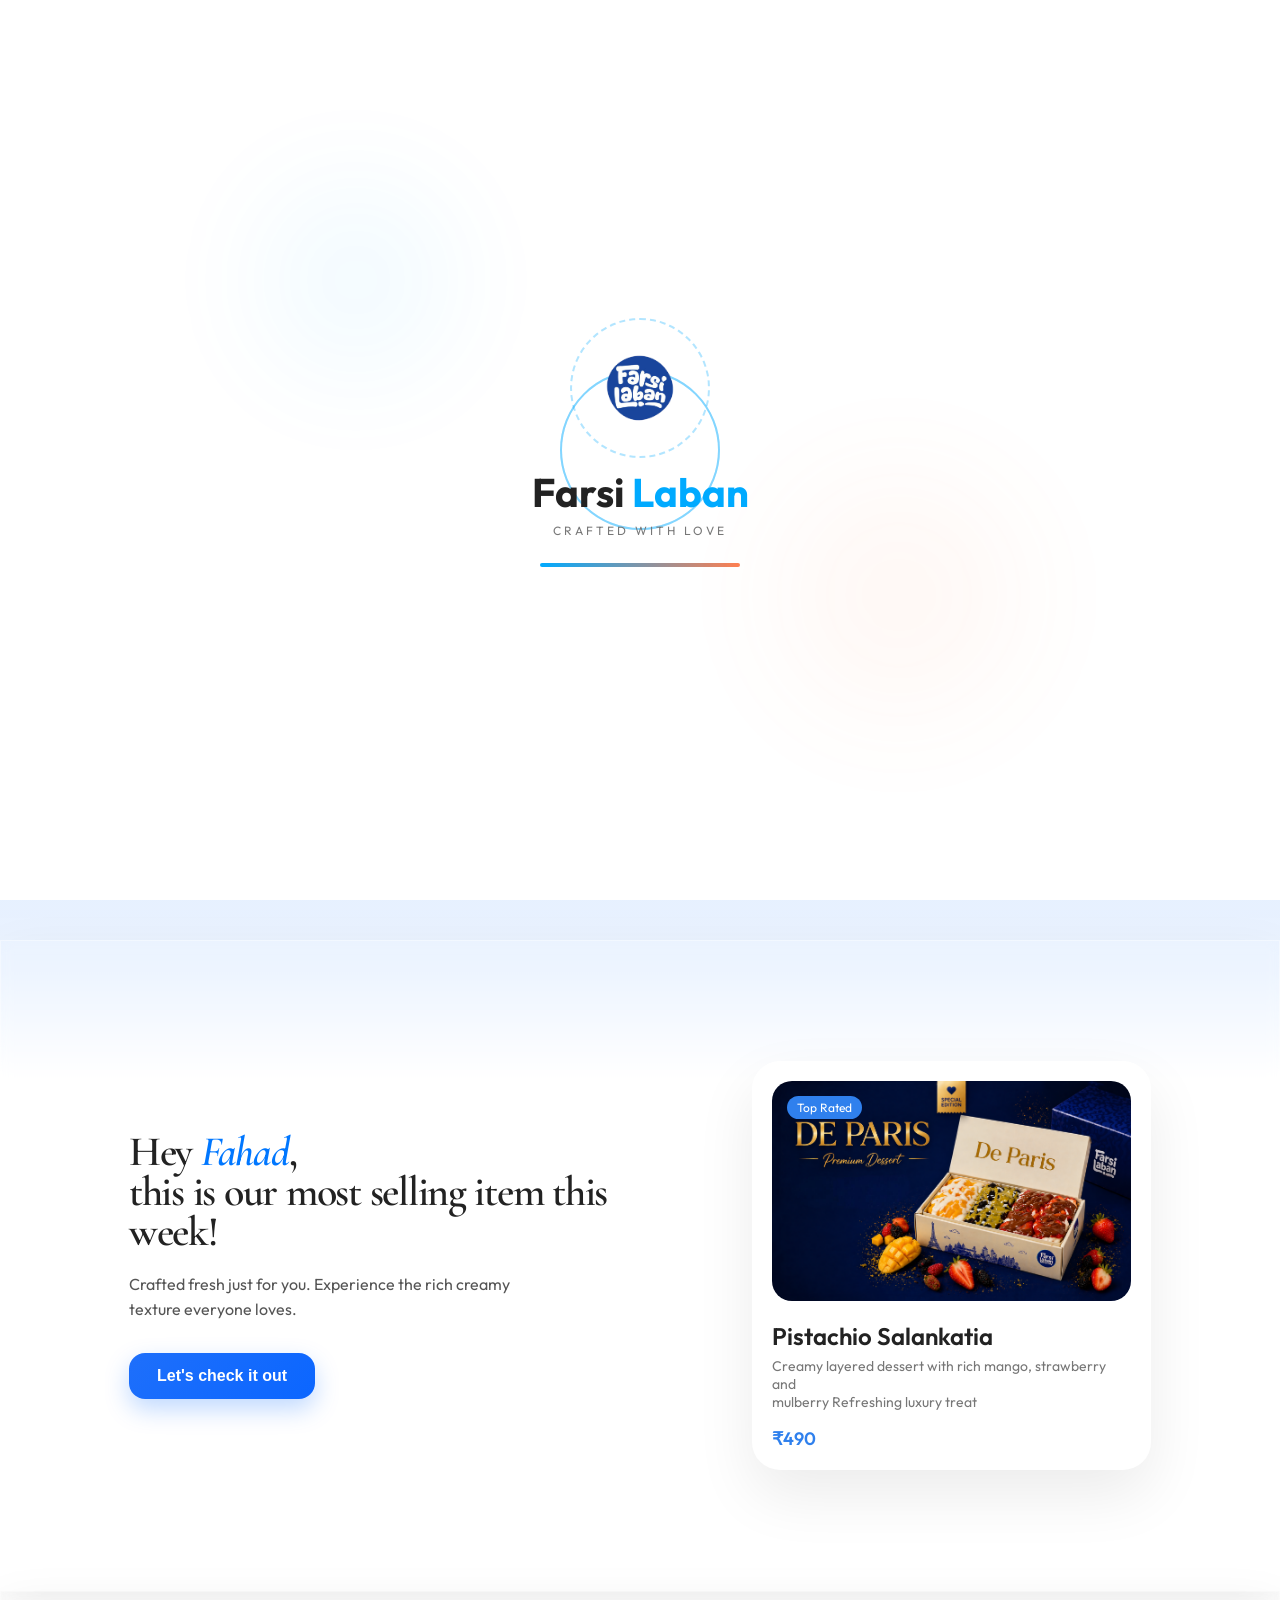
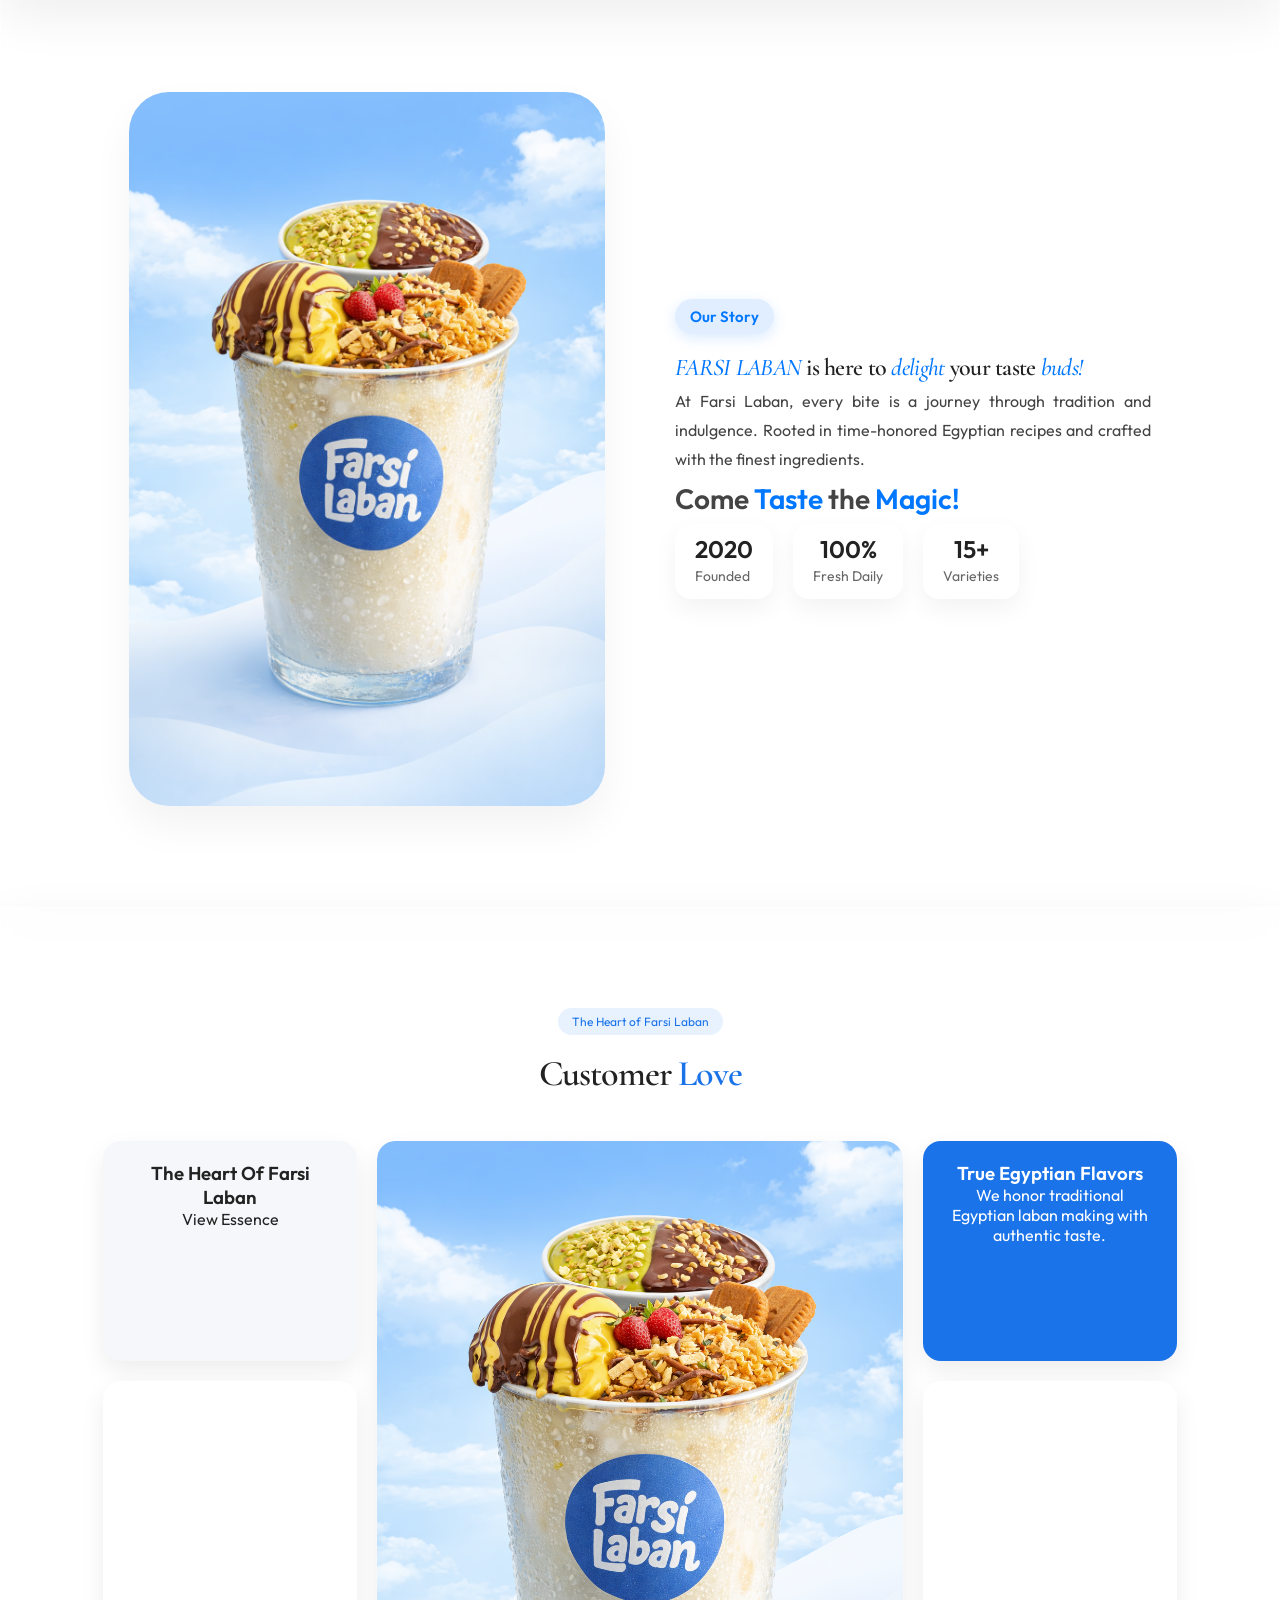
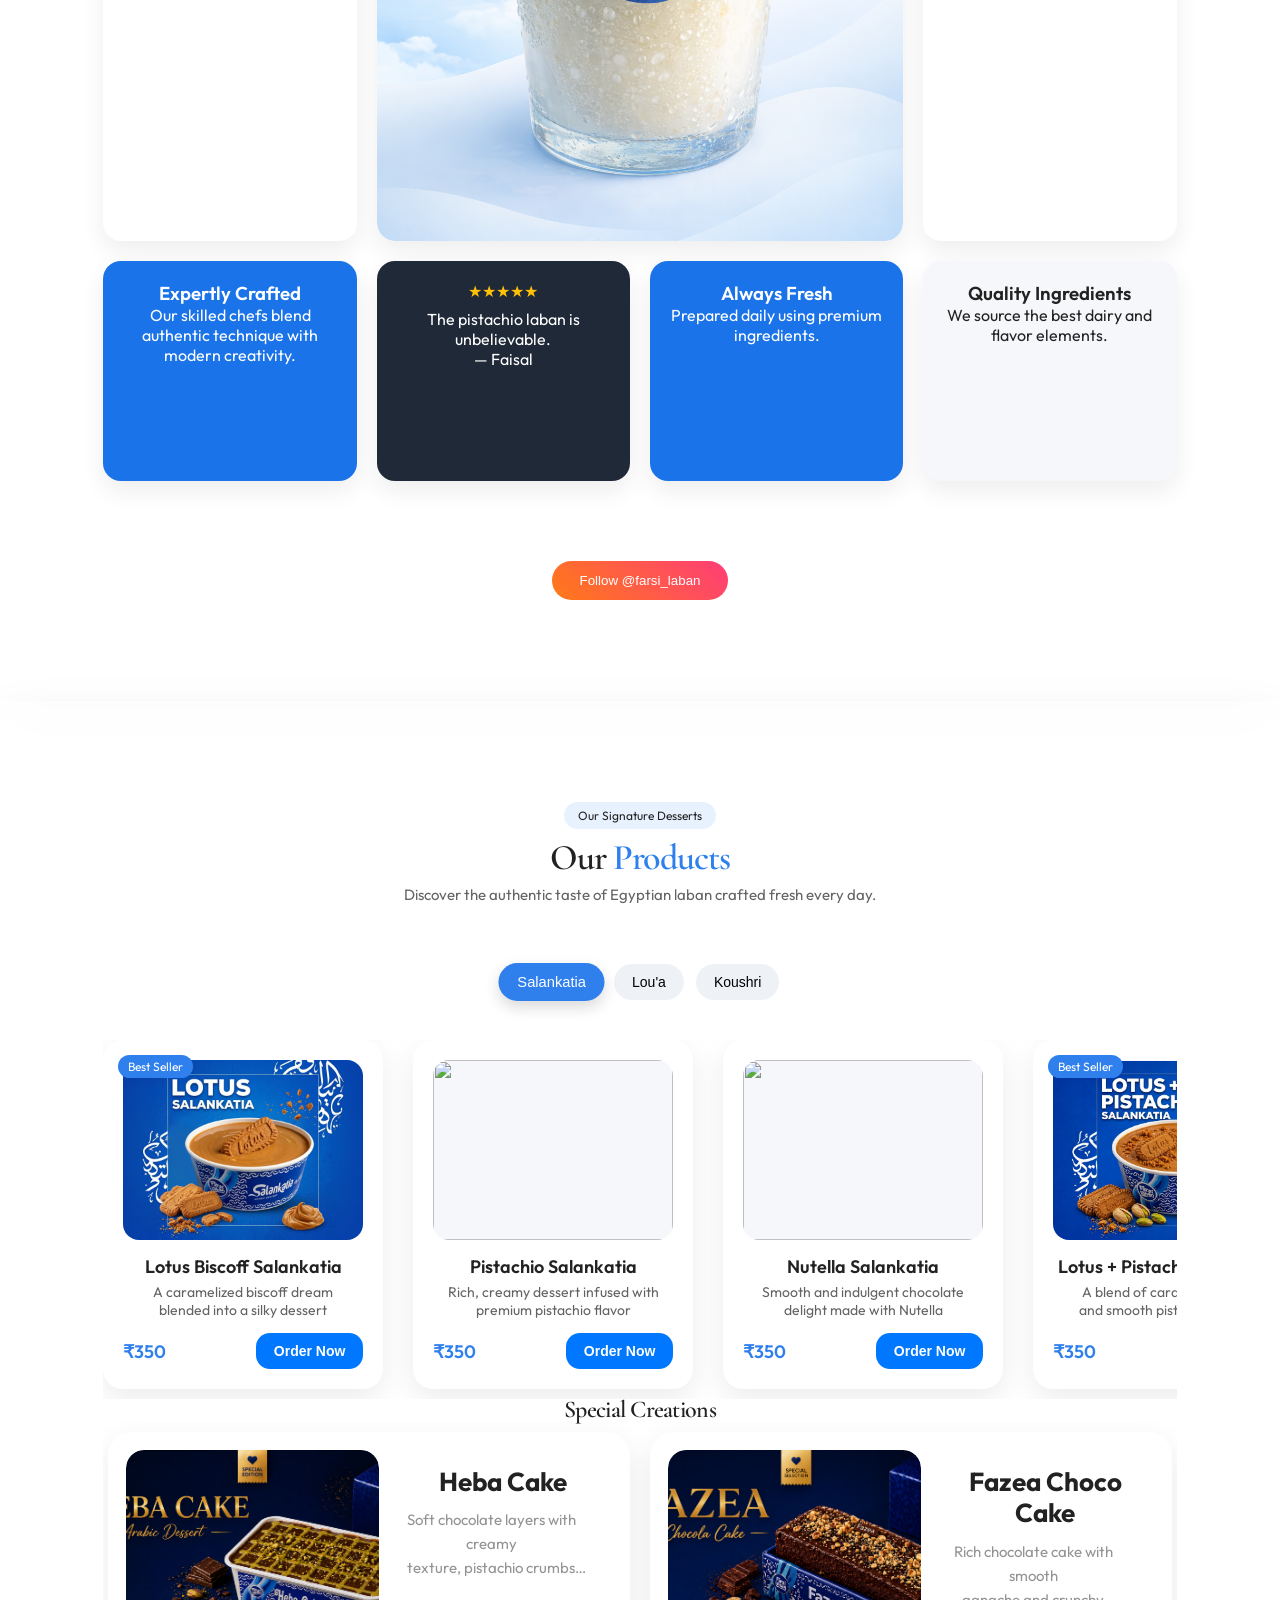
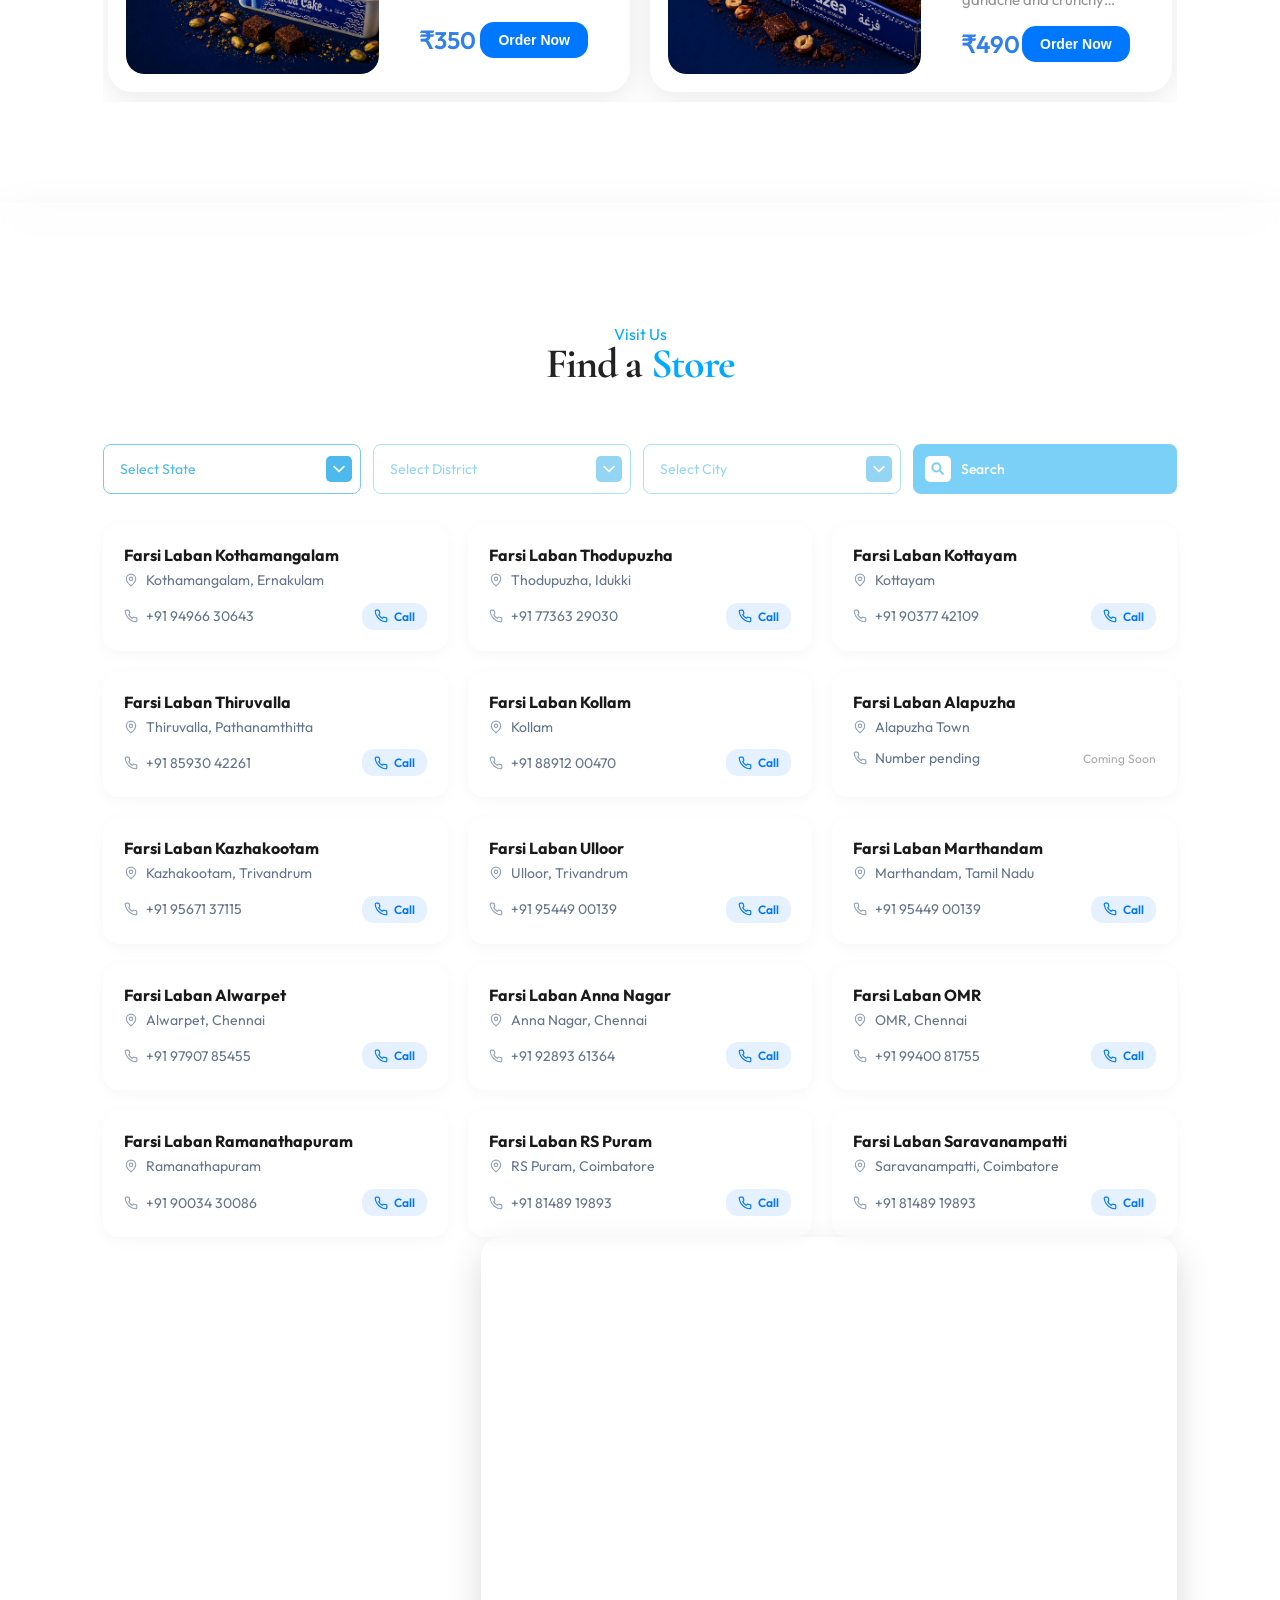
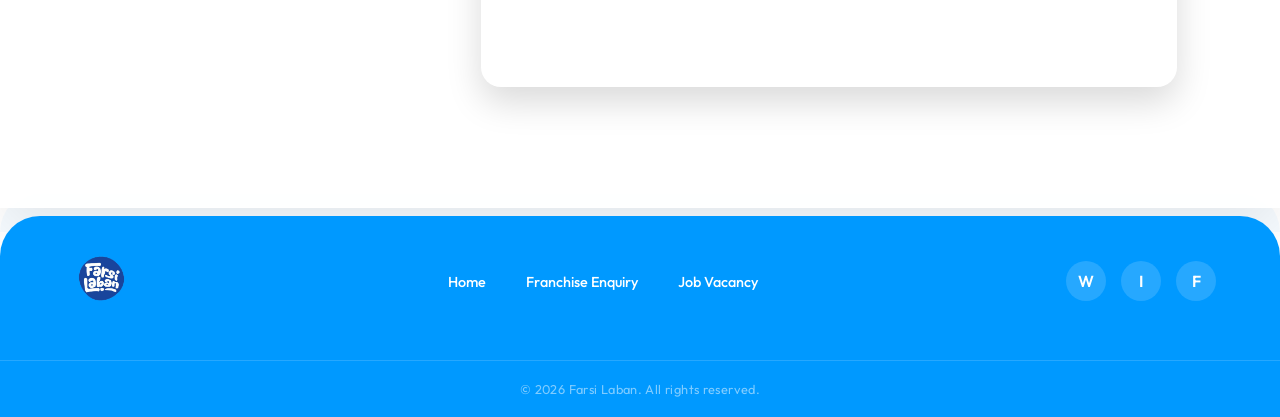
==== index.html @ 9fbf4c86 "bg adjustment 2" ====
<!DOCTYPE html>
<html lang="en">

<head>
    <meta charset="UTF-8">
    <meta name="viewport" content="width=device-width, initial-scale=1.0">
    <title>Farsi Laban | Pure & Fresh Egyptian Laban</title>

    <link rel="preconnect" href="https://fonts.googleapis.com">
    <link rel="preconnect" href="https://fonts.gstatic.com" crossorigin>
    <link href="https://fonts.googleapis.com/css2?family=Cormorant+Garamond:wght@400;500;600;700&family=Outfit:wght@300;400;500;600;700&display=swap" rel="stylesheet">
    <link rel="stylesheet" href="css/main.css">
    <link rel="stylesheet" href="css/components.css">
    <link rel="stylesheet" href="css/animations.css">
</head>

<body>
<svg style="width:0;height:0;position:absolute;">
  <defs>
    <clipPath id="archClip" clipPathUnits="objectBoundingBox">
      <path d="
        M0.5,0.05

        C0.60,0.05 0.68,0.10 0.70,0.18
        C0.75,0.18 0.80,0.18 0.88,0.38
        C0.99,0.45 0.99,0.50 0.99,0.55

        L0.99,1
        L0.05,1

        L0.05,0.55
        C0.05,0.50 0.05,0.42 0.10,0.38
        C0.12,0.28 0.20,0.20 0.30,0.18
        C0.32,0.10 0.40,0.05 0.5,0.05

        Z
      " />
    </clipPath>
  </defs>
</svg>
    <div id="farsi-splash">
        <div class="pulse-ring ring1"></div>
        <div class="pulse-ring ring2"></div>
        <div class="pulse-ring ring3"></div>

        <div class="blob blob1"></div>
        <div class="blob blob2"></div>

        <div class="splash-logo">
            <div class="logo-ring"></div>
            <img src="assets/farsi logo.png" alt="Farsi Laban">
        </div>

        <div class="brand-text">
            <h1>Farsi <span>Laban</span></h1>
            <p>Crafted with love</p>
        </div>

        <div class="loading-bar">
            <div class="loading-progress"></div>
        </div>
    </div>

    <div class="floating-decorations">
      <img src="assets/deco-strawberry.png" class="deco-item pos-top-mid" alt="Strawberry">
      <img src="assets/deco-chocolate.png" class="deco-item pos-upper-left" alt="Chocolate">
      <img src="assets/deco-cream-splash.png" class="deco-item pos-lower-right" alt="Cream Splash">
      <img src="assets/deco-pistachio.png" class="deco-item pos-center-left" alt="Pistachio">
      <img src="assets/deco-strawberry.png" class="deco-item pos-near-bottom-left" alt="Strawberry">
      <img src="assets/deco-chocolate.png" class="deco-item pos-upper-right" alt="Chocolate">
      <img src="assets/deco-cream-splash.png" class="deco-item pos-mid-center" alt="Cream Splash">
      <img src="assets/deco-pistachio.png" class="deco-item pos-deep-bottom-right" alt="Pistachio">

      <svg class="deco-wave wave-1" viewBox="0 0 1440 120" preserveAspectRatio="none">
        <path d="M0,60 C360,120 720,0 1080,60 C1260,90 1380,30 1440,60 L1440,120 L0,120 Z" fill="#0077ff"></path>
      </svg>
    </div>

    <header class="header">
        <div class="header-container">
            <div class="logo">
                <img src="assets/farsi logo.png" alt="Farsi Laban Logo">
            </div>

            <nav class="navbar">
                <ul class="nav-links">
                    <li><a href="#" class="active">Home</a></li>
                    <li class="nav-dot"></li>
                    <li><a href="#story" class="active">Our Story</a></li>
                    <li class="nav-dot"></li>
                    <li><a href="#products" class="active">Products</a></li>
                    <li class="nav-dot"></li>
                    <li><a href="#store" class="active">Our Stores</a></li>
                    <li class="nav-dot"></li>
                    <li><a href="#contact" class="active">Contact</a></li>
                </ul>
            </nav>
        </div>
    </header>

    <main>
        <section class="hero" id="home">
            <div class="hero-container">
                <div class="hero-text">
                    <p class="hero-tag">Pure & Fresh Every Day!</p>
                    <h1>Welcome to<br><span>FARSI LABAN</span></h1>
                    <p class="hero-description">
                        Authentic Egyptian laban crafted fresh every day.
                        Experience the creamy goodness with premium toppings.
                    </p>

                    <div class="hero-buttons">
                        <button class="hero-btn" onclick="scrollToProducts()">Order Now <span class="arrow">➜</span></button>
                        <button class="contact-btn" onclick="openWhatsApp('General Inquiry')">Contact Us</button>
                    </div>

                    <div class="hero-stats">
                        <div class="hero-stat"><h3>50K+</h3><p>Happy Customers</p></div>
                        <div class="hero-stat"><h3>4.9</h3><p>Rating</p></div>
                        <div class="hero-stat"><h3>15</h3><p>Locations</p></div>
                    </div>
                </div>
                <div class="arc-carousel">

  <div class="arc-wrapper">

    <!-- ✅ Arch Frame -->
    <img src="assets/arch.png" class="arch-frame" alt="Arch">

    <!-- ✅ Masked Area -->
    <div class="arch-mask">

      <div class="arc-track">
        <img src="assets/heroproduct-1.png" class="arc-item pos1">
        <img src="assets/heroproduct-2.png" class="arc-item pos2">
        <img src="assets/heroproduct-3.png" class="arc-item pos3">
        <img src="assets/heroproduct-2.png" class="arc-item pos4">
        <img src="assets/heroproduct-5.png" class="arc-item pos5">
      </div>

    </div>

  </div>

</div>
        </section>
        <div class="long-bg">
            <section class="bestseller glass-section">
                <div class="bestseller-container">
                    <div class="bestseller-text">
                        <h2>Hey <span id="user-name">Fahad</span>,<br>this is our most selling item this week!</h2>
                        <p class="bestseller-desc">Crafted fresh just for you. Experience the rich creamy texture everyone loves.</p>
                        <button class="hero-btn" onclick="openWhatsApp('DE PARIS')">Let's check it out</button>
                    </div>
                    <div class="bestseller-card">
                        <div class="bestseller-image">
                            <span class="badge">Top Rated</span>
                            <img src="assets/products/deparis.png" alt="Pistachio Salankatia">
                        </div>
                        <div class="bestseller-details">
                            <h3>Pistachio Salankatia</h3>
                            <p class="bestseller-subtext">Creamy layered dessert with rich mango, strawberry and<br>mulberry Refreshing luxury treat</p>
                            <div class="bestseller-bottom">
                                <p class="price">₹490</p>
                            </div>
                        </div>
                    </div>
                </div>
            </section>

            <section class="story glass-section" id="story">
                <div class="story-container">
                    <div class="story-content">
                        <div class="story-image">
                            <img src="assets/farsi-hero.png" alt="Our Story Image">
                        </div>
                        <div class="story-text">
                            <div class="story-header"><h2>Our Story</h2></div>
                            <h3 class="story-title"><span>FARSI LABAN</span> is here to <span>delight</span> your taste <span> buds!</span></h3>
                            <p>At Farsi Laban, every bite is a journey through tradition and indulgence. Rooted in time-honored Egyptian recipes and crafted with the finest ingredients.</p>
                            <div class="story-footer"><p>Come <span>Taste</span> the <span>Magic!</span></p></div>
                            <div class="story-stats">
                                <div class="stat-card"><h3>2020</h3><p>Founded</p></div>
                                <div class="stat-card"><h3>100%</h3><p>Fresh Daily</p></div>
                                <div class="stat-card"><h3>15+</h3><p>Varieties</p></div>
                            </div>
                        </div>
                    </div>
                </div>
            </section>
        

            <section class="customer-love glass-section">
                <div class="customer-love-header">
                    <span class="tag">The Heart of Farsi Laban</span>
                    <h2>Customer <span>Love</span></h2>
                </div>
                <div class="customer-love-grid">
                <div class="card small light"><h3>The Heart Of Farsi Laban</h3><p>View Essence</p></div>
                <div class="card image large"><img src="assets/farsi-hero.png" alt="Farsi Laban Hero Image"></div>
                <div class="card blue"><h3>True Egyptian Flavors</h3><p>We honor traditional Egyptian laban making with authentic taste.</p></div>
                <div class="card reel-card"><video autoplay muted loop playsinline><source src="assets/reel-1.mp4" type="video/mp4"></video></div>
                <div class="card reel-card"><video autoplay muted loop playsinline><source src="assets/reel-2.mp4" type="video/mp4"></video></div>
                <div class="card blue"><h3>Expertly Crafted</h3><p>Our skilled chefs blend authentic technique with modern creativity.</p></div>
                <div class="card dark review">
                    <div class="stars">★★★★★</div>
                    <p>The pistachio laban is unbelievable.</p>
                    <span>— Faisal</span>
                </div>
                <div class="card blue"><h3>Always Fresh</h3><p>Prepared daily using premium ingredients.</p></div>
                <div class="card light"><h3>Quality Ingredients</h3><p>We source the best dairy and flavor elements.</p></div>
                </div>
                <button class="instagram-btn" onclick="window.open('https://www.instagram.com/farsi_laban/', '_blank')">Follow @farsi_laban</button>
            </section>

            <section class="products glass-section" id="products">
            <div class="products-header">
                <span class="tag">Our Signature Desserts</span>
                <h2>Our <span>Products</span></h2>
                <p>Discover the authentic taste of Egyptian laban crafted fresh every day.</p>
            </div>
            <div class="product-filters" id="product-filters"></div>
            <div class="product-grid" id="product-grid"></div>
            <div class="special-products">
                <h2 class="special-title">Special <span>Creations</span></h2>
                <div class="product-grid" id="special-grid"></div> 
            </div>
            </section>

            <section class="stores glass-section" id="store">
            <div class="stores-header">
                <span class="tag">Visit Us</span>
                <h2>Find a <span>Store</span></h2>
            </div>
            <div class="stores-container" id="stores-container">
                <div class="stores-grid" id="stores-grid"></div>
                <div class="stores-map-view hidden" id="stores-map-view">
                    <div class="stores-list" id="stores-list"></div>
                    <div class="stores-map"><iframe id="store-map" loading="lazy"></iframe></div>
                </div>
            </div>
            </section>
        </div>
    </main>

    <footer id="contact" class="modern-footer">
        <div class="footer-layers">
            <div class="white-curve"></div>
            <div class="blue-layer-content">
                <div class="footer-grid-container">
                    <div class="footer-col brand-info">
                        <div class="footer-logo-row">
                            <img src="assets/farsi logo.png" alt="Farsi Laban" class="footer-logo">
                        </div>
                    </div>
                    <div class="footer-col">
                        <ul class="footer-list">
                            <li><a href="#home">Home</a></li>
                            <li><a href="franchise.html">Franchise Enquiry</a></li>
                            <li><a href="careers.html">Job Vacancy</a></li>
                        </ul>
                    </div>
                    <div class="footer-social-row">
                        <a href="https://wa.me/914841234567" target="_blank" class="social-btn" aria-label="WhatsApp">W</a>
                        <a href="#" class="social-btn" aria-label="Instagram">I</a>
                        <a href="#" class="social-btn" aria-label="Facebook">F</a>
                    </div>
                </div>
                <div class="footer-copyright-bar">
                    <div class="copyright-inner">
                        <span>© 2026 Farsi Laban. All rights reserved.</span>
                    </div>
                </div>
            </div>
        </div>
    </footer>

    <script type="module" src="js/main.js"></script>
</body>
</html>
---- css/main.css ----
/* =========================================
   GLOBAL STYLES
========================================= */

* {
    margin: 0;
    padding: 0;
    box-sizing: border-box;
}

body {
    font-family: 'Outfit', sans-serif;
    color: #222;
    overflow-x: hidden;
}
.long-bg {
    position: relative;
    background: url("../assets/bg.png") no-repeat top center;
    background-size: 100% auto;
    margin-top: 0px;
    padding-top: 40px;
}
.long-bg::before {
    content: "";
    position: absolute;
    top: 0;
    left: 0;
    width: 100%;
    height: 180px;

    background: linear-gradient(
        to bottom,
        rgba(230,240,255,1) 0%,
        rgba(230,240,255,0.7) 40%,
        rgba(230,240,255,0) 100%
    );

    pointer-events: none;
    z-index: 1;
}

body.loading {
    overflow: hidden;
}

section {
    padding: 80px 10%;
    position: relative;
    z-index: 2;
}

h1, h2, h3 {
    font-weight: 600;
}

.container {
    max-width: 1200px;
    margin: auto;
}

.hidden {
    display: none;
}
.glass-section {
    background: rgba(255,255,255,0.85);
    backdrop-filter: blur(6px);

    border: 1px solid rgba(255,255,255,0.4);
    box-shadow: 0 20px 50px rgba(0,0,0,0.08);
}

/* =========================================
   FONTS
========================================= */
.hero-text h1,
.story-title,
.bestseller-text h2,
.products-header h2,
.customer-love-header h2,
.stores-header h2,
.special-title {
    font-family:'Cormorant Garamond',serif;
    font-weight: 600;
    letter-spacing: -0.03em;
    line-height: 0.95;
}
.hero-text h1 span,
.story-title span,
.bestseller-text h2 span {
    font-style: italic;
    font-weight: 500;
    color: #c89b3c;
}
.hero-text h1 {
    font-size: 5.5rem;
    line-height: 0.95;
    font-weight: 600;
    color: #111;
}
.hero-text h1 span {
    display: block;
    margin-top: 8px;
    color: #0066ff;
}
/* =========================================
   HERO SECTION
========================================= */

.hero {
    min-height: 100vh;
    background-image: url("../assets/hero-bg.png");
    background-size: cover;
    background-position: center;
    background-repeat: no-repeat;
    padding-top: 120px;
    display: flex;
    align-items: center;
    position: relative;
    z-index: 2;
    margin-right: 5px;
}
.hero::after {
    content: "";
    position: absolute;
    left: 0;
    bottom: 0;
    width: 100%;
    height: 180px;

    background: linear-gradient(
        to bottom,
        rgba(255,255,255,0) 0%,
        rgba(230,240,255,0.6) 50%,
        rgba(230,240,255,1) 100%
    );

    pointer-events: none;
    z-index: 2;
}

.hero-container {
    max-width: 100%;
    position: relative;
    z-index: 3;
    margin: auto;
    display: flex;
    align-items: center;
    justify-content: space-between;
    gap: 60px;
}

.hero-text {
    max-width: 520px;
    margin-top: -100px;
    transform: translateX(-350px);
}

.hero-text h1 {
    font-size: 58px;
    line-height: 1.2;
}

.hero-text span {
    color: #0077ff;
}

.hero-description {
    margin-top: 15px;
    color: #555;
    font-size: 16px;
}

.hero-buttons {
    display: flex;
    gap: 18px;
    margin-top: 25px;
}

.hero-tag {
    display: inline-flex;
    align-items: center;
    gap: 10px;
    padding: 8px 18px;
    font-size: 14px;
    font-weight: 500;
    color: #0b66ff;
    background: rgba(11, 102, 255, 0.08);
    border-radius: 999px;
    margin-bottom: 18px;
    box-shadow: 0 4px 14px rgba(11, 102, 255, 0.15);
    transition: all .3s ease;
}

.hero-tag::before {
    content: "";
    width: 8px;
    height: 8px;
    background: #0b66ff;
    border-radius: 50%;
    display: inline-block;
    z-index: 2;
}

.hero-tag:hover {
    transform: translateY(-2px);
    box-shadow: 0 6px 18px rgba(11, 102, 255, 0.25);
}

.hero-tag:hover::before {
    background: #22c55e;
}

.hero-stats {
    display: flex;
    align-items: center;
    gap: 50px;
    margin-top: 10px;
    margin-left: 5px;
}

.hero-stat h3 {
    font-size: 20px;
    font-weight: 700;
    color: #1a1a1a;
}

.hero-stat p {
    font-size: 14px;
    color: #777;
    margin-top: 2px;
}


/* =========================================
   BEST SELLER SECTION
========================================= */

.bestseller {
    background: transparent !important;
    padding: 120px 10%;
    z-index: 2;
}

.bestseller-container {
    max-width: 1200px;
    margin: auto;
    display: flex;
    align-items: center;
    justify-content: space-between;
    position: relative;
    gap: 80px;
    z-index: 3;
}

#user-name {
    color: #0077ff;
    font-weight: 600;
}

.bestseller-text h2 {
    font-size: 42px;
    margin-bottom: 20px;
}

.bestseller-desc {
    color: #555;
    max-width: 400px;
    margin-bottom: 30px;
    line-height: 1.6;
}

.bestseller-card {
    width: 420px;
    background: white;
    border-radius: 28px;
    padding: 20px;
    box-shadow: 0 25px 60px rgba(0,0,0,0.08);
    transition: 0.3s;
    z-index: 2;
}

.bestseller-card:hover {
    transform: translateY(-6px);
}

.bestseller-image {
    background: #f5f7fb;
    border-radius: 20px;
    position: relative;
    margin-bottom: 20px;
    z-index: 2;
    height: 220px;
    overflow: hidden;
}

.bestseller-image img {
    width: 100%;
    height: 100%;
    object-fit: cover;
    display: block;
}

.bestseller-details h3 {
    font-size: 24px;
    margin-bottom: 6px;
}

.bestseller-subtext {
    color: #777;
    font-size: 14px;
    margin-bottom: 16px;
}

.bestseller-bottom {
    display: flex;
    align-items: center;
    justify-content: space-between;
}

/* =========================================
   OUR STORY SECTION
========================================= */

.story {
    background: transparent !important;
    padding: 100px 10%;
    z-index: 2;
}

.story-container {
    max-width: 1200px;
    margin: auto;
    z-index: 3;
}

.story-header {
    display: inline-flex;
    align-items: center;
    padding: 8px 15px;
    font-size: 10px;
    font-weight: 500;
    color: #0077ff;
    background: rgba(0, 119, 255, 0.12);
    border-radius: 999px;
    margin-bottom: 20px;
    box-shadow: 0 4px 14px rgba(0, 119, 255, 0.15);
    transition: all .3s ease;
    width: fit-content;
}

.story-content {
    display: flex;
    align-items: center;
    justify-content: space-between;
    gap: 70px;
}

.story-image {
    flex: 1;
    display: flex;
    justify-content: flex-start;
    z-index: 3;
}

.story-image img {
    width: 100%;
    max-width: 520px;
    border-radius: 40px;
    box-shadow: 0 20px 40px rgba(0,0,0,0.05);
}

.story-text {
    flex: 1;
    max-width: 520px;
    display: flex;
    flex-direction: column;
}

.story-title {
    font-size: 24px;
    margin-bottom: 5px;
    line-height: 1.2;
}

.story-title span {
    color: #0077ff;
}

.story-text p {
    font-size: 16px;
    line-height: 1.8;
    color: #444;
    text-align: justify;
}

.story-stats {
    display: flex;
    gap: 20px;
}

.stat-card {
    background: white;
    padding: 10px 20px;
    border-radius: 16px;
    box-shadow: 0 10px 25px rgba(0,0,0,0.05);
    text-align: center;
}

.stat-card h3 {
    font-size: 24px;
}

.stat-card p {
    font-size: 14px;
    color: #666;
}

.story-footer {
    text-align: right;
}

.story-footer p {
    font-size: 28px;
    font-weight: 600;
}

.story-footer span {
    color: #0077ff;
}

/* =========================================
   FOOTER
========================================= */

.modern-footer {
    position: relative;
    margin-top: 40px;
}

.white-curve {
    position: absolute;
    top: -24px;
    left: 0;
    right: 0;
    height: 40px;
    background-color: #f6fbff;
    border-radius: 2.5rem 2.5rem 0 0;
    z-index: 1;
}

.blue-layer-content {
    position: relative;
    margin-top: -32px;
    background-color: #0099ff;
    padding-top: 25px;
    border-radius: 2.5rem 2.5rem 0 0;
    z-index: 2;
    color: #ffffff;
}

.footer-grid-container {
    max-width: 1200px;
    margin: 0 auto;
    padding: 0 24px 40px;
    display: flex;
    flex-direction: row;
    align-items: center;
    justify-content: space-between;
    gap: 20px;
}

.footer-logo {
    width: 75px;
    height: auto;
}

.footer-list {
    list-style: none;
    display: flex;
    flex-direction: row;
    gap: 40px;
}

.footer-list a {
    color: #ffffff;
    text-decoration: none;
    font-size: 0.9rem;
    font-weight: 500;
    white-space: nowrap;
    transition: opacity 0.3s;
}

.footer-list a:hover {
    opacity: 0.7;
}

.footer-social-row {
    display: flex;
    flex-direction: row;
    gap: 15px;
}

.social-btn {
    width: 40px;
    height: 40px;
    border-radius: 50%;
    background: rgba(255, 255, 255, 0.15);
    display: flex;
    align-items: center;
    justify-content: center;
    color: #fff;
    text-decoration: none;
    font-weight: 600;
    transition: all 0.3s ease;
}

.social-btn:hover {
    background: #ffffff;
    color: #0099ff;
    transform: translateY(-3px);
}

.footer-copyright-bar {
    border-top: 1px solid rgba(255, 255, 255, 0.15);
    padding: 20px 0;
    width: 100%;
    display: flex;
    justify-content: center;
}

.copyright-inner {
    text-align: center;
    font-size: 0.8rem;
    color: rgba(255, 255, 255, 0.5);
    letter-spacing: 0.03em;
}

@media (max-width: 850px) {
    .footer-grid-container {
        flex-direction: column;
        text-align: center;
        gap: 30px;
    }
}
---- css/components.css ----
/* =========================================
   HEADER
========================================= */

.header {
    position: absolute;
    top: 20px;
    width: 100%;
    z-index: 1000;
}

.header-container {
    position: relative;
    display: flex;
    align-items: center;
    justify-content: flex-start;
    padding: 0 8%;
}

.logo img {
    height: 95px;
    cursor: pointer;
    transition: 0.3s;
}

.logo img:hover {
    transform: scale(1.05);
}

.navbar {
    position: fixed;
    top: 4%;
    left: 50%;
    transform: translateX(-50%);
    z-index: 1000;
    padding: 15px 42px;
    border-radius: 60px;
    background:rgba(255,255,255,0.32);
    backdrop-filter: blur(18px);
    -webkit-backdrop-filter: blur(18px);
    border:1px solid rgba(212,175,55,0.18);
    box-shadow:0 10px 40px rgba(0,0,0,0.08),inset 0 1px 1px rgba(255,255,255,0.55);
    transition:all 0.4s ease;
    overflow: hidden;
}
.navbar::before {
    content: "";
    position: absolute;
    inset: 0;
    border-radius: inherit;
    background:linear-gradient(120deg,rgba(255,255,255,0.15),rgba(255,255,255,0.03));
    pointer-events: none;
}
.nav-links {
    display: flex;
    align-items: center;
    gap: 15px;
    list-style: none;
}

.nav-links a {
    position: relative;
    text-decoration: none;
    color: #1f1f1f;
    font-size: 17px;
    font-weight: 500;
    transition: all 0.3s ease;
}

.nav-links a:hover {
    color: #0066ff;
    transform: translateY(-2px);
}

.nav-links a::after {
    content: "";
    position: absolute;
    left: 50%;
    bottom: -8px;
    width: 0%;
    height: 3px;
    border-radius: 20px;
    background:linear-gradient(to right,#c89b3c,#f4d77a,#c89b3c);
    transform: translateX(-50%);
    transition: width 0.35s ease;
}

.nav-links a:hover::after,
.nav-links a.active::after {
    width: 75%;
}
.nav-links a.active {
    color: #c89b3c;
    text-shadow:0 0 12px rgba(212,175,55,0.18);
}
.nav-links a.active::after {
    width: 75%;
    background:linear-gradient(to right,#c89b3c,#f4d77a,#c89b3c);
}
.nav-dot {
    width: 5px;
    height: 5px;
    border-radius: 50%;
    background:linear-gradient(135deg,#d4af37,#f6d978);
    opacity: 0.75;
    box-shadow:0 0 10px rgba(212,175,55,0.35);
}
.navbar.scrolled {
    background:rgba(255,255,255,0.55);
    backdrop-filter: blur(24px);
    box-shadow:0 12px 40px rgba(0,0,0,0.12);
    padding: 15px 38px;
}
/* =========================================
   SHARED BADGE & PRICE
========================================= */

.badge {
    position: absolute;
    top: 15px;
    left: 15px;
    background: #2f80ed;
    color: white;
    font-size: 12px;
    padding: 4px 10px;
    border-radius: 20px;
    z-index: 3;
}

.price {
    font-weight: 600;
    color: #2f80ed;
    font-size: 18px;
}

/* =========================================
   BUTTONS
========================================= */

.hero-btn {
    display: inline-flex;
    align-items: center;
    gap: 10px;
    padding: 14px 28px;
    font-size: 16px;
    font-weight: 600;
    color: #ffffff;
    background: linear-gradient(135deg, #1e6ffb, #0b66ff);
    border: none;
    border-radius: 16px;
    cursor: pointer;
    box-shadow: 0 10px 25px rgba(0, 102, 255, 0.25);
    transition: all .3s ease;
}

.hero-btn:hover {
    transform: translateY(-3px);
}

.arrow {
    font-size: 18px;
    color: #fff !important;
    transition: transform .3s ease;
}

.hero-btn:hover .arrow {
    transform: translateX(6px);
}

.contact-btn {
    display: inline-flex;
    align-items: center;
    gap: 8px;
    padding: 10px 20px;
    border-radius: 25px;
    font-size: 14px;
    font-weight: 500;
    background: transparent;
    color: #b8962e;
    border: 2px solid #d4af37;
    cursor: pointer;
    transition: all 0.3s ease;
    box-shadow: 0 4px 10px rgba(212, 175, 55, 0.2);
}

.contact-btn:hover {
    background: linear-gradient(135deg, #d4af37, #f5e6a8);
    color: #000;
    transform: translateY(-2px);
    box-shadow: 0 8px 20px rgba(212, 175, 55, 0.4);
}

.instagram-btn {
    margin-top: 80px;
    padding: 12px 28px;
    border: none;
    border-radius: 30px;
    background: linear-gradient(45deg, #ff7a18, #ff3d77);
    color: white;
    cursor: pointer;
}

/* =========================================
   CUSTOMER LOVE — BENTO GRID
========================================= */

.customer-love {
    padding: 100px 8%;
    text-align: center;
}

.customer-love-header .tag {
    background: #e8f2ff;
    padding: 6px 14px;
    border-radius: 20px;
    font-size: 12px;
    display: inline-block;
    margin-bottom: 12px;
}

.customer-love-header h2 {
    font-size: 36px;
    margin-top: 10px;
}

.customer-love-header span {
    color: #1a73e8;
}

.customer-love-grid {
    margin-top: 50px;
    display: grid;
    grid-template-columns: repeat(4, 1fr);
    grid-auto-rows: 220px;
    gap: 20px;
}

.card {
    border-radius: 18px;
    padding: 20px;
    text-align: center;
    background: white;
    box-shadow: 0 10px 25px rgba(0, 0, 0, 0.07);
    overflow: hidden;
    position: relative;
}

.card img,
.reel-card video {
    width: 100%;
    height: 100%;
    object-fit: cover;
    border-radius: 18px;
}

.card.blue {
    background: #1a73e8;
    color: white;
}

.card.light {
    background: #f5f7fa;
}

.card.dark {
    background: #1f2937;
    color: white;
}

.card.large {
    grid-row: span 3;
    grid-column: span 2;
}

.card.image {
    padding: 0;
}

.reel-card {
    padding: 0;
    overflow: hidden;
    position: relative;
    grid-row: span 2;
}

.review .stars {
    color: #ffc107;
    margin-bottom: 8px;
}

/* =========================================
   PRODUCTS SECTION
========================================= */

.products {
    padding: 100px 8%;
    text-align: center;
}

.products-header {
    margin-bottom: 60px;
}

.products-header .tag {
    background: #e8f2ff;
    padding: 6px 14px;
    border-radius: 20px;
    font-size: 12px;
    display: inline-block;
    margin-bottom: 12px;
}

.products-header h2 {
    font-size: 36px;
    font-weight: 600;
}

.products-header h2 span {
    color: #2f80ed;
}

.products-header p {
    opacity: 0.7;
    margin-top: 10px;
    font-size: 15px;
}

/* Filter Buttons */

.product-filters {
    display: flex;
    justify-content: center;
    gap: 12px;
    flex-wrap: wrap;
    margin-bottom: 40px;
}

.filter-btn {
    padding: 10px 18px;
    border: none;
    border-radius: 30px;
    background: #eef2f7;
    font-size: 14px;
    cursor: pointer;
    transition: .3s;
}

.filter-btn.active {
    background: #2f80ed;
    color: white;
    box-shadow: 0 6px 14px rgba(0, 0, 0, 0.15);
    transform: scale(1.05);
}

/* Product Grid */

.product-grid {
    display: flex;
    gap: 30px;
    overflow-x: auto;
    overflow-y: hidden;
    padding-bottom: 10px;
    scroll-behavior: smooth;
    scrollbar-width: none;
}

.product-grid::-webkit-scrollbar {
    display: none;
}

/* Product Card */

.product-card {
    background: white;
    border-radius: 20px;
    overflow: hidden;
    box-shadow: 0 10px 30px rgba(0, 0, 0, 0.08);
    transition: 0.3s;
    position: relative;
    padding: 20px;
    min-width: 280px;
    flex-shrink: 0;
}

.product-card:hover {
    transform: translateY(-8px);
    box-shadow: 0 15px 40px rgba(0, 0, 0, 0.12);
}

.product-image {
    height: 180px;
    display: flex;
    align-items: center;
    justify-content: center;
    background: #f5f7fb;
    border-radius: 16px;
    margin-bottom: 15px;
    overflow: hidden;
}

.product-image img {
    height: 180px;
    width: 240px;
    object-fit: contain;
    transition: 0.4s;
}

.product-card:hover img {
    transform: scale(1.05);
}

.product-title {
    font-size: 18px;
    font-weight: 600;
    margin-bottom: 5px;
}

.product-desc {
    font-size: 14px;
    opacity: 0.7;
    margin-bottom: 14px;
}

.product-footer {
    display: flex;
    justify-content: space-between;
    align-items: center;
}

/* Special Creations — Horizontal 50/50 Layout */

#special-grid {
    display: flex;
    gap: 20px;
    overflow-x: auto;
    padding: 10px 5px;
}

#special-grid .product-card {
    flex: 0 0 calc(50% - 10px);
    min-width: calc(50% - 10px);
    height: 260px;
    display: flex;
    flex-direction: row;
    align-items: stretch;
    border-radius: 24px;
    padding: 18px;
    gap: 16px;
}

#special-grid .product-image {
    flex: 0 0 52%;
    height: 100%;
    border-radius: 18px;
    overflow: hidden;
    background: #f5f7fb;
    display: flex;
    align-items: center;
    justify-content: center;
}

#special-grid .product-image img {
    width: 100%;
    height: 100%;
    object-fit: cover;
    border-radius: 18px;
}

#special-grid .product-info-column {
    flex: 1;
    display: flex;
    flex-direction: column;
    justify-content: space-between;
    padding: 6px 4px;
}

.special-text-top {
    display: flex;
    flex-direction: column;
    gap: 6px;
    padding-top: 10px;
}

#special-grid .product-title {
    font-size: 26px;
    font-weight: 700;
    line-height: 1.2;
}

#special-grid .product-desc {
    font-size: 15px;
    color: #666;
    line-height: 1.6;
    padding-right: 24px;
    display: -webkit-box;
    -webkit-line-clamp: 3;
    -webkit-box-orient: vertical;
    overflow: hidden;
}

.special-action-row {
    display: flex;
    align-items: center;
    justify-content: space-between;
    margin-top: auto;
    padding: 0 20px 10px;
}

#special-grid .price {
    font-size: 24px;
}

/* =========================================
   STORE LOCATOR
========================================= */

.stores {
    padding: 120px 8%;
}

.stores-header {
    text-align: center;
    margin-bottom: 60px;
}

.stores-header h2 {
    font-size: 42px;
    font-weight: 700;
}

.stores-header span {
    color: #00aaff;
}

.stores-grid {
    display: grid;
    grid-template-columns: repeat(auto-fit, minmax(260px, 1fr));
    gap: 20px;
}

.stores-map-view {
    display: grid;
    grid-template-columns: 1fr 2fr;
    gap: 30px;
}

.stores-list {
    display: flex;
    flex-direction: column;
    gap: 12px;
    height: 450px;
    overflow-y: auto;
    padding-right: 10px;
}

.stores-list::-webkit-scrollbar {
    width: 6px;
}

.stores-list::-webkit-scrollbar-track {
    background: #f5f7fb;
    border-radius: 10px;
}

.stores-list::-webkit-scrollbar-thumb {
    background: #d1d5db;
    border-radius: 10px;
}

.stores-list::-webkit-scrollbar-thumb:hover {
    background: #00aaff;
}

.stores-map {
    height: 450px;
    border-radius: 20px;
    overflow: hidden;
    box-shadow: 0 15px 35px rgba(0, 0, 0, 0.15);
}

.stores-map iframe {
    width: 100%;
    height: 100%;
    border: 0;
}
---- css/animations.css ----
/* =========================================
   SPLASH SCREEN
========================================= */

#farsi-splash {
    position: fixed;
    top: 0;
    left: 0;
    width: 100%;
    height: 100%;
    background: #ffffff;
    display: flex;
    flex-direction: column;
    justify-content: center;
    align-items: center;
    z-index: 9999;
    overflow: hidden;
    transition: opacity .6s ease, transform .6s ease;
}

/* Pulse Rings */

.pulse-ring {
    position: absolute;
    width: 160px;
    height: 160px;
    border-radius: 50%;
    border: 2px solid rgba(0, 170, 255, .2);
    animation: pulseRing 2s infinite;
}

.ring2 { animation-delay: .4s; }
.ring3 { animation-delay: .8s; }

@keyframes pulseRing {
    0%   { transform: scale(.5);   opacity: .4; }
    100% { transform: scale(2.5);  opacity: 0;  }
}

/* Floating Blobs */

.blob {
    position: absolute;
    border-radius: 50%;
    filter: blur(60px);
    opacity: .4;
}

.blob1 {
    width: 200px;
    height: 200px;
    background: #00aaff22;
    top: 20%;
    left: 20%;
    animation: float1 6s infinite;
}

.blob2 {
    width: 250px;
    height: 250px;
    background: #ff7f5022;
    bottom: 20%;
    right: 20%;
    animation: float2 7s infinite;
}

@keyframes float1 {
    0%, 100% { transform: translate(0, 0); }
    50%       { transform: translate(40px, -30px); }
}

@keyframes float2 {
    0%, 100% { transform: translate(0, 0); }
    50%       { transform: translate(-40px, 30px); }
}

/* Logo */

.splash-logo {
    position: relative;
    margin-bottom: 20px;
}

.splash-logo img {
    width: 110px;
    height: 110px;
    object-fit: contain;
    z-index: 2;
    position: relative;
}

.logo-ring {
    position: absolute;
    top: -15px;
    left: -15px;
    width: 140px;
    height: 140px;
    border-radius: 50%;
    border: 2px dashed rgba(0, 170, 255, .3);
    animation: spin 10s linear infinite;
}

@keyframes spin {
    from { transform: rotate(0deg); }
    to   { transform: rotate(360deg); }
}

/* Brand Text */

.brand-text {
    text-align: center;
    opacity: 0;
    transform: translateY(20px);
    transition: .6s;
}

.brand-text.show {
    opacity: 1;
    transform: translateY(0);
}

.brand-text h1 {
    font-size: 40px;
    font-weight: 700;
}

.brand-text span {
    color: #00aaff;
}

.brand-text p {
    font-size: 12px;
    letter-spacing: 3px;
    margin-top: 6px;
    color: #777;
    text-transform: uppercase;
}

/* Loading Bar */

.loading-bar {
    width: 200px;
    height: 4px;
    background: #eee;
    border-radius: 4px;
    overflow: hidden;
    margin-top: 25px;
}

.loading-progress {
    height: 100%;
    width: 0%;
    background: linear-gradient(90deg, #00aaff, #ff7f50);
    animation: loading 2.5s forwards;
}

@keyframes loading {
    to { width: 100%; }
}

/* =========================================
   ARC HERO CAROUSEL
========================================= */

.arc-carousel {
    position: absolute;
    right: 0;
    top: 0;
    width: 520px;
    height: 520px;
    margin-top: -150px;
    transform: translateX(100px);
    z-index: 5;
}

.arc-wrapper {
    position: relative;
    width: 520px;
    height: 520px;
    margin-top: 40px;
    right: -120px;
}

.arch-frame {
    position: absolute;
    inset: 0;
    width: 220%;
    height: 220%;
    transform: translateX(-190px);
    object-fit: contain;
    margin-top: -330px;
    filter: drop-shadow(0 20px 30px rgba(0, 0, 0, 0.25));
    opacity: 0.8;
    z-index: 2;
    pointer-events: none;
}

.arch-mask {
    position: absolute;
    inset: 0;
    overflow: hidden;
    clip-path: url(#archClip);
    transform: translateX(130px);
    z-index: 2;
    display: flex;
    justify-content: center;
    align-items: center;
}

.arc-track {
    position: absolute;
    inset: 0;
    width: 75%;
    height: 70%;
    margin: auto;
}

.arc-item {
    position: absolute;
    transition: all .7s cubic-bezier(.25, .8, .25, 1);
    animation: floatItem 6s ease-in-out infinite;
    width: 100%;
    height: auto;
}

/* Arc Item Positions */

.pos3 {
    width: 370px;
    left: 0%;
    top: 20%;
    transform: translate(-50%, -50%);
    filter: drop-shadow(0 35px 45px rgba(0,0,0,0.2));
    z-index: 5;
}

.pos2 {
    width: 160px;
    left: 55%;
    top: 18%;
    transform: translate(-50%, -50%);
    opacity: .25;
    z-index: 2;
}

.pos4 {
    width: 160px;
    left: 68%;
    top: 55%;
    transform: translate(-50%, -50%);
    opacity: .25;
    z-index: 2;
}

.pos1 {
    width: 110px;
    left: 80%;
    top: 5%;
    transform: translate(-50%, -50%);
    opacity: 0;
    z-index: 1;
}

.pos5 {
    width: 110px;
    left: 110%;
    top: 55%;
    transform: translate(-50%, -50%);
    opacity: 0;
    z-index: 1;
}

@keyframes floatItem {
    0%   { transform: translateY(0); }
    50%  { transform: translateY(-12px); }
    100% { transform: translateY(0); }
}

/* =========================================
   FLOATING BACKGROUND DECORATIONS
========================================= */

.floating-decorations {
    position: fixed;
    top: 0;
    left: 0;
    width: 100vw;
    height: 100vh;
    pointer-events: none;
    z-index: 0;
    overflow: hidden;
    opacity: 0.2;
}

.deco-item {
    position: absolute;
    user-select: none;
    will-change: transform;
    z-index: 0;
    animation: premiumFloat var(--duration, 6s) ease-in-out infinite var(--delay, 0s);
}

@keyframes premiumFloat {
    0%, 100% { transform: translateY(0) rotate(var(--rot, 0deg)); }
    50%       { transform: translateY(-35px) rotate(calc(var(--rot, 0deg) - 10deg)); }
}

.pos-upper-left        { top: 12%;   left: 4%;    width: 100px;  opacity: 0.45; --rot: -12deg; --duration: 8s;    --delay: -1s;   }
.pos-top-mid           { top: 3%;    left: 55%;   width: 75px;   opacity: 0.35; --rot: 20deg;  --duration: 6s;    --delay: -3s;   }
.pos-upper-right       { top: 18%;   right: 6%;   width: 110px;  opacity: 0.50; --rot: 40deg;  --duration: 9.5s;  --delay: -5s;   }
.pos-center-left       { top: 45%;   left: 2%;    width: 90px;   opacity: 0.30; --rot: 15deg;  --duration: 7s;    --delay: 0s;    }
.pos-mid-center        { top: 52%;   right: 40%;  width: 65px;   opacity: 0.25; --rot: -25deg; --duration: 11s;   --delay: -7s;   }
.pos-lower-right       { bottom: 25%; right: 4%;  width: 130px;  opacity: 0.40; --rot: 8deg;   --duration: 10s;   --delay: -2.5s; }
.pos-near-bottom-left  { bottom: 15%; left: 8%;   width: 85px;   opacity: 0.45; --rot: -30deg; --duration: 6.5s;  --delay: -4s;   }
.pos-deep-bottom-right { bottom: 5%;  right: 18%; width: 95px;   opacity: 0.35; --rot: 12deg;  --duration: 8.5s;  --delay: -1.5s; }

.deco-wave {
    position: absolute;
    width: 100%;
    left: 0;
    bottom: 0;
    height: 110px;
    opacity: 0.04;
}
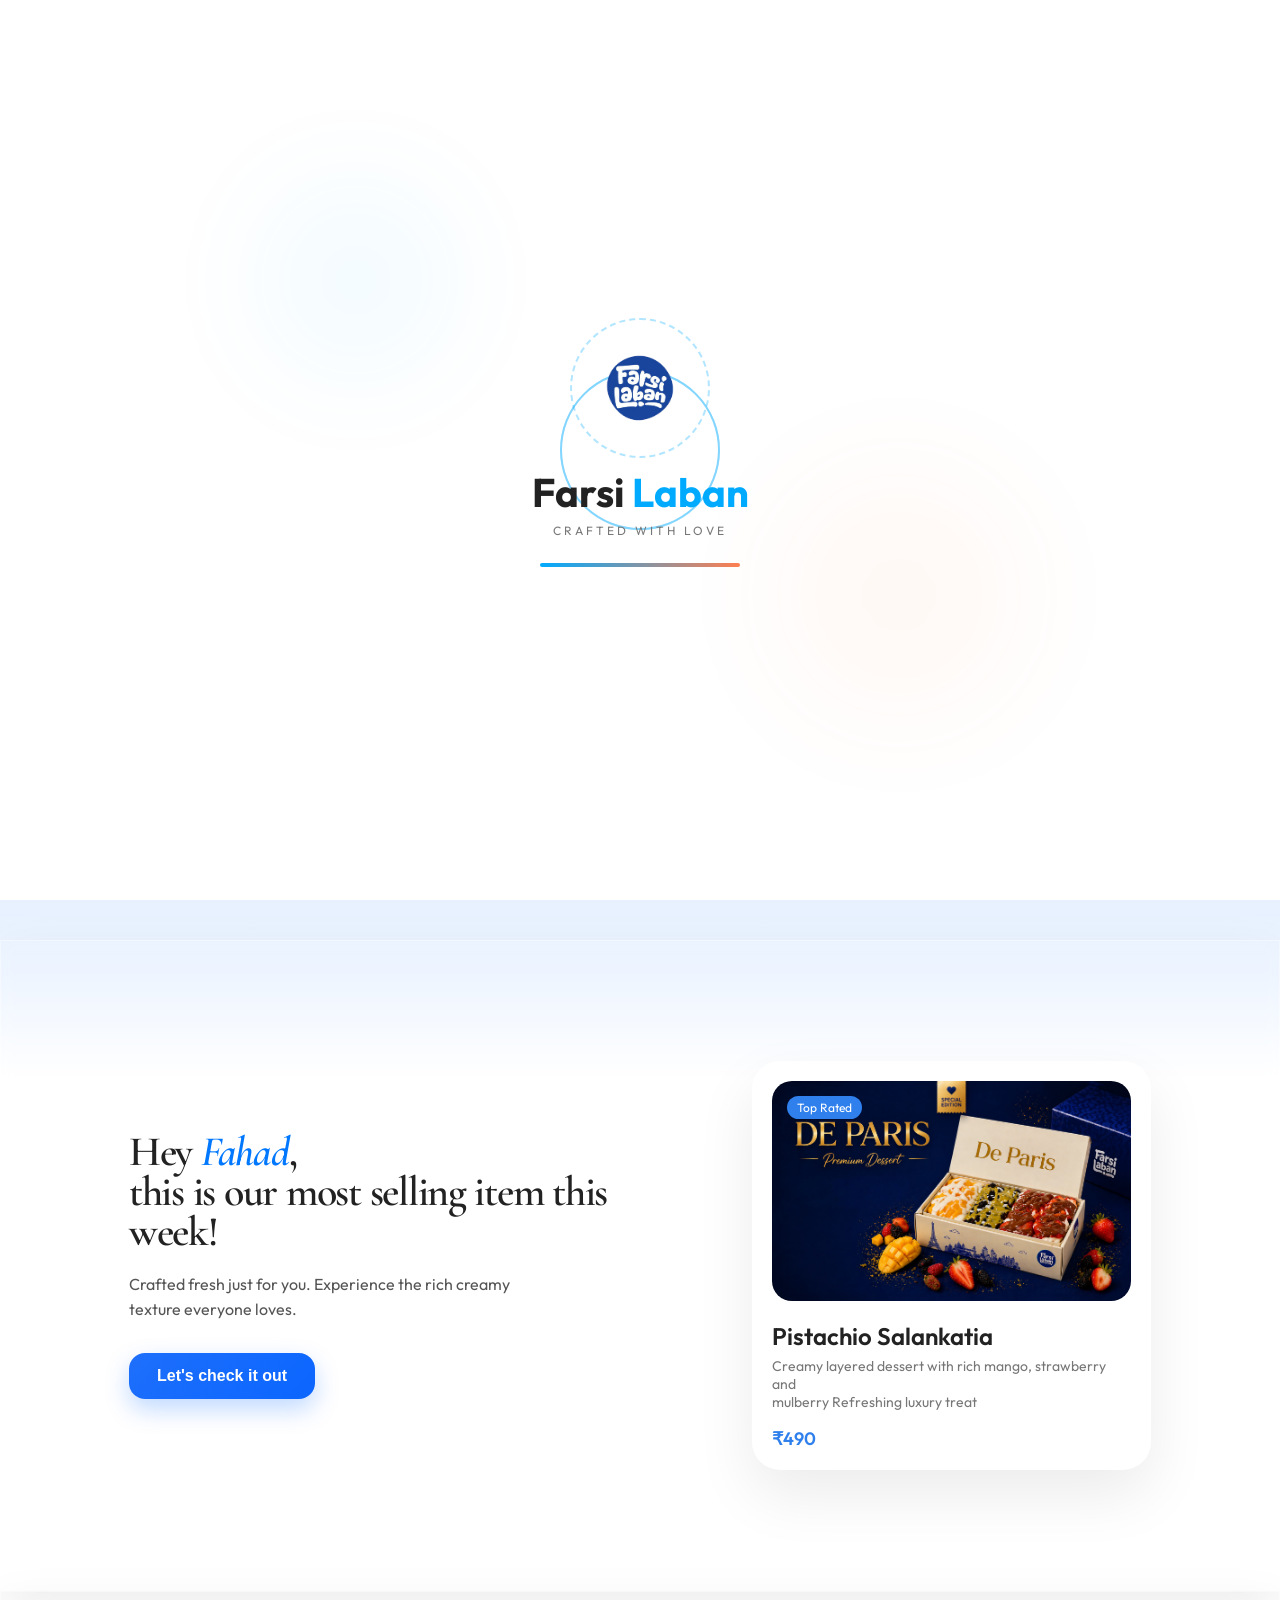
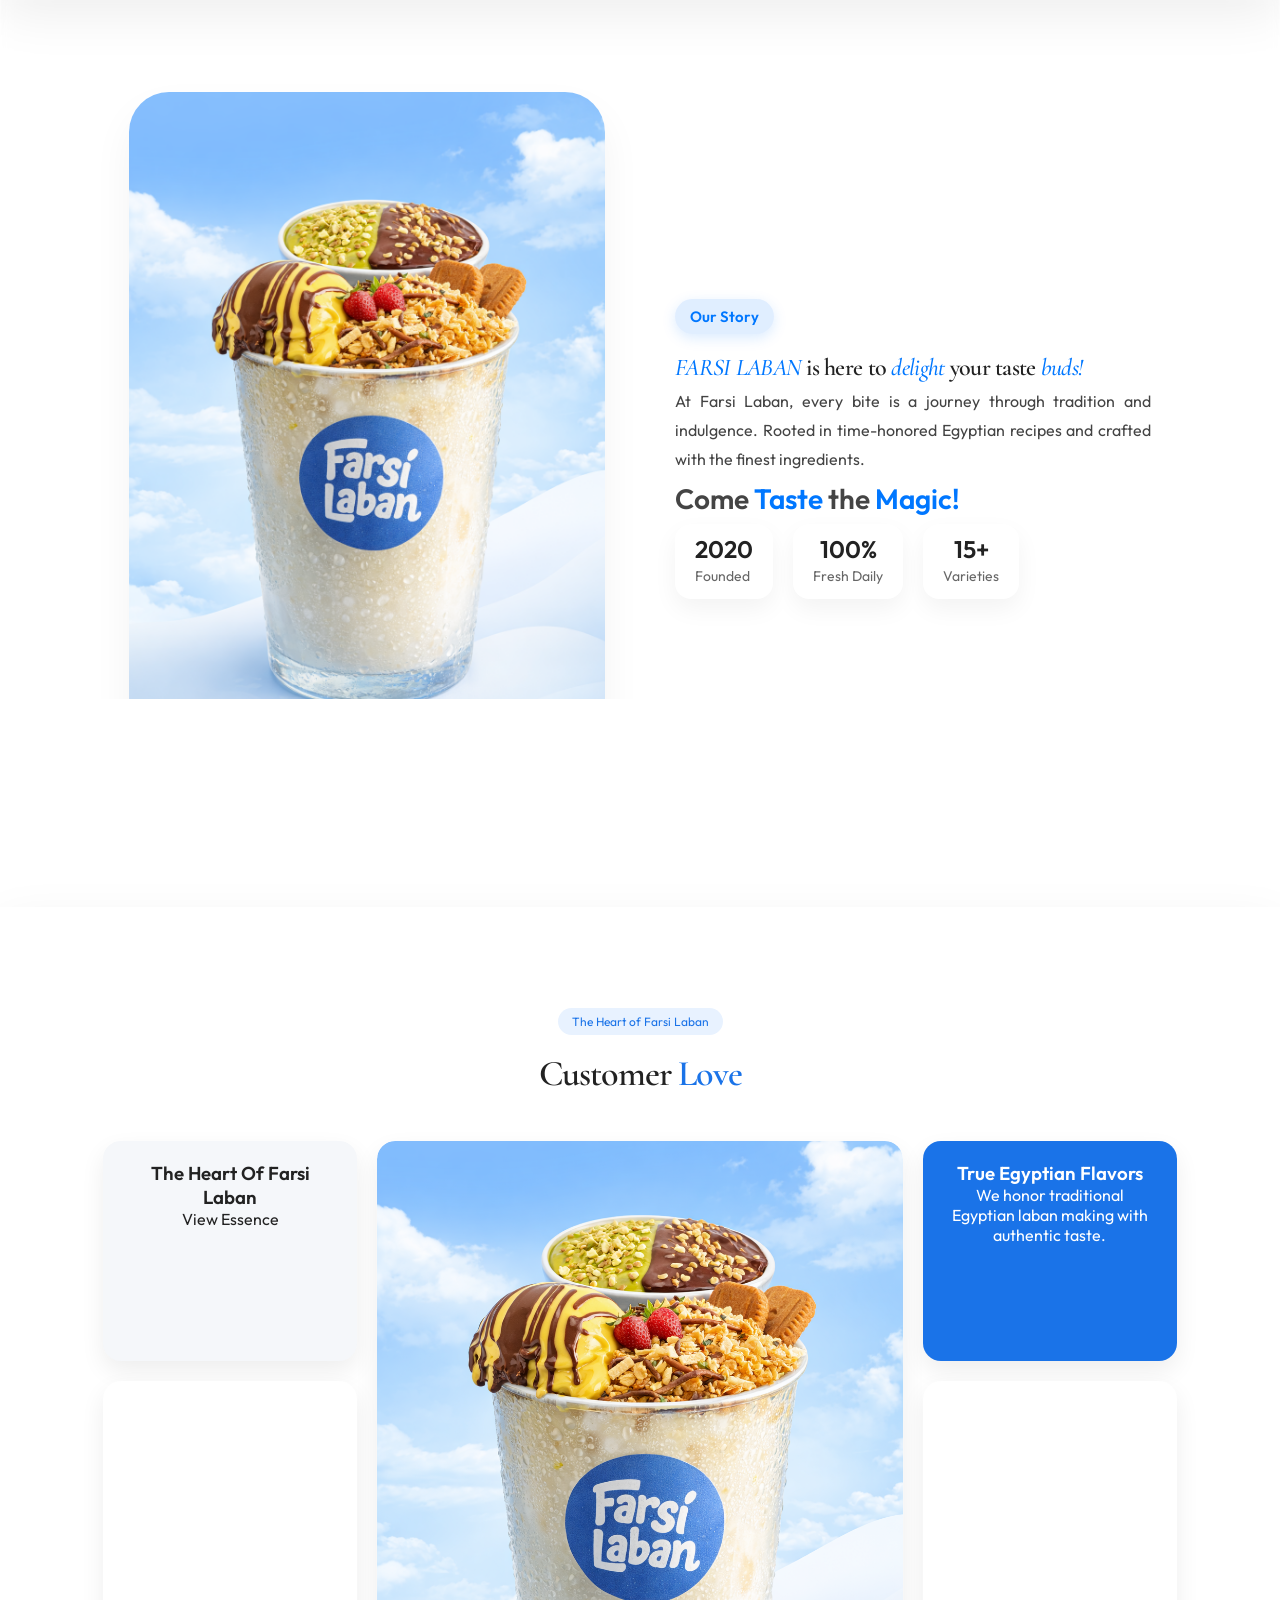
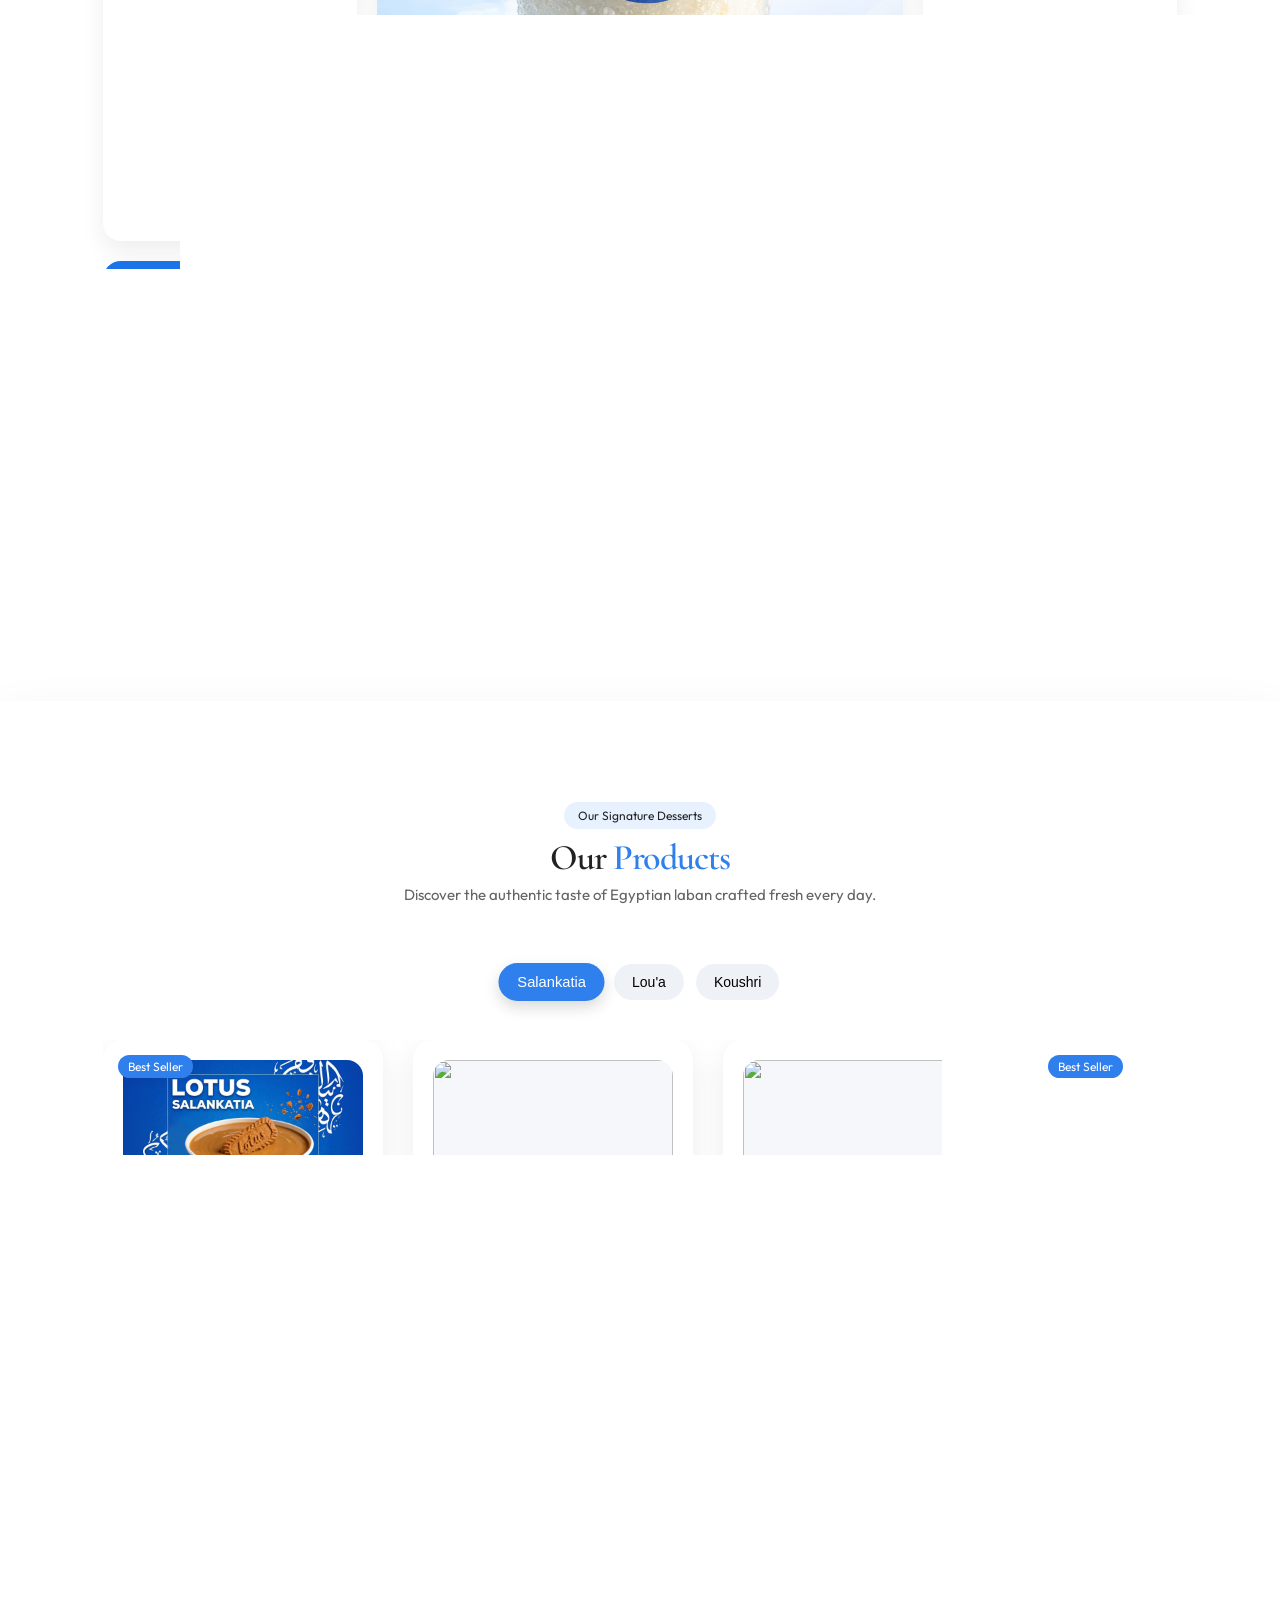
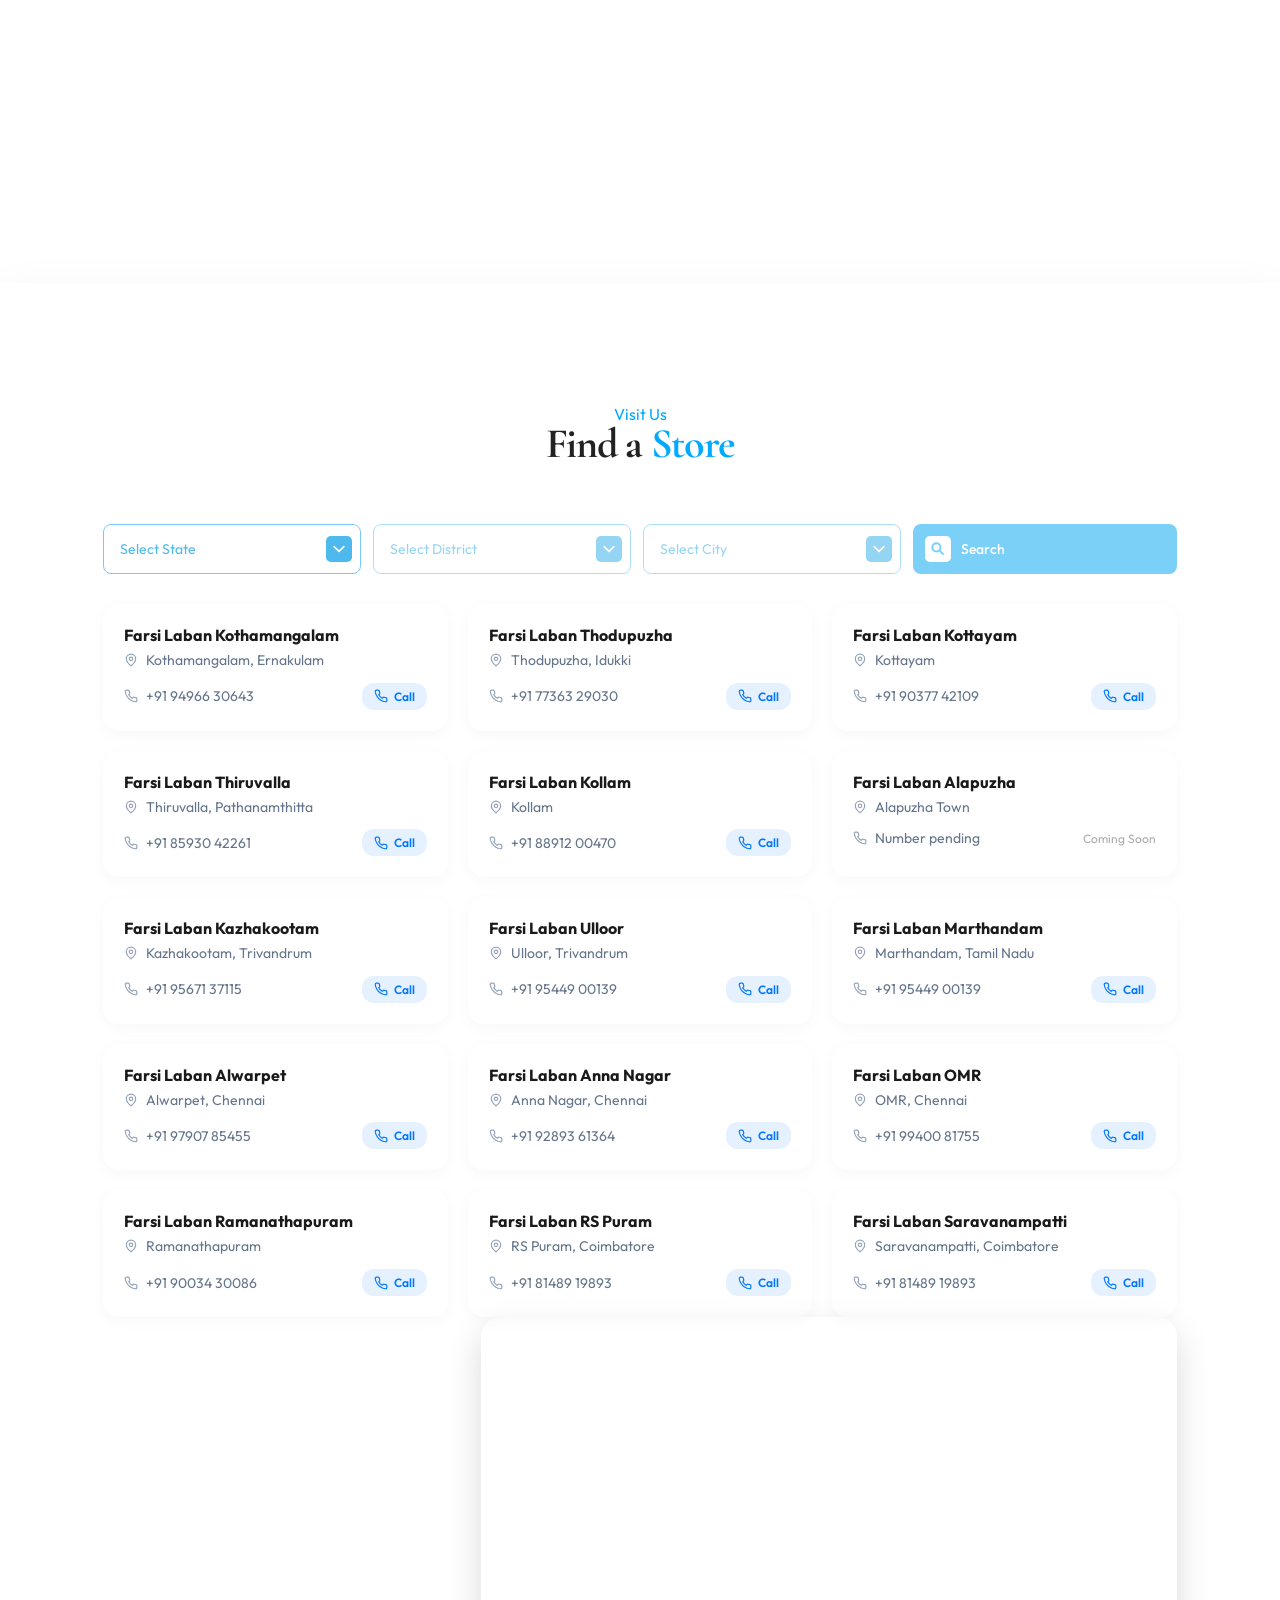
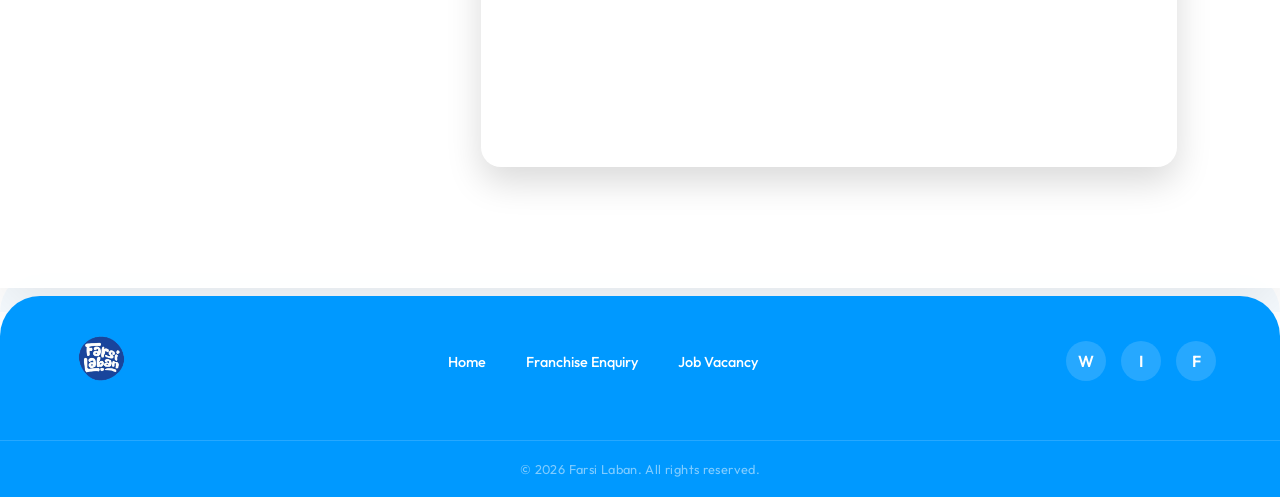
==== commit 2c469fb2: "ui adjustment 2" ====
--- a/index.html
+++ b/index.html
@@ -86,13 +86,13 @@
                 <ul class="nav-links">
                     <li><a href="#" class="active">Home</a></li>
                     <li class="nav-dot"></li>
-                    <li><a href="#story" class="active">Our Story</a></li>
-                    <li class="nav-dot"></li>
-                    <li><a href="#products" class="active">Products</a></li>
-                    <li class="nav-dot"></li>
-                    <li><a href="#store" class="active">Our Stores</a></li>
-                    <li class="nav-dot"></li>
-                    <li><a href="#contact" class="active">Contact</a></li>
+                    <li><a href="#story">Our Story</a></li>
+                    <li class="nav-dot"></li>
+                    <li><a href="#products">Products</a></li>
+                    <li class="nav-dot"></li>
+                    <li><a href="#store">Our Stores</a></li>
+                    <li class="nav-dot"></li>
+                    <li><a href="#contact">Contact</a></li>
                 </ul>
             </nav>
         </div>
--- a/css/components.css
+++ b/css/components.css
@@ -433,7 +433,7 @@
     display: flex;
     gap: 20px;
     overflow-x: auto;
-    padding: 10px 5px;
+    padding: 50px 5px;
 }
 
 #special-grid .product-card {
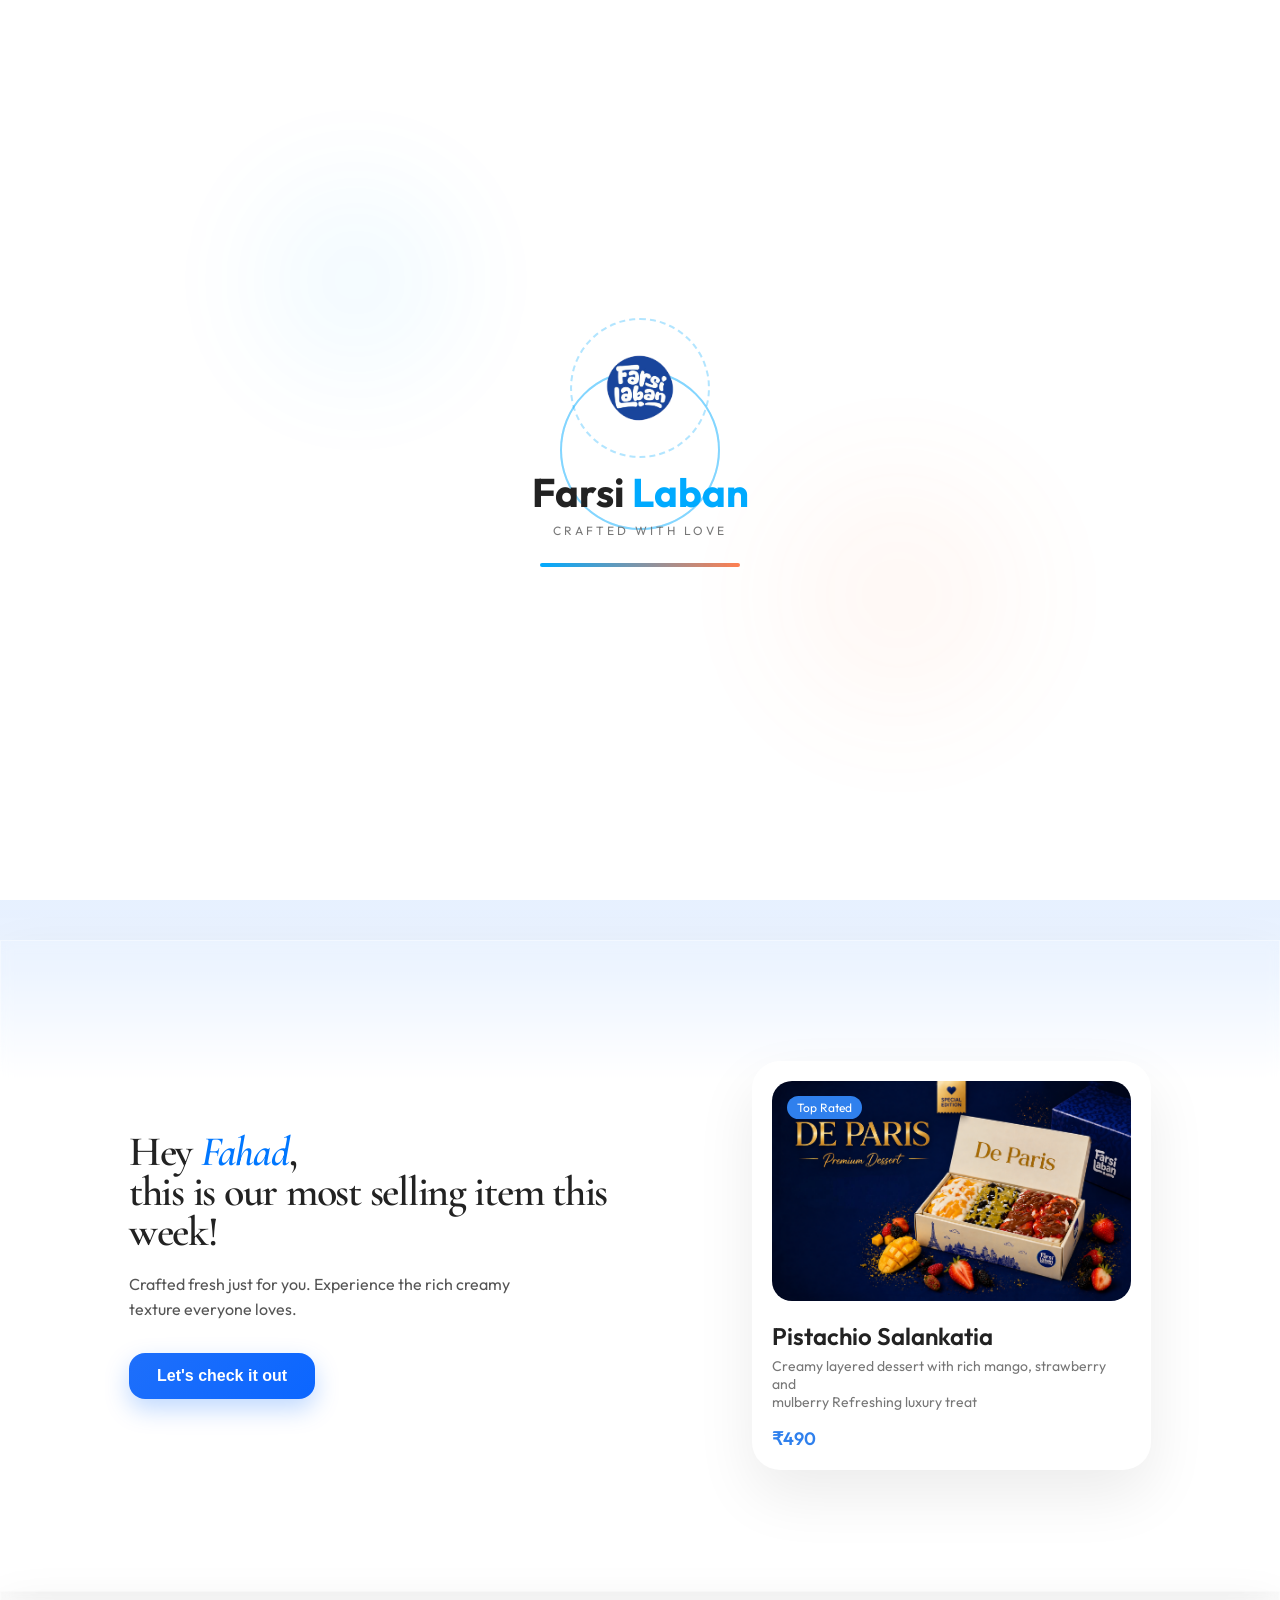
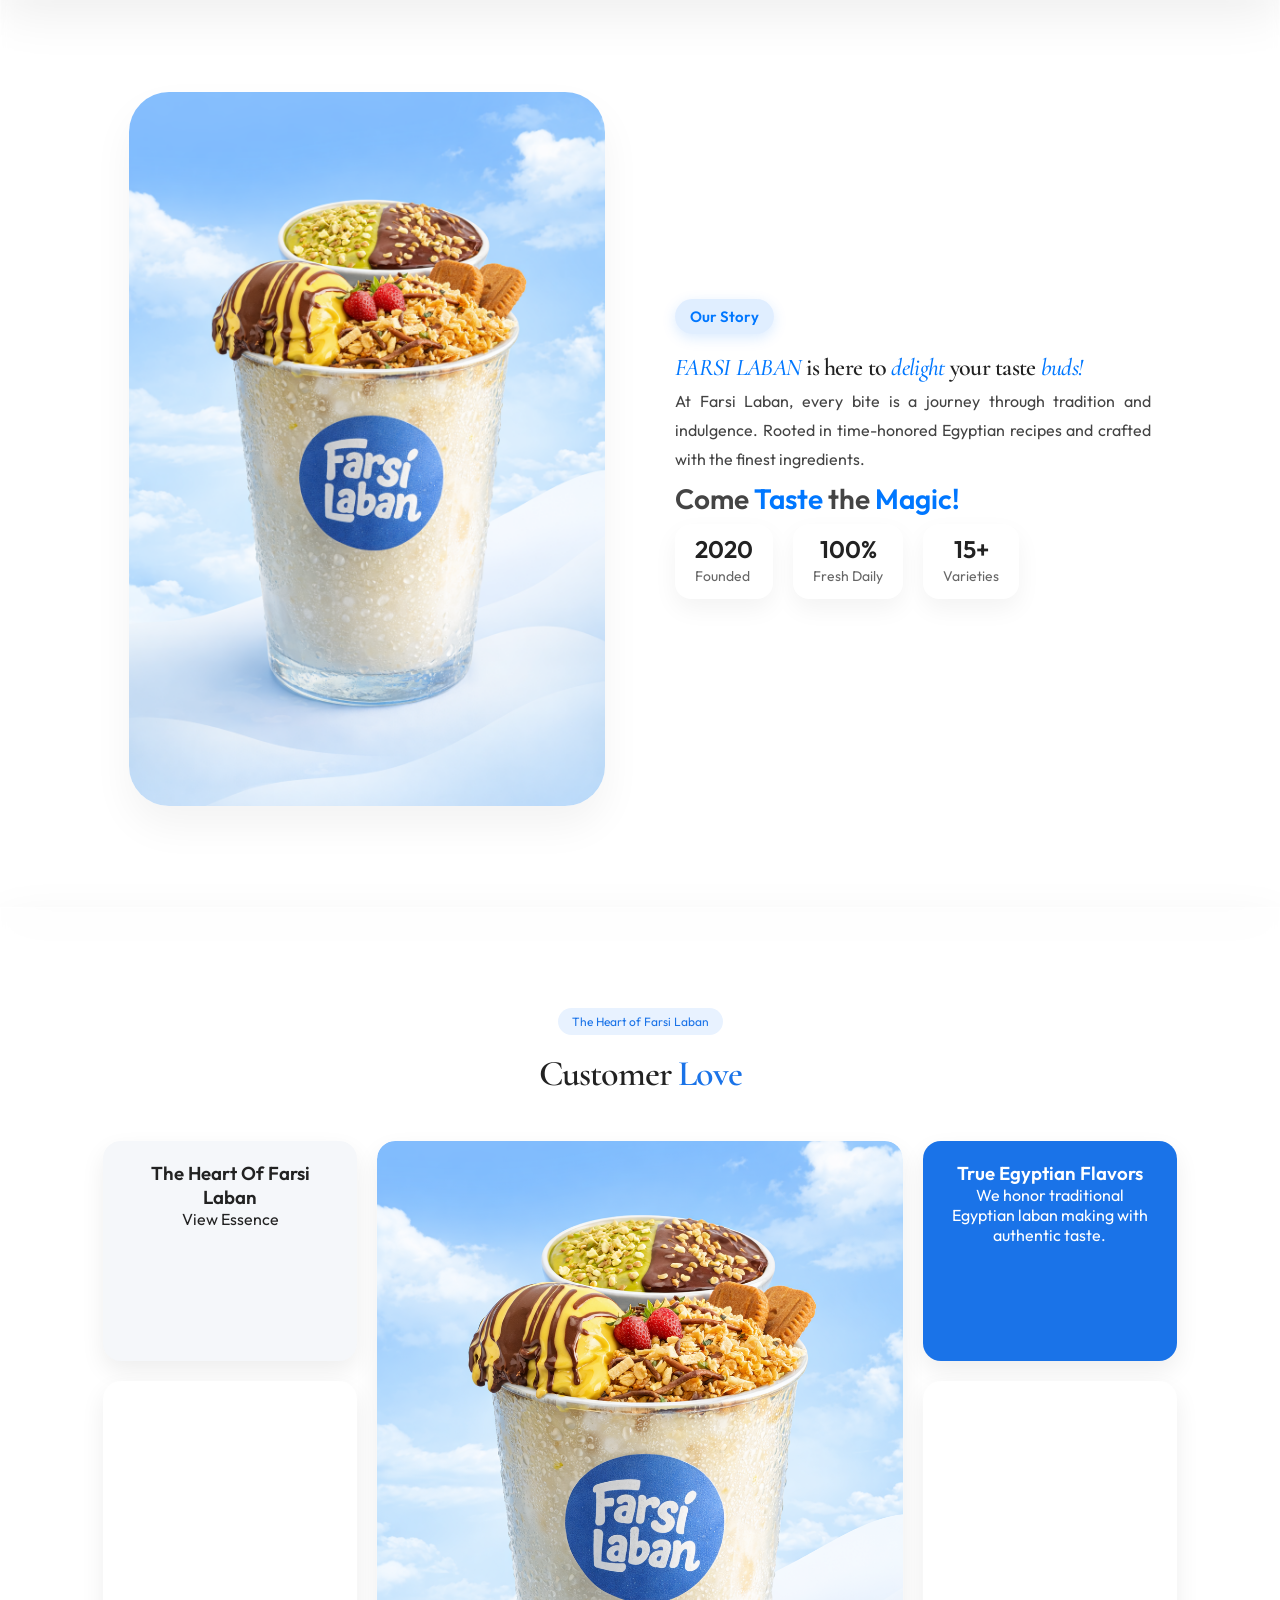
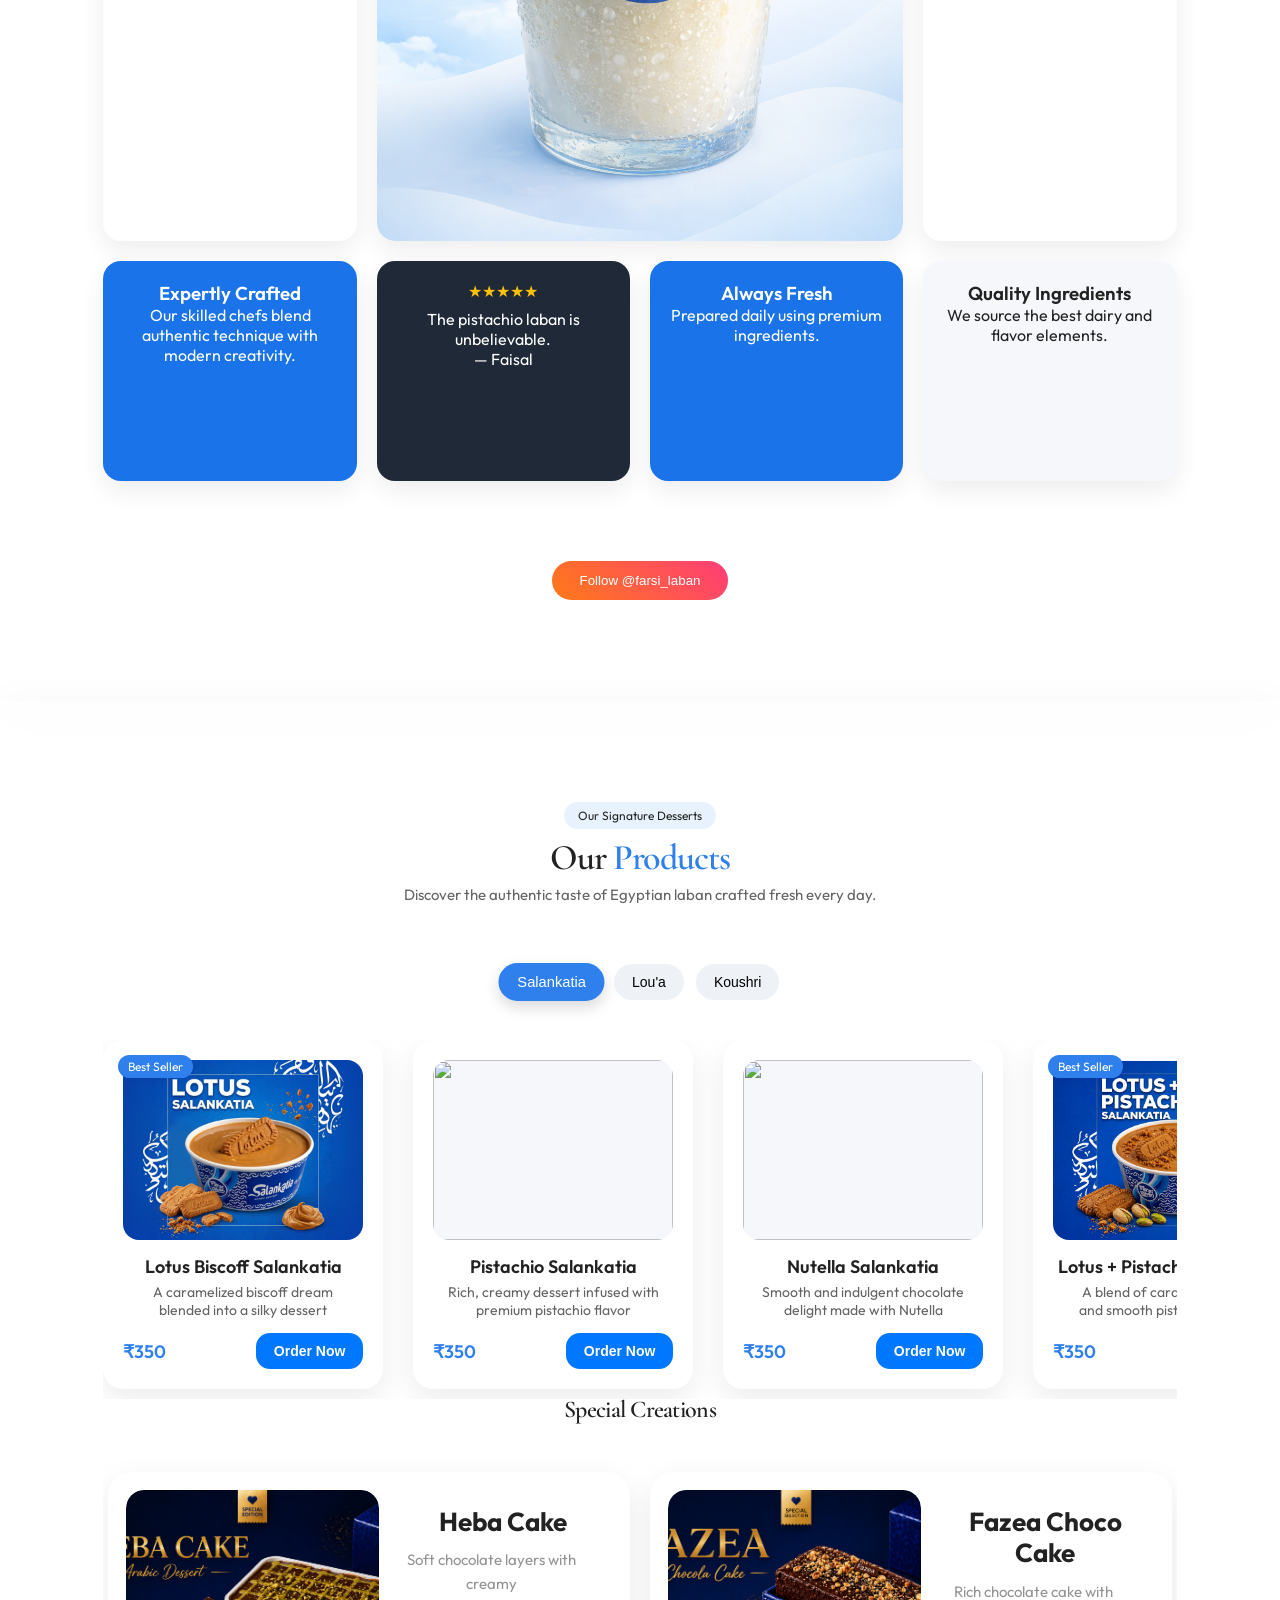
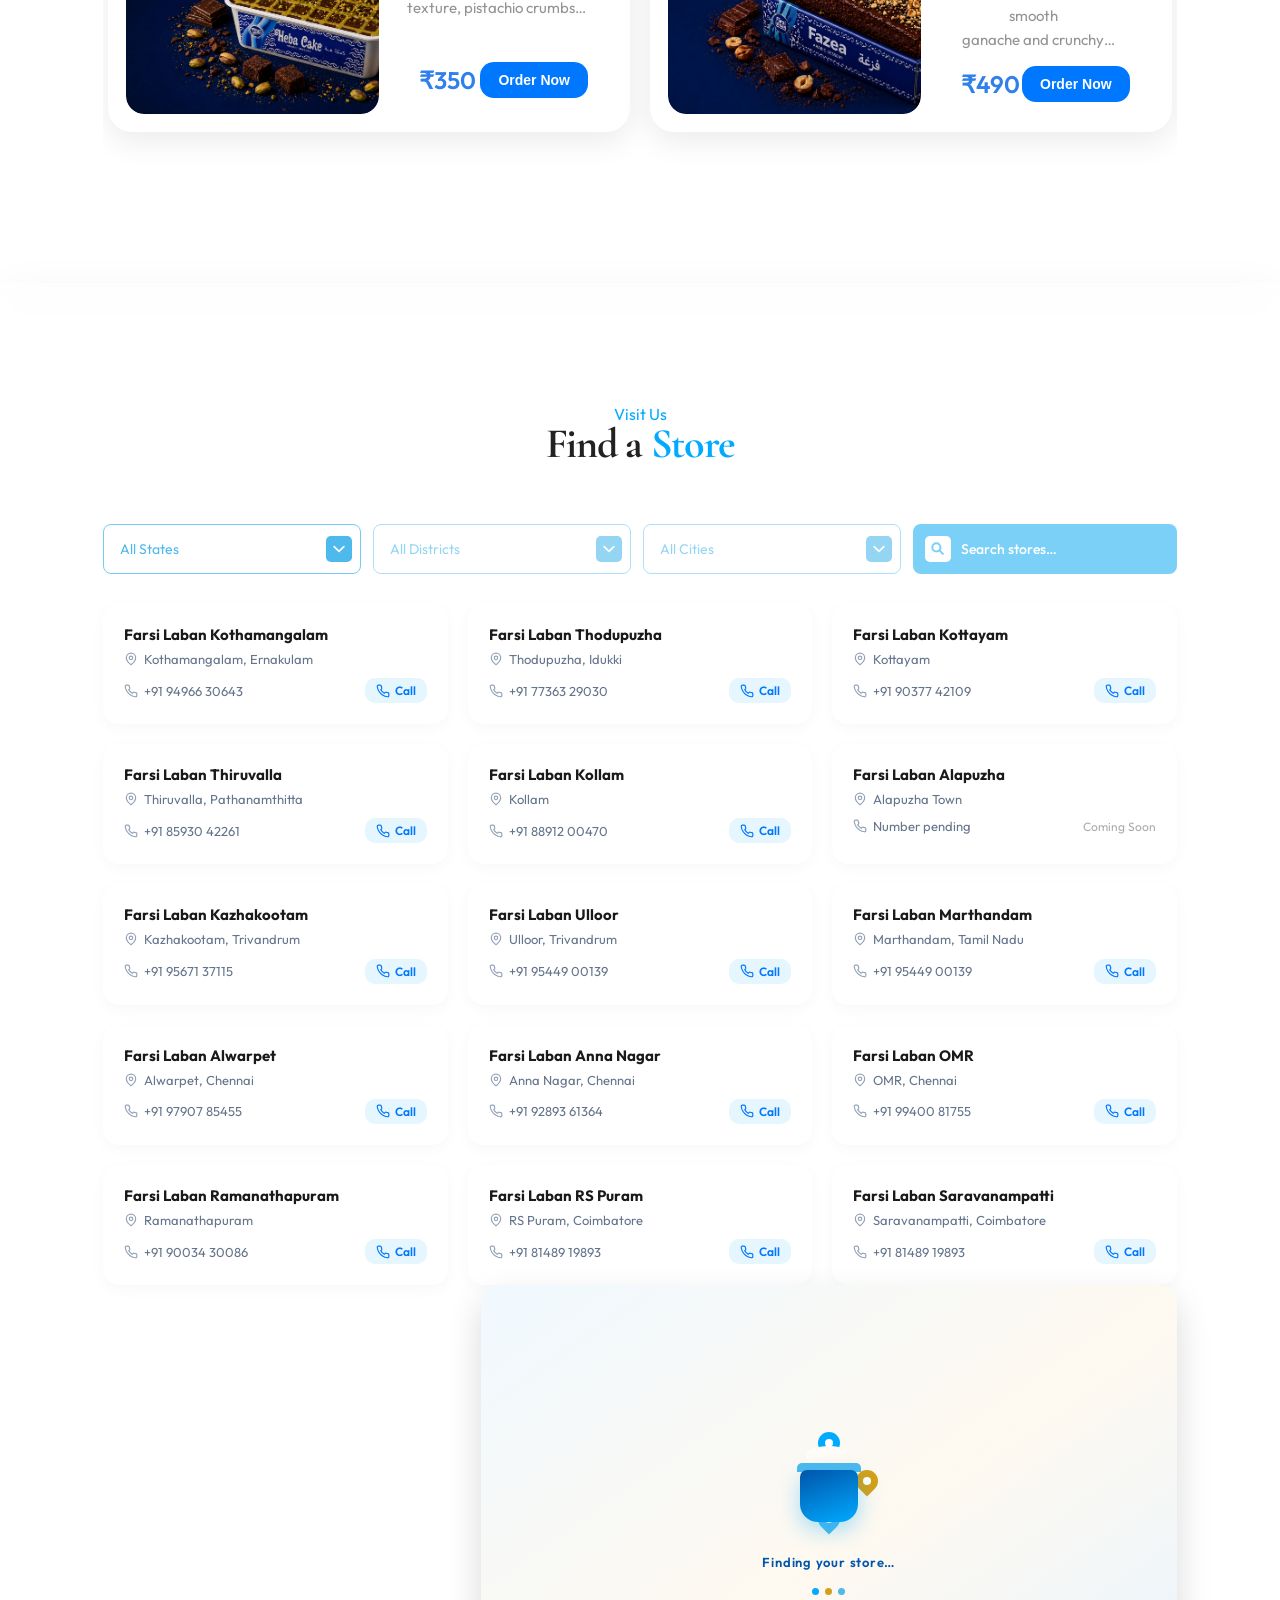
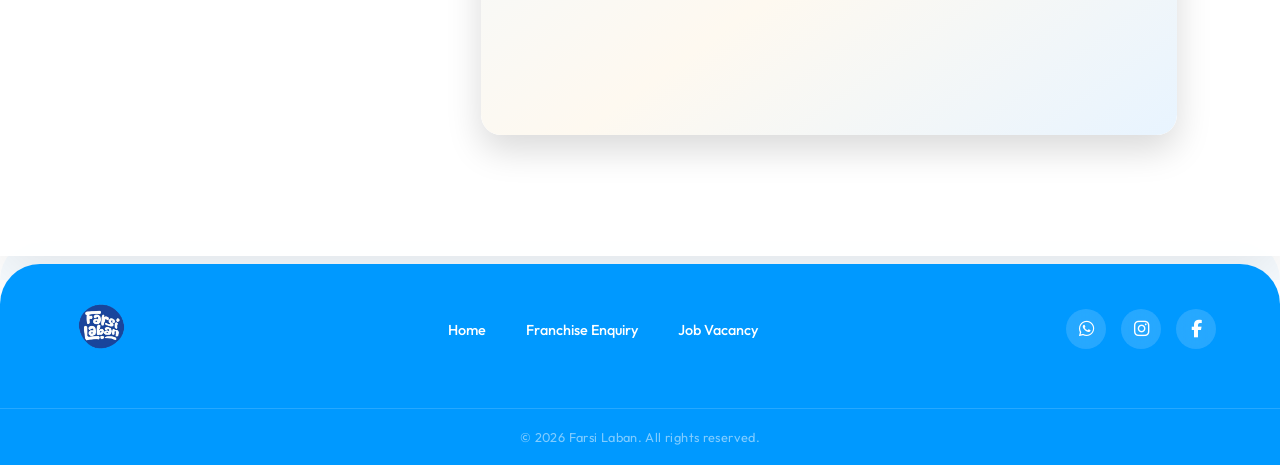
==== commit 71e7558c: "footer mobile responsiveness" ====
--- a/index.html
+++ b/index.html
@@ -9,6 +9,7 @@
     <link rel="preconnect" href="https://fonts.googleapis.com">
     <link rel="preconnect" href="https://fonts.gstatic.com" crossorigin>
     <link href="https://fonts.googleapis.com/css2?family=Cormorant+Garamond:wght@400;500;600;700&family=Outfit:wght@300;400;500;600;700&display=swap" rel="stylesheet">
+    <link rel="stylesheet" href="https://cdnjs.cloudflare.com/ajax/libs/font-awesome/6.7.2/css/all.min.css">
     <link rel="stylesheet" href="css/main.css">
     <link rel="stylesheet" href="css/components.css">
     <link rel="stylesheet" href="css/animations.css">
@@ -261,9 +262,24 @@
                         </ul>
                     </div>
                     <div class="footer-social-row">
-                        <a href="https://wa.me/914841234567" target="_blank" class="social-btn" aria-label="WhatsApp">W</a>
-                        <a href="#" class="social-btn" aria-label="Instagram">I</a>
-                        <a href="#" class="social-btn" aria-label="Facebook">F</a>
+                        <a href="https://wa.me/914841234567"
+                            target="_blank"
+                            class="social-btn"
+                            aria-label="WhatsApp">
+                            <i class="fa-brands fa-whatsapp"></i>
+                        </a>
+                        <a href="https://www.instagram.com/farsi_laban?utm_source=ig_web_button_share_sheet&igsh=ZDNlZDc0MzIxNw=="
+                            target="_blank"
+                            class="social-btn"
+                            aria-label="Instagram">
+                            <i class="fa-brands fa-instagram"></i>
+                        </a>
+                        <a href="#"
+                            target="_blank"
+                            class="social-btn"
+                            aria-label="Facebook">
+                            <i class="fa-brands fa-facebook-f"></i>
+                        </a>
                     </div>
                 </div>
                 <div class="footer-copyright-bar">
--- a/css/main.css
+++ b/css/main.css
@@ -534,11 +534,55 @@
     color: rgba(255, 255, 255, 0.5);
     letter-spacing: 0.03em;
 }
-
-@media (max-width: 850px) {
+.social-btn i {
+    font-size: 1.1rem;
+}
+.social-btn {
+    backdrop-filter: blur(10px);
+}
+
+@media (max-width: 768px) {
+
     .footer-grid-container {
         flex-direction: column;
+        align-items: center;
         text-align: center;
-        gap: 30px;
+        gap: 25px;
+        padding: 0 20px 30px;
     }
-}
+
+    .footer-list {
+        flex-direction: column;
+        gap: 15px;
+        align-items: center;
+    }
+
+    .footer-social-row {
+        justify-content: center;
+    }
+
+    .footer-logo {
+        width: 65px;
+    }
+
+    .copyright-inner {
+        font-size: 0.75rem;
+        padding: 0 20px;
+    }
+}
+
+/* ==========================================
+   RESPONSIVE SYSTEM
+========================================== */
+
+@media (max-width: 1024px) {
+
+}
+
+@media (max-width: 768px) {
+
+}
+
+@media (max-width: 480px) {
+
+}
--- a/css/components.css
+++ b/css/components.css
@@ -583,3 +583,474 @@
     height: 100%;
     border: 0;
 }
+/* ── Keep all your existing store CSS unchanged ─────────────── */
+/* (already in components.css — don't duplicate those rules)    */
+ 
+/* ── Filter Bar ─────────────────────────────────────────────── */
+.store-filters {
+    display: flex;
+    gap: 12px;
+    margin-bottom: 30px;
+    flex-wrap: wrap;
+    align-items: center;
+}
+ 
+.filter-select,
+.filter-search {
+    flex: 1;
+    min-width: 180px;
+    padding: 14px 16px;
+    border-radius: 8px;
+    font-family: inherit;
+    font-size: 14px;
+    outline: none;
+    height: 50px;
+    transition: 0.3s;
+}
+ 
+.filter-select {
+    background: #ffffff;
+    border: 1px solid #75cbf5;
+    color: #4db9ec;
+    appearance: none;
+    cursor: pointer;
+    background-image: url('data:image/svg+xml;utf8,<svg xmlns="http://www.w3.org/2000/svg" width="26" height="26" viewBox="0 0 32 32"><rect width="32" height="32" rx="6" fill="%234db9ec"/><path d="M10 13l6 6 6-6" fill="none" stroke="white" stroke-width="2" stroke-linecap="round" stroke-linejoin="round"/></svg>');
+    background-repeat: no-repeat;
+    background-position: right 8px center;
+    padding-right: 40px;
+}
+ 
+.filter-select:disabled { opacity: 0.6; cursor: not-allowed; }
+.filter-select:focus    { border-color: #00aaff; box-shadow: 0 0 0 3px rgba(0,170,255,0.1); }
+ 
+.filter-search {
+    background: #7bd0f7 url('data:image/svg+xml;utf8,<svg xmlns="http://www.w3.org/2000/svg" width="26" height="26" viewBox="0 0 32 32"><rect width="32" height="32" rx="6" fill="white"/><circle cx="14" cy="14" r="5" fill="none" stroke="%237bd0f7" stroke-width="2.5"/><line x1="22" y1="22" x2="18" y2="18" stroke="%237bd0f7" stroke-width="2.5" stroke-linecap="round"/></svg>') no-repeat 12px center;
+    border: none;
+    color: #ffffff;
+    padding-left: 48px;
+}
+ 
+.filter-search::placeholder { color: #ffffff; font-weight: 500; }
+.filter-search:focus         { box-shadow: 0 0 0 3px rgba(123,208,247,0.3); }
+ 
+/* ── Store cards (grid view) ─────────────────────────────────── */
+.store-card {
+    padding: 20px;
+    border-radius: 16px;
+    transition: all 0.3s cubic-bezier(0.25, 0.8, 0.25, 1);
+    cursor: pointer;
+    background: #ffffff;
+    text-align: left;
+    border: 1px solid transparent;
+    box-shadow: 0 4px 15px rgba(0,0,0,0.03);
+}
+ 
+.store-card:hover {
+    background: #f8fafc;
+    transform: translateY(-4px);
+    box-shadow: 0 12px 32px rgba(0,170,255,0.10);
+    border-color: rgba(0,170,255,0.18);
+}
+ 
+/* ── Store list items (map view) ─────────────────────────────── */
+.store-list-item {
+    padding: 16px 18px;
+    border-radius: 14px;
+    transition: all 0.25s cubic-bezier(0.25, 0.8, 0.25, 1);
+    cursor: pointer;
+    background: #ffffff;
+    text-align: left;
+    border: 1.5px solid transparent;
+    box-shadow: 0 2px 8px rgba(0,0,0,0.04);
+    flex-shrink: 0;
+}
+ 
+.store-list-item:hover {
+    background: #f0f9ff;
+    transform: translateX(4px);
+    border-color: rgba(0,170,255,0.2);
+}
+ 
+.store-list-item.active {
+    background: rgba(0,170,255,0.06);
+    border-color: #00aaff;
+    box-shadow: 0 6px 20px rgba(0,170,255,0.14);
+}
+ 
+/* ── Card inner content ──────────────────────────────────────── */
+.react-store-name {
+    font-weight: 700;
+    font-size: 15px;
+    color: #1a1a1a;
+    margin-bottom: 6px;
+}
+ 
+.react-store-address {
+    display: flex;
+    align-items: flex-start;
+    gap: 6px;
+    font-size: 13px;
+    color: #64748b;
+    margin-bottom: 10px;
+    line-height: 1.4;
+}
+ 
+.react-store-address svg { margin-top: 2px; flex-shrink: 0; color: #94a3b8; }
+ 
+.react-store-bottom {
+    display: flex;
+    align-items: center;
+    justify-content: space-between;
+    margin-top: 10px;
+}
+ 
+.react-store-phone {
+    display: flex;
+    align-items: center;
+    gap: 6px;
+    font-size: 13px;
+    color: #64748b;
+}
+ 
+.react-store-phone svg { color: #94a3b8; }
+ 
+.react-call-btn {
+    display: inline-flex;
+    align-items: center;
+    gap: 5px;
+    padding: 5px 11px;
+    border-radius: 10px;
+    background: rgba(0,170,255,0.10);
+    color: #0077ff;
+    font-size: 12px;
+    font-weight: 600;
+    text-decoration: none;
+    transition: 0.25s;
+}
+ 
+.react-call-btn:hover { background: #00aaff; color: #fff; }
+ 
+/* ── Slider nav (replaces long list in grid view) ────────────── */
+.store-slider-nav {
+    display: flex;
+    align-items: center;
+    gap: 10px;
+    margin-bottom: 20px;
+}
+ 
+.store-slider-btn {
+    width: 38px;
+    height: 38px;
+    border-radius: 10px;
+    border: 1.5px solid #d0dce8;
+    background: #fff;
+    color: #00aaff;
+    font-size: 16px;
+    cursor: pointer;
+    display: flex;
+    align-items: center;
+    justify-content: center;
+    transition: 0.2s;
+    flex-shrink: 0;
+}
+ 
+.store-slider-btn:hover {
+    background: #00aaff;
+    color: #fff;
+    border-color: #00aaff;
+}
+ 
+.store-slider-track-wrap {
+    flex: 1;
+    overflow: hidden;
+}
+ 
+.store-slider-track {
+    display: flex;
+    gap: 10px;
+    transition: transform 0.4s cubic-bezier(0.4, 0, 0.2, 1);
+}
+ 
+.store-thumb {
+    min-width: 140px;
+    padding: 10px 14px;
+    border-radius: 10px;
+    background: #fff;
+    border: 1.5px solid transparent;
+    cursor: pointer;
+    transition: all 0.22s;
+    box-shadow: 0 2px 8px rgba(0,0,0,0.06);
+    flex-shrink: 0;
+}
+ 
+.store-thumb:hover {
+    border-color: #75cbf5;
+    transform: translateY(-2px);
+}
+ 
+.store-thumb.active {
+    border-color: #00aaff;
+    background: linear-gradient(135deg, #e6f6ff, #f0fbff);
+}
+ 
+.store-thumb-name {
+    font-size: 12px;
+    font-weight: 700;
+    color: #1a1a1a;
+    white-space: nowrap;
+    overflow: hidden;
+    text-overflow: ellipsis;
+    margin-bottom: 2px;
+}
+ 
+.store-thumb-area {
+    font-size: 11px;
+    color: #64748b;
+    white-space: nowrap;
+    overflow: hidden;
+    text-overflow: ellipsis;
+}
+ 
+.store-slider-counter {
+    font-size: 12px;
+    color: #94a3b8;
+    white-space: nowrap;
+    flex-shrink: 0;
+}
+ 
+/* ── Map loader overlay ──────────────────────────────────────── */
+.map-loader-overlay {
+    position: absolute;
+    inset: 0;
+    border-radius: 20px;
+    background: linear-gradient(145deg, #f0f9ff 0%, #fef9f0 55%, #e8f4ff 100%);
+    display: flex;
+    flex-direction: column;
+    align-items: center;
+    justify-content: center;
+    gap: 18px;
+    z-index: 10;
+    transition: opacity 0.55s ease, transform 0.55s ease;
+    pointer-events: none;
+}
+ 
+.map-loader-overlay.hidden-anim {
+    opacity: 0;
+    transform: scale(1.03);
+    pointer-events: none;
+}
+ 
+/* Cup animation */
+.map-loader-scene {
+    position: relative;
+    width: 110px;
+    height: 110px;
+    display: flex;
+    align-items: center;
+    justify-content: center;
+}
+ 
+.ml-cup {
+    width: 58px;
+    height: 52px;
+    background: linear-gradient(160deg, #0055aa, #00aaff);
+    border-radius: 7px 7px 18px 18px;
+    position: absolute;
+    bottom: 14px;
+    left: 50%;
+    transform: translateX(-50%);
+    box-shadow: 0 8px 22px rgba(0,170,255,0.35);
+}
+ 
+.ml-rim {
+    width: 64px;
+    height: 9px;
+    background: #4db9ec;
+    border-radius: 5px 5px 0 0;
+    position: absolute;
+    bottom: 64px;
+    left: 50%;
+    transform: translateX(-50%);
+}
+ 
+.ml-cream {
+    width: 46px;
+    height: 19px;
+    background: linear-gradient(160deg, #fff, #fdf6ec);
+    border-radius: 50% 50% 0 0;
+    position: absolute;
+    bottom: 71px;
+    left: 50%;
+    transform: translateX(-50%);
+    animation: mlCreamPulse 1.4s ease-in-out infinite;
+}
+ 
+.ml-drop {
+    width: 9px;
+    height: 9px;
+    background: #fff;
+    border-radius: 0 0 50% 50%;
+    position: absolute;
+    bottom: 65px;
+    left: 50%;
+    transform: translateX(-50%);
+    animation: mlDropFall 1.4s ease-in-out infinite;
+    opacity: 0;
+}
+ 
+@keyframes mlCreamPulse {
+    0%, 100% { transform: translateX(-50%) scaleY(1); }
+    50%       { transform: translateX(-50%) scaleY(1.2); }
+}
+ 
+@keyframes mlDropFall {
+    0%   { opacity: 0; transform: translateX(-50%) scaleY(0) translateY(0); }
+    20%  { opacity: 1; transform: translateX(-50%) scaleY(1) translateY(0); }
+    80%  { opacity: .8; transform: translateX(-50%) scaleY(1.3) translateY(20px); }
+    100% { opacity: 0; transform: translateX(-50%) scaleY(.5) translateY(28px); }
+}
+ 
+/* Orbiting pins */
+.ml-pin {
+    position: absolute;
+    width: 22px;
+    height: 22px;
+    border-radius: 50% 50% 50% 0;
+    display: flex;
+    align-items: center;
+    justify-content: center;
+}
+ 
+.ml-pin::after {
+    content: '';
+    width: 8px;
+    height: 8px;
+    background: #fff;
+    border-radius: 50%;
+    transform: rotate(45deg);
+}
+ 
+.ml-pin-1 {
+    background: #00aaff;
+    top: 6px;
+    left: 50%;
+    transform: translateX(-50%) rotate(-45deg);
+    animation: mlPinPop 2.4s ease-in-out infinite 0s;
+}
+ 
+.ml-pin-2 {
+    background: #d4a017;
+    top: 50%;
+    right: 6px;
+    transform: translateY(-50%) rotate(-45deg);
+    animation: mlPinPop 2.4s ease-in-out infinite 0.8s;
+}
+ 
+.ml-pin-3 {
+    background: #4db9ec;
+    bottom: 6px;
+    left: 50%;
+    transform: translateX(-50%) rotate(-45deg);
+    animation: mlPinPop 2.4s ease-in-out infinite 1.6s;
+}
+ 
+@keyframes mlPinPop {
+    0%, 100% { opacity: 0.3; filter: blur(0.5px); }
+    50%       { opacity: 1; filter: blur(0); }
+}
+ 
+.map-loader-text {
+    font-size: 13px;
+    font-weight: 600;
+    color: #0055aa;
+    letter-spacing: 0.06em;
+    animation: mlTextPulse 1.8s ease-in-out infinite;
+}
+ 
+@keyframes mlTextPulse {
+    0%, 100% { opacity: 0.55; }
+    50%       { opacity: 1; }
+}
+ 
+.map-loader-dots {
+    display: flex;
+    gap: 6px;
+}
+ 
+.map-loader-dots span {
+    width: 7px;
+    height: 7px;
+    border-radius: 50%;
+    animation: mlDotBounce 0.9s ease-in-out infinite;
+}
+ 
+.map-loader-dots span:nth-child(1) { background: #00aaff; }
+.map-loader-dots span:nth-child(2) { background: #d4a017; animation-delay: 0.15s; }
+.map-loader-dots span:nth-child(3) { background: #4db9ec; animation-delay: 0.3s; }
+ 
+@keyframes mlDotBounce {
+    0%, 80%, 100% { transform: scale(0.75); opacity: 0.45; }
+    40%           { transform: scale(1.35); opacity: 1; }
+}
+ 
+/* Pin flash on map swap */
+.map-pin-flash {
+    position: absolute;
+    top: 50%;
+    left: 50%;
+    transform: translate(-50%, -50%);
+    z-index: 6;
+    pointer-events: none;
+    opacity: 0;
+}
+ 
+.map-pin-flash.animate {
+    animation: mapPinFlash 1.6s ease forwards;
+}
+ 
+@keyframes mapPinFlash {
+    0%   { opacity: 0; transform: translate(-50%, -70%) scale(0.3); }
+    55%  { opacity: 1; transform: translate(-50%, -50%) scale(1.1); }
+    75%  { transform: translate(-50%, -50%) scale(0.9); }
+    100% { opacity: 0; transform: translate(-50%, -50%) scale(1); }
+}
+ 
+/* iframe fade */
+#store-map {
+    transition: opacity 0.5s ease;
+    opacity: 0;
+}
+ 
+#store-map.map-loaded {
+    opacity: 1;
+}
+ 
+/* Make the map wrapper position:relative for the overlay */
+.stores-map {
+    position: relative;
+}
+ 
+/* Back button */
+.stores-back-btn {
+    display: inline-flex;
+    align-items: center;
+    gap: 8px;
+    margin-bottom: 24px;
+    padding: 10px 20px;
+    border-radius: 10px;
+    border: 1.5px solid #d0dce8;
+    background: #fff;
+    color: #00aaff;
+    font-size: 14px;
+    font-weight: 600;
+    cursor: pointer;
+    transition: 0.2s;
+    font-family: inherit;
+}
+ 
+.stores-back-btn:hover {
+    background: #00aaff;
+    color: #fff;
+    border-color: #00aaff;
+}
+ 
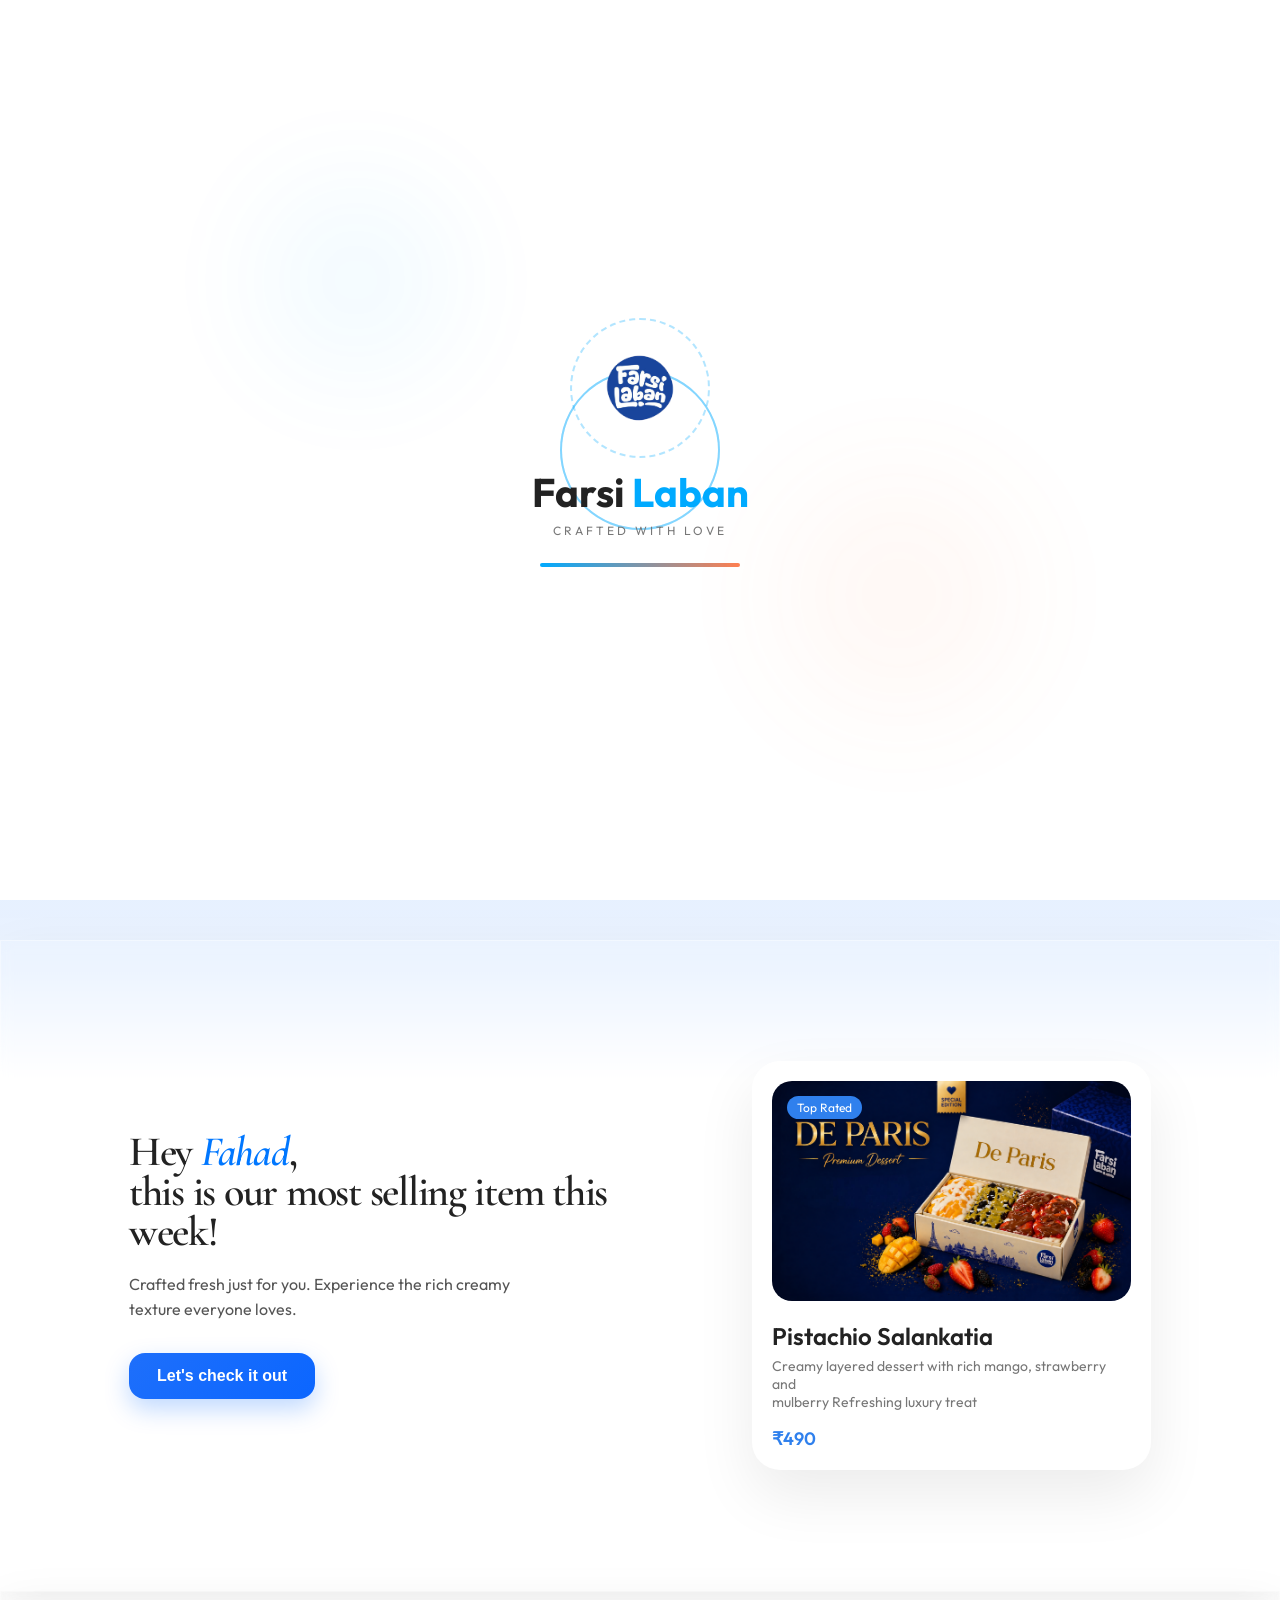
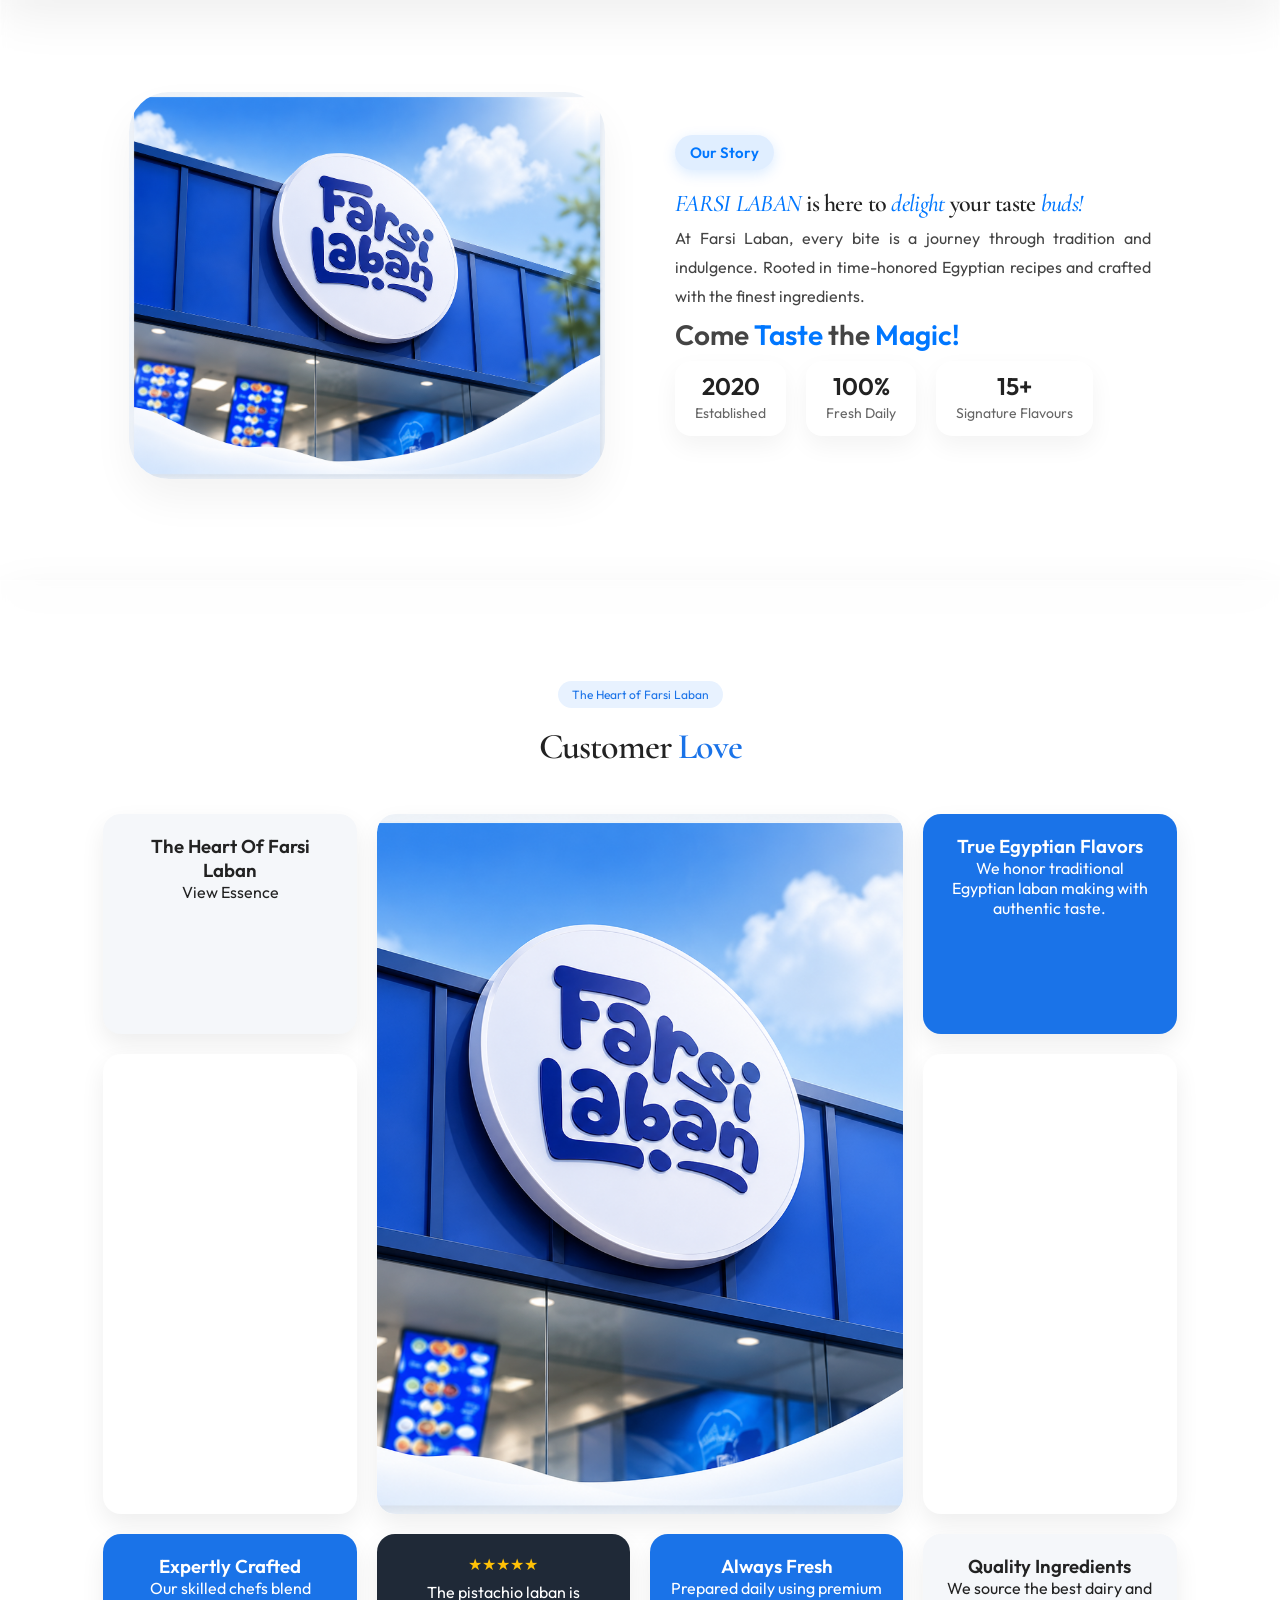
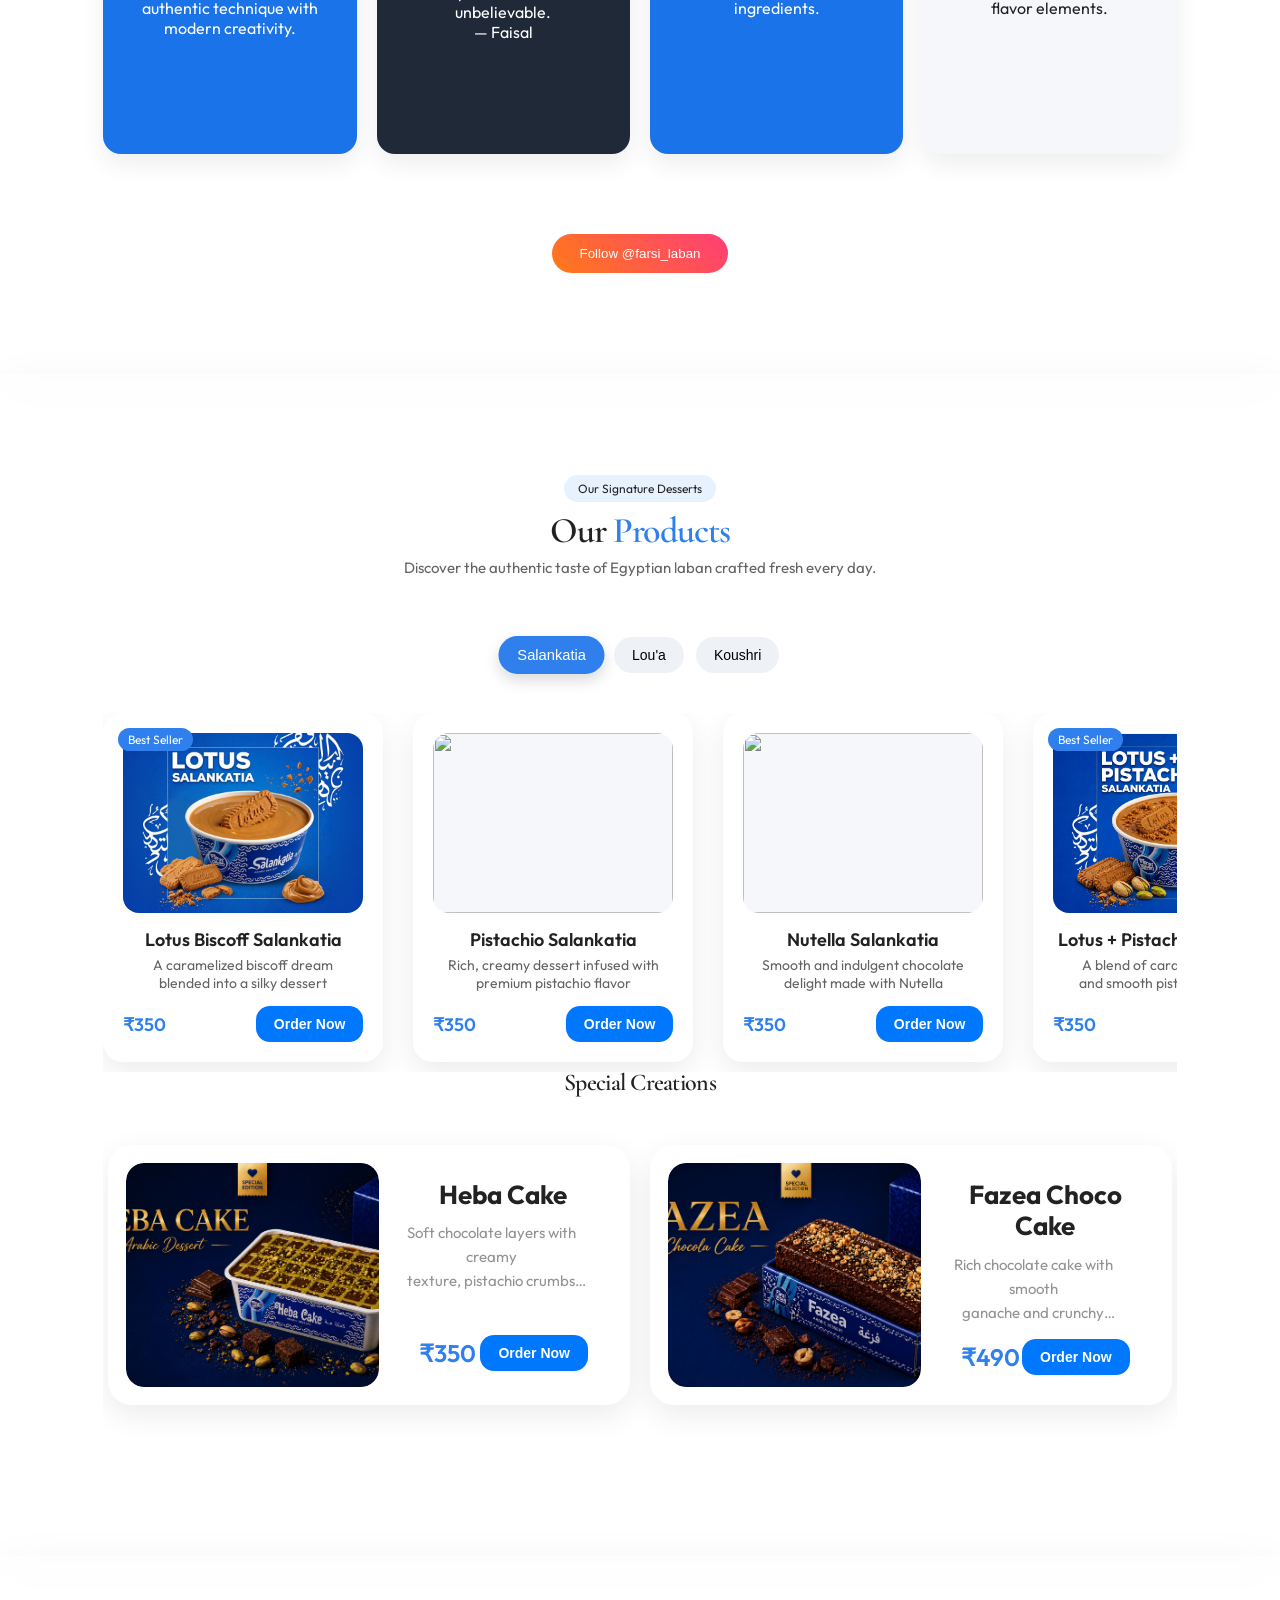
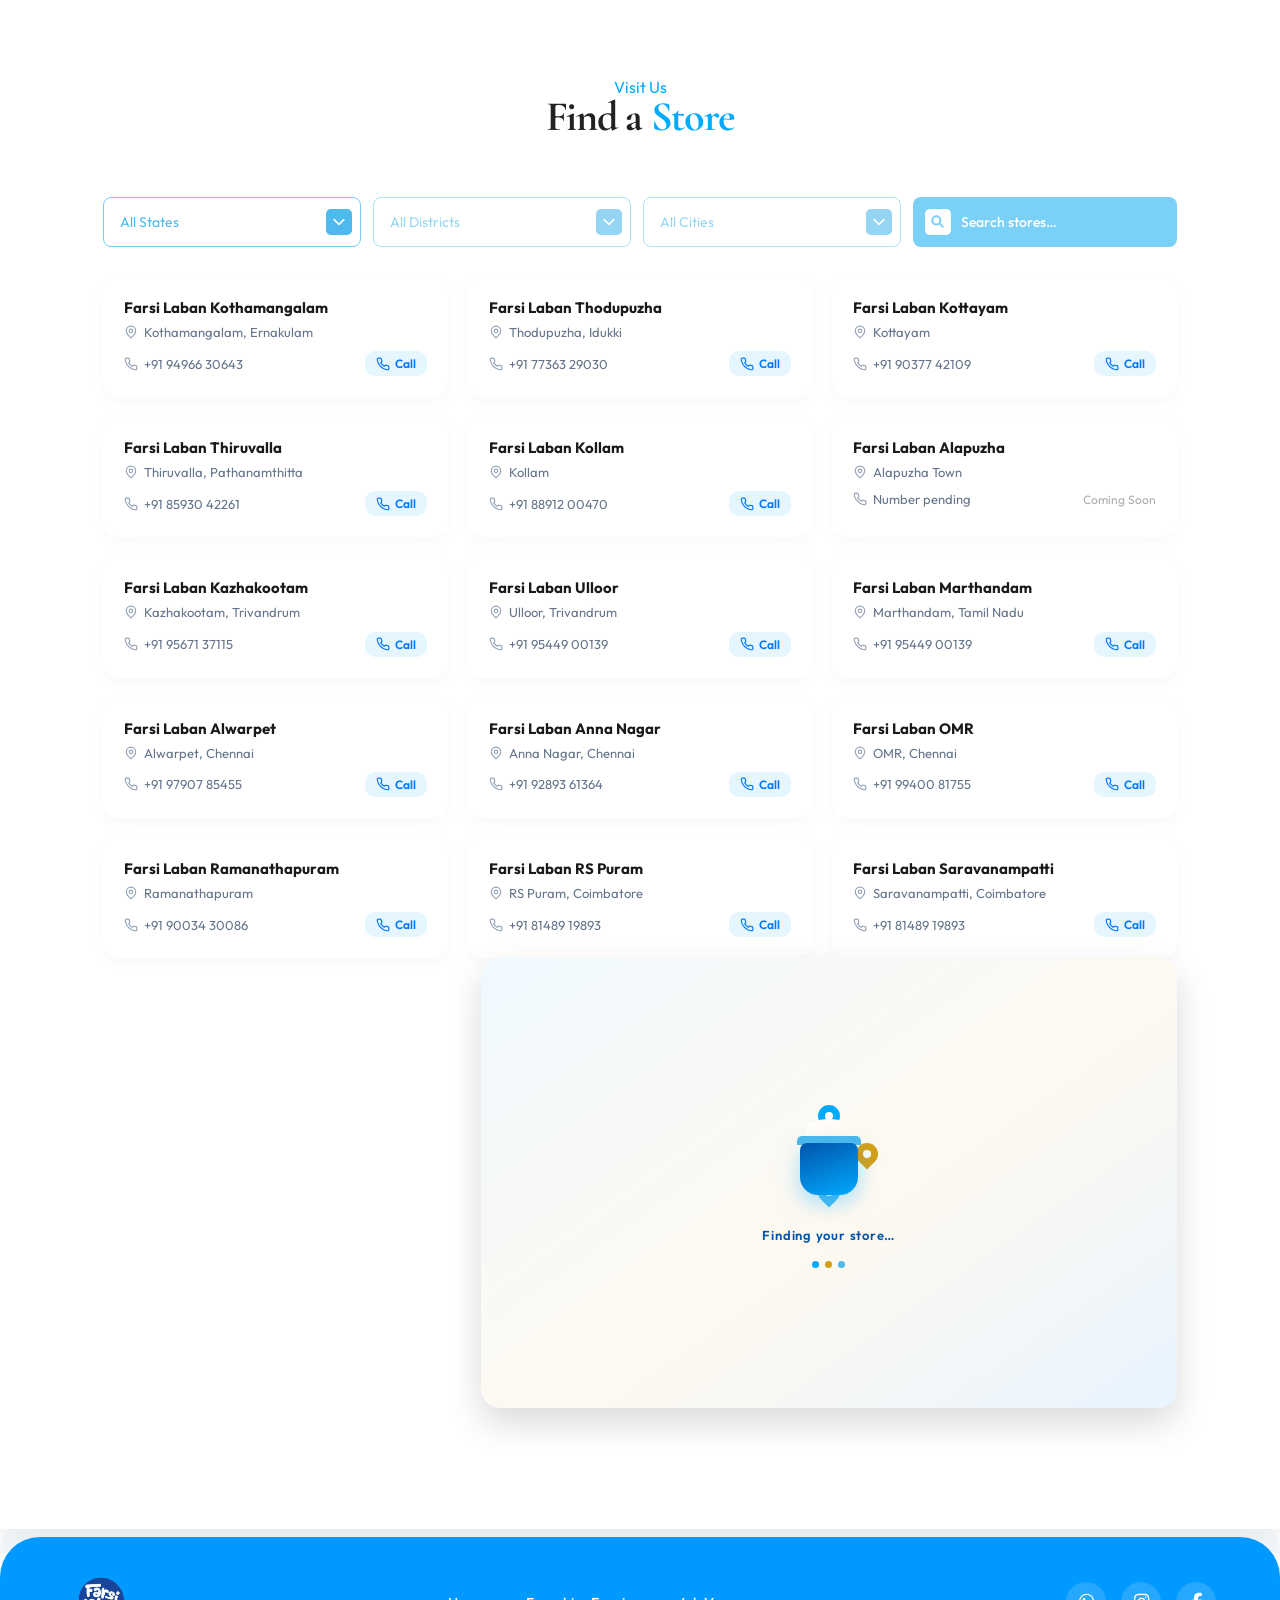
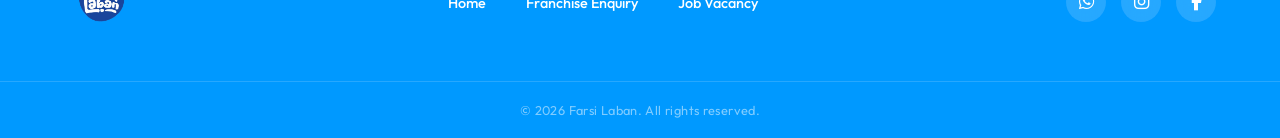
==== commit 28b121bf: "our story section mobile responsiveness done..." ====
--- a/index.html
+++ b/index.html
@@ -181,9 +181,9 @@
                             <p>At Farsi Laban, every bite is a journey through tradition and indulgence. Rooted in time-honored Egyptian recipes and crafted with the finest ingredients.</p>
                             <div class="story-footer"><p>Come <span>Taste</span> the <span>Magic!</span></p></div>
                             <div class="story-stats">
-                                <div class="stat-card"><h3>2020</h3><p>Founded</p></div>
+                                <div class="stat-card"><h3>2020</h3><p>Established</p></div>
                                 <div class="stat-card"><h3>100%</h3><p>Fresh Daily</p></div>
-                                <div class="stat-card"><h3>15+</h3><p>Varieties</p></div>
+                                <div class="stat-card"><h3>15+</h3><p>Signature Flavours</p></div>
                             </div>
                         </div>
                     </div>
--- a/css/main.css
+++ b/css/main.css
@@ -585,4 +585,65 @@
 
 @media (max-width: 480px) {
 
+}
+
+@media (max-width: 768px) {
+
+    .story {
+        padding: 60px 20px;
+    }
+
+    .story-content {
+        flex-direction: column;
+        gap: 40px;
+    }
+
+    .story-image {
+        justify-content: center;
+        width: 100%;
+    }
+
+    .story-image img {
+        max-width: 100%;
+        border-radius: 24px;
+    }
+
+    .story-text {
+        max-width: 100%;
+        text-align: center;
+        align-items: center;
+    }
+
+    .story-text p {
+        text-align: center;
+    }
+
+    .story-footer {
+        text-align: center;
+    }
+    .story-stats {
+        width: 100%;
+        justify-content: center;
+        flex-wrap: wrap;
+    }
+    .story-title {
+        font-size: 2rem;
+    }
+    .story-footer p {
+        font-size: 2rem;
+    }
+}
+@media (max-width: 480px) {
+
+    .story-title {
+        font-size: 1.7rem;
+    }
+
+    .story-footer p {
+        font-size: 1.6rem;
+    }
+
+    .stat-card {
+        min-width: 110px;
+    }
 }
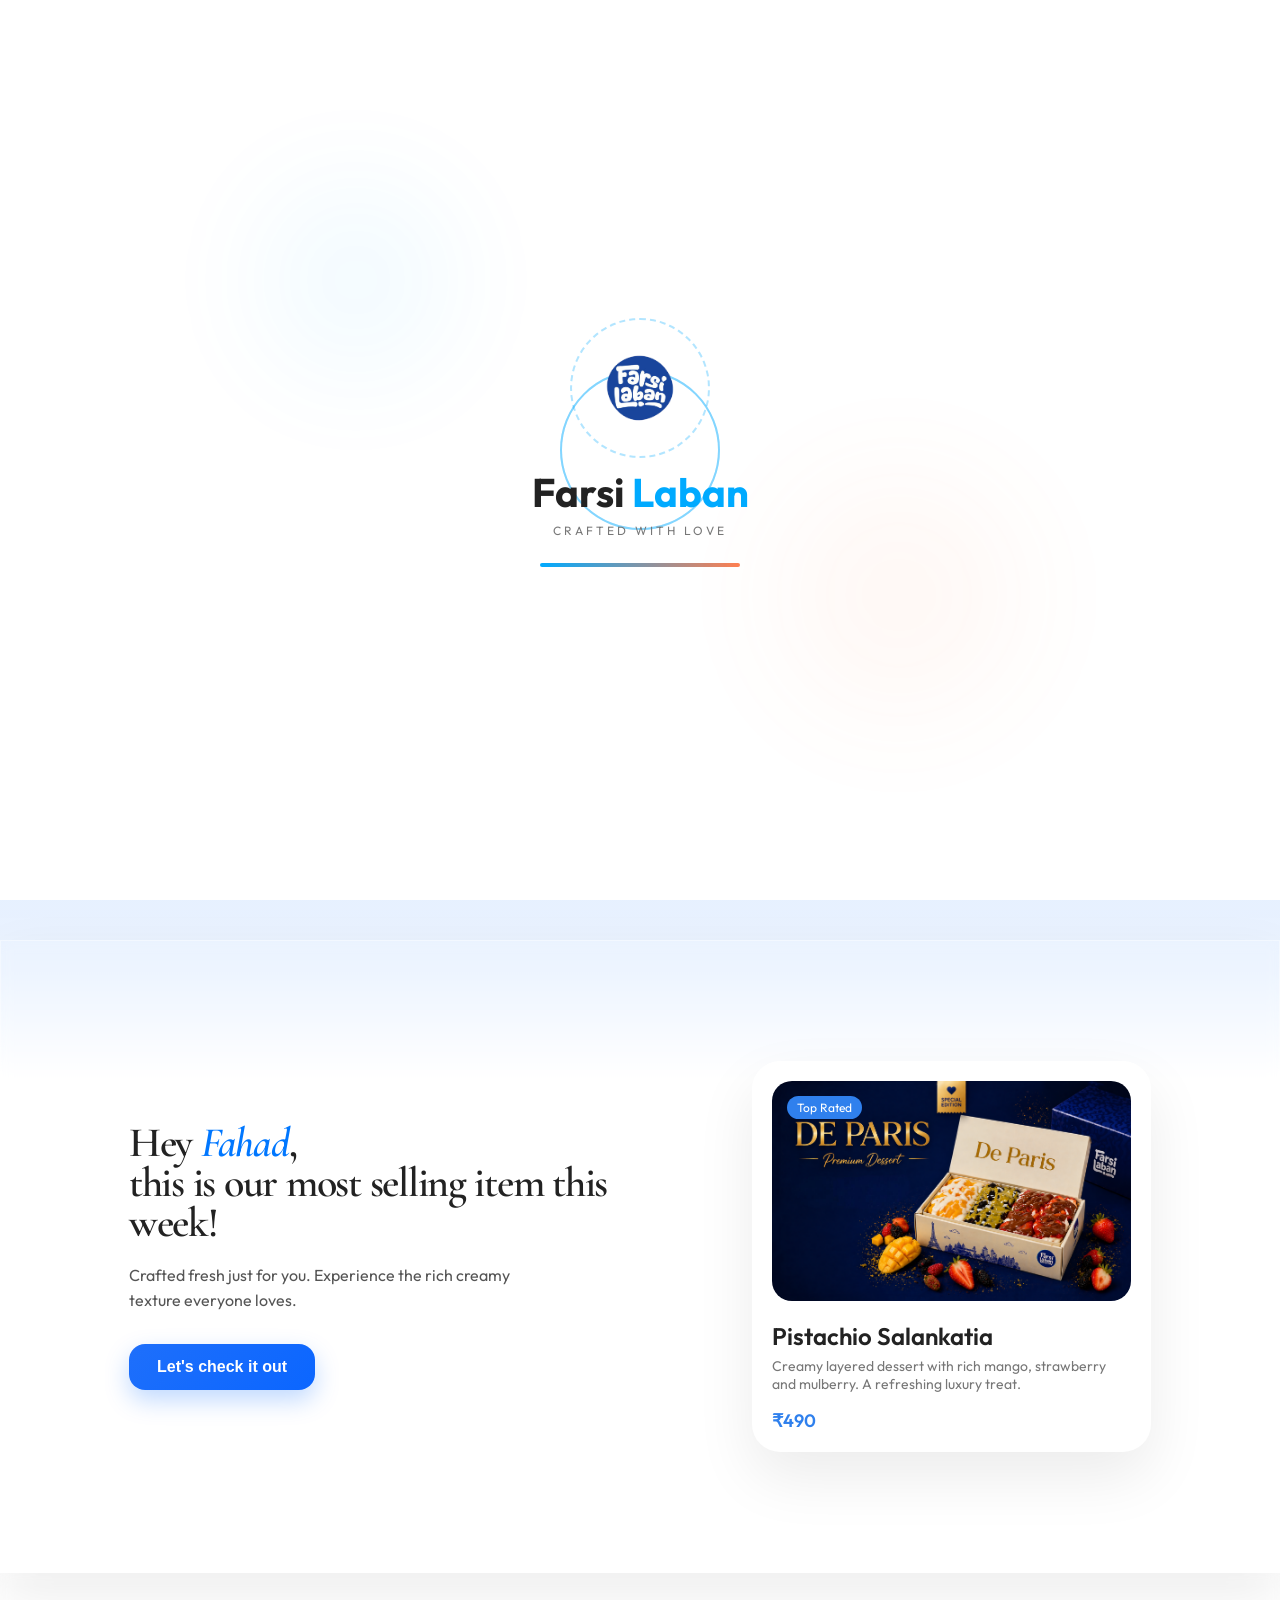
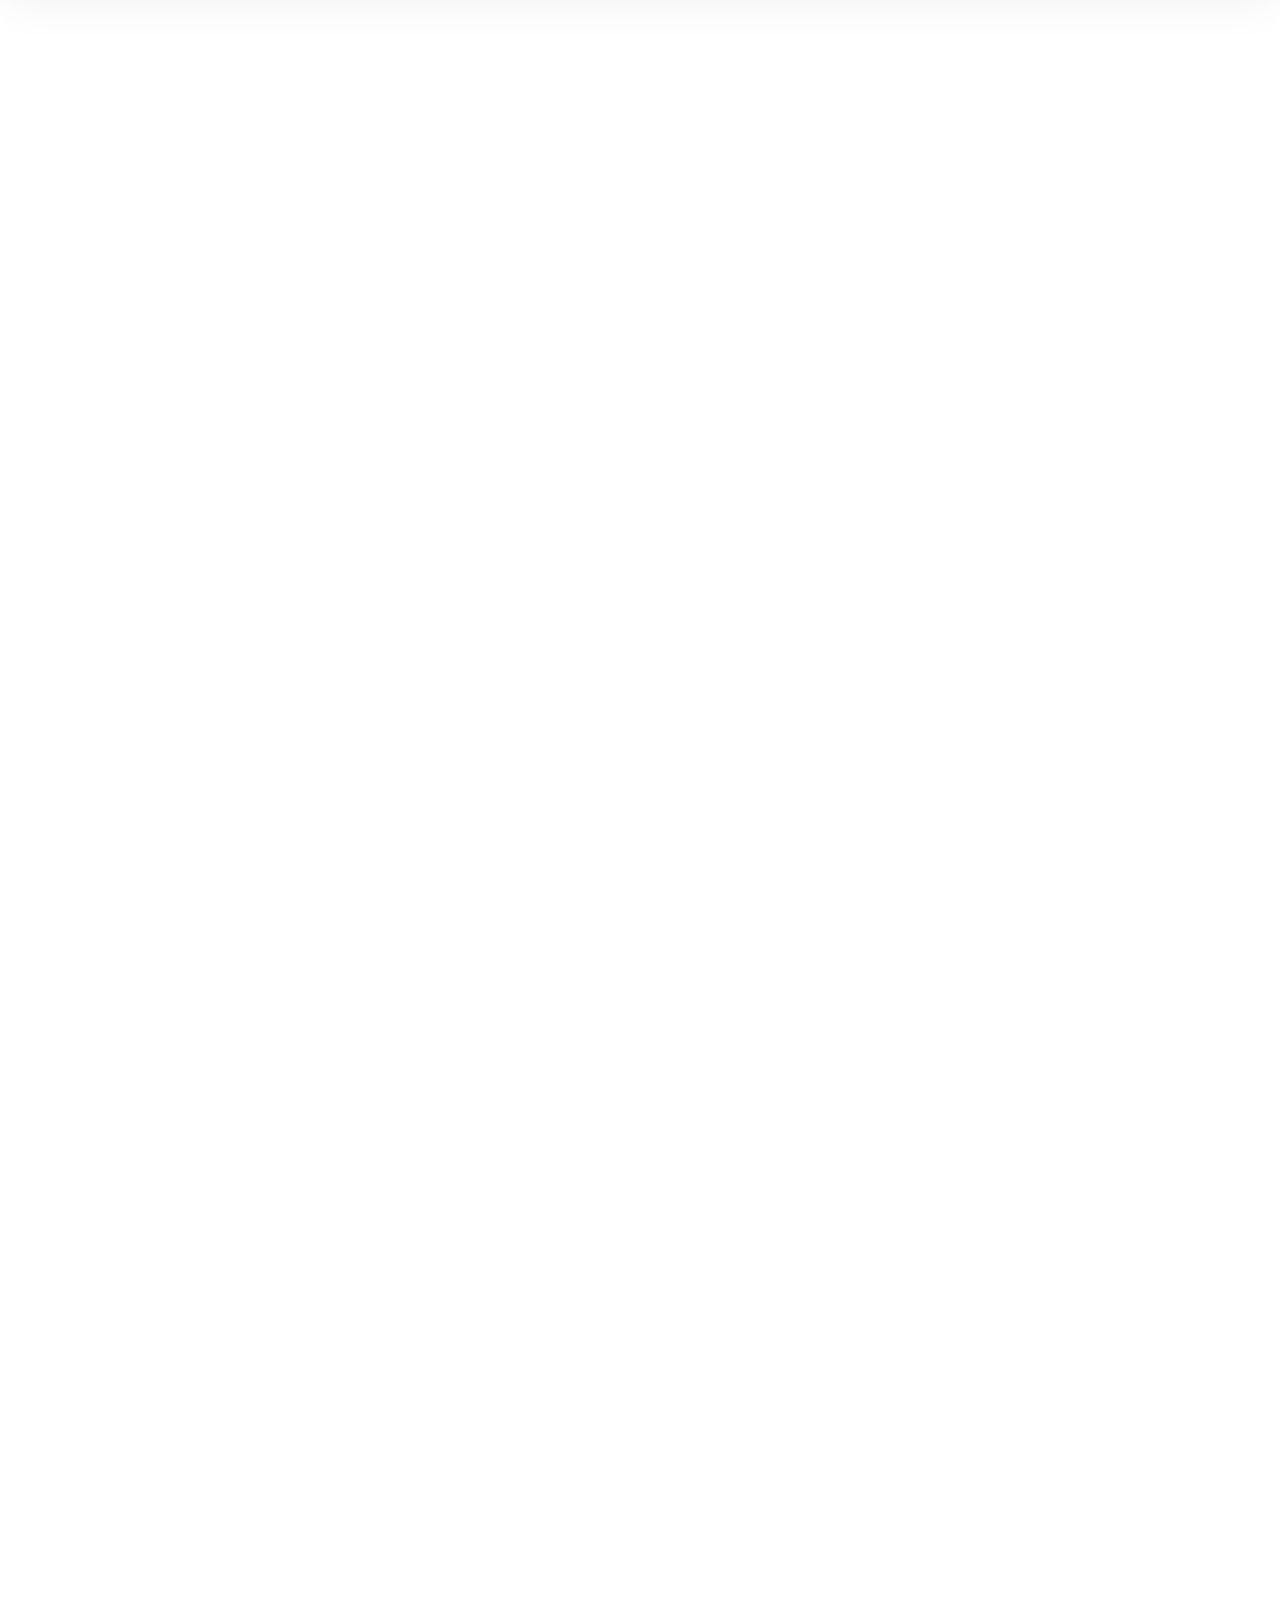
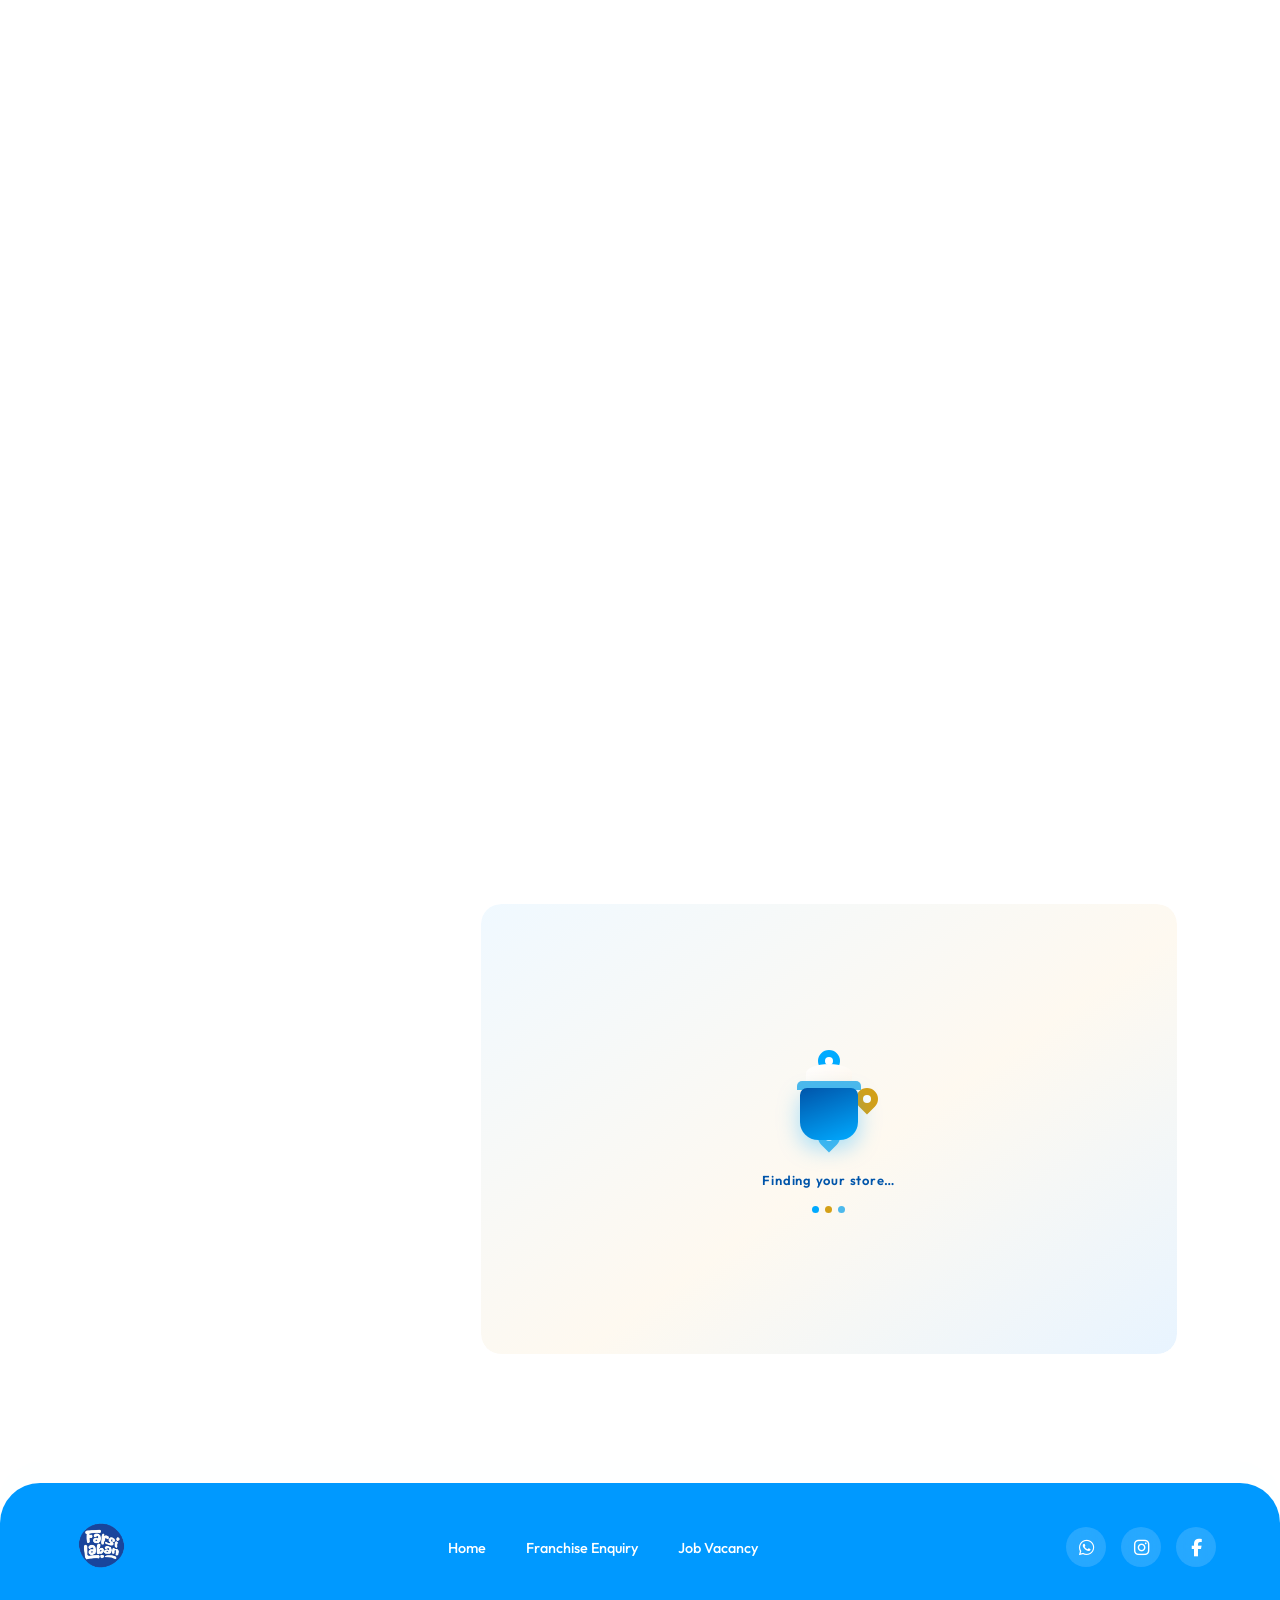
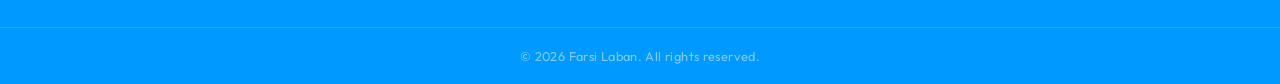
==== commit 183e29d3: "best seller and product section mobile responsiveness done..." ====
--- a/index.html
+++ b/index.html
@@ -160,7 +160,9 @@
                         </div>
                         <div class="bestseller-details">
                             <h3>Pistachio Salankatia</h3>
-                            <p class="bestseller-subtext">Creamy layered dessert with rich mango, strawberry and<br>mulberry Refreshing luxury treat</p>
+                            <p class="bestseller-subtext">
+                                Creamy layered dessert with rich mango, strawberry and mulberry. A refreshing luxury treat.
+                            </p>
                             <div class="bestseller-bottom">
                                 <p class="price">₹490</p>
                             </div>
@@ -221,9 +223,11 @@
                 <p>Discover the authentic taste of Egyptian laban crafted fresh every day.</p>
             </div>
             <div class="product-filters" id="product-filters"></div>
+            <p class="mobile-scroll-hint">← Swipe to explore →</p>
             <div class="product-grid" id="product-grid"></div>
             <div class="special-products">
                 <h2 class="special-title">Special <span>Creations</span></h2>
+                <p class="mobile-scroll-hint">← Swipe to explore →</p>
                 <div class="product-grid" id="special-grid"></div> 
             </div>
             </section>
--- a/css/main.css
+++ b/css/main.css
@@ -602,12 +602,16 @@
         justify-content: center;
         width: 100%;
     }
-
     .story-image img {
-        max-width: 100%;
-        border-radius: 24px;
-    }
-
+        width: 100%;
+        max-width: 520px;
+        border-radius: 32px;
+        box-shadow: 0 25px 50px rgba(0,0,0,.12);
+        transition: transform .4s ease;
+    }
+    .story-image img:hover {
+        transform: translateY(-5px);
+    }
     .story-text {
         max-width: 100%;
         text-align: center;
@@ -646,4 +650,134 @@
     .stat-card {
         min-width: 110px;
     }
+}
+
+@media (max-width: 768px) {
+
+    .bestseller {
+        padding: 70px 20px;
+    }
+
+    .bestseller-container {
+        flex-direction: column;
+        gap: 40px;
+        text-align: center;
+    }
+
+    .bestseller-text {
+        width: 100%;
+    }
+
+    .bestseller-text h2 {
+        font-size: 2.2rem;
+        line-height: 1.2;
+    }
+
+    .bestseller-desc {
+        max-width: 100%;
+        margin: 0 auto 25px;
+    }
+
+    .bestseller-card {
+        width: 100%;
+        max-width: 420px;
+    }
+}
+@media (max-width: 480px) {
+
+    .bestseller-text h2 {
+        font-size: 1.8rem;
+    }
+
+    .bestseller-details h3 {
+        font-size: 1.4rem;
+    }
+
+    .bestseller-image {
+        height: 200px;
+    }
+
+    .hero-btn {
+        width: 100%;
+        max-width: 240px;
+    }
+}
+.mobile-scroll-hint{
+    display:none;
+}
+
+@media (max-width:768px){
+
+    .mobile-scroll-hint{
+        display:block;
+        text-align:center;
+        color:#777;
+        font-size:.85rem;
+        margin-bottom:15px;
+    }
+
+}
+@media (max-width:768px){
+
+    .product-card{
+        min-width:260px;
+    }
+
+}
+@media (max-width:768px){
+
+    .products-header h2{
+        font-size:2rem;
+    }
+
+}
+@media (max-width:768px){
+
+    .products{
+        padding:70px 20px;
+    }
+
+}
+@media (max-width:768px){
+
+    #special-grid .product-card{
+
+        flex: 0 0 90%;
+        min-width: 90%;
+
+        flex-direction: column;
+
+        height: auto;
+
+        padding: 16px;
+    }
+
+    #special-grid .product-image{
+
+        width: 100%;
+        height: 220px;
+
+        flex: unset;
+    }
+
+    #special-grid .product-image img{
+
+        width: 100%;
+        height: 100%;
+
+        object-fit: cover;
+    }
+
+    #special-grid .product-info-column{
+
+        width: 100%;
+    }
+
+}
+@media (max-width:768px){
+
+    .special-title + .mobile-scroll-hint{
+        display:none;
+    }
+
 }
--- a/css/components.css
+++ b/css/components.css
@@ -409,16 +409,25 @@
     transform: scale(1.05);
 }
 
-.product-title {
-    font-size: 18px;
-    font-weight: 600;
-    margin-bottom: 5px;
+.product-title{
+    line-height:1.3;
+    display:-webkit-box;
+    -webkit-line-clamp:2;
+    line-clamp: 2;
+    -webkit-box-orient:vertical;
+    overflow:hidden;
 }
 
 .product-desc {
     font-size: 14px;
     opacity: 0.7;
-    margin-bottom: 14px;
+    line-height: 1.5;
+    display: -webkit-box;
+    -webkit-line-clamp: 2;
+    line-clamp: 2;
+    -webkit-box-orient: vertical;
+    overflow: hidden;
+    text-overflow: ellipsis;
 }
 
 .product-footer {
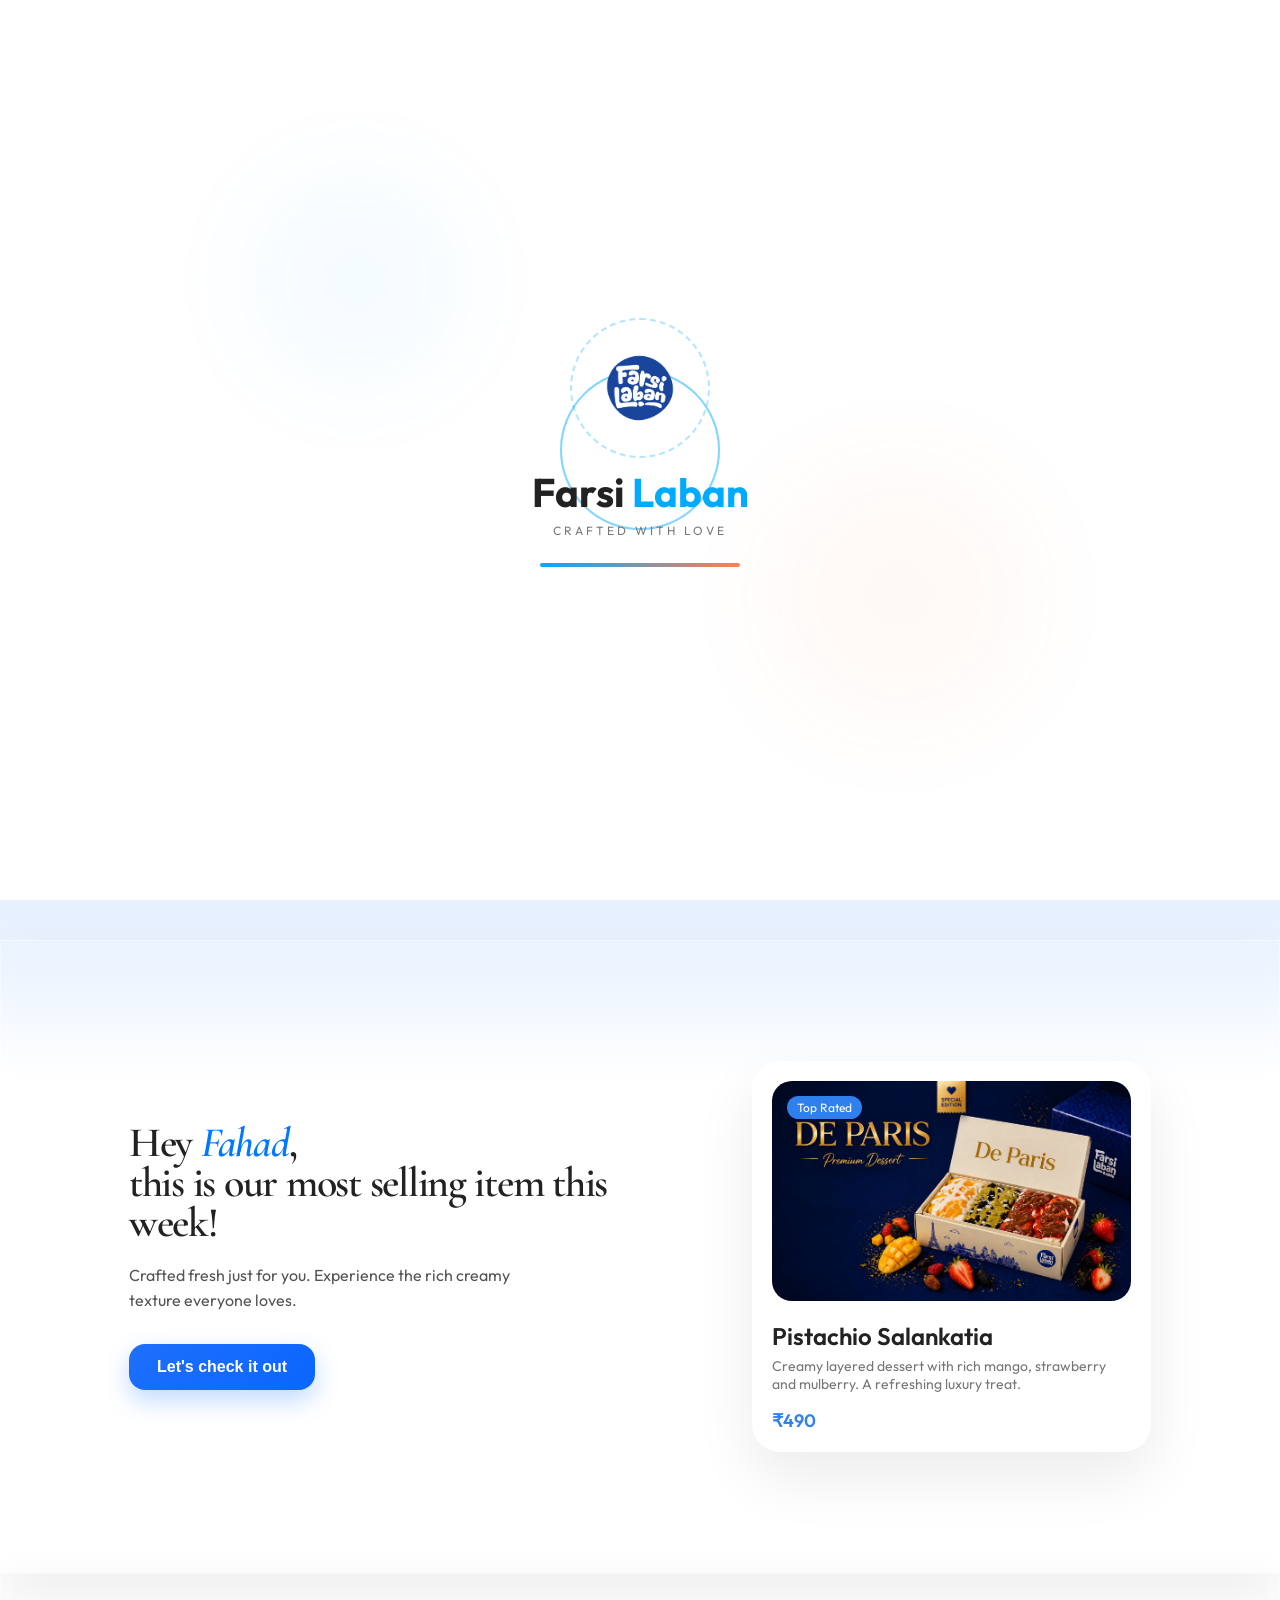
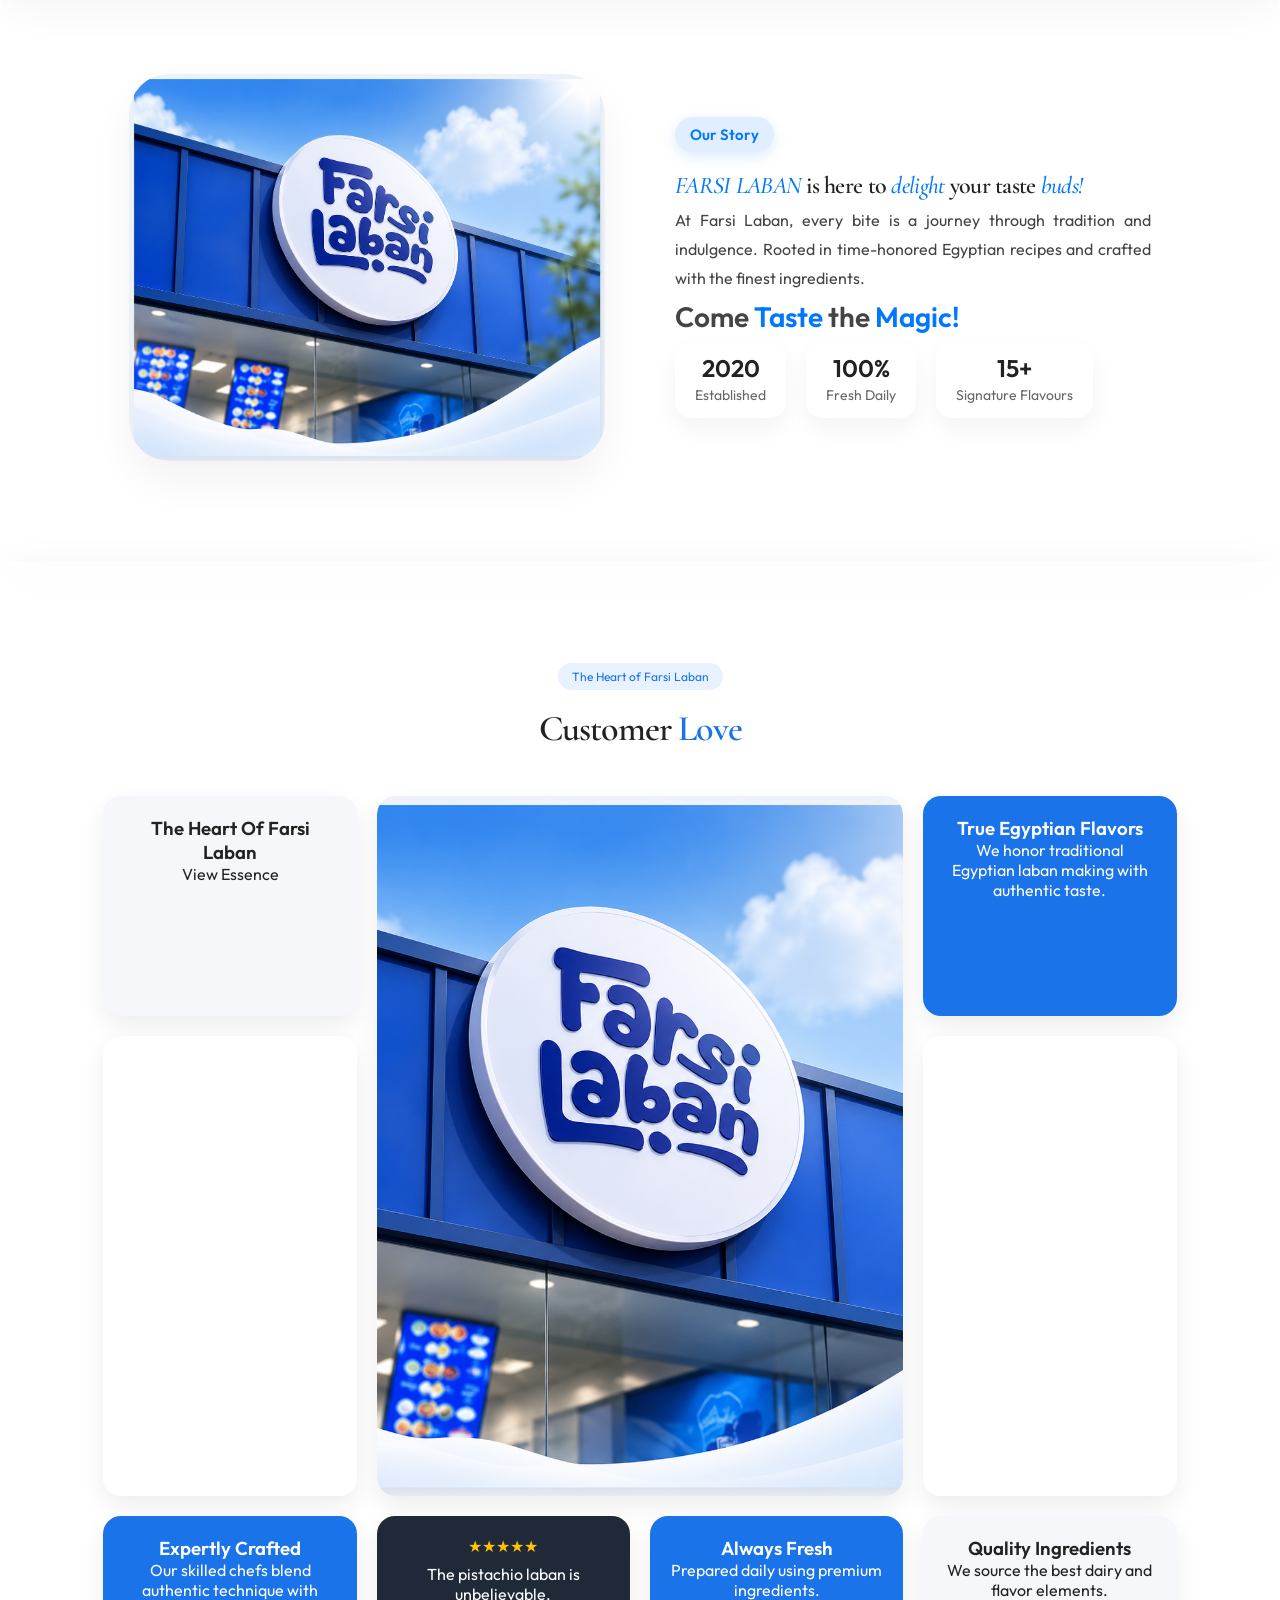
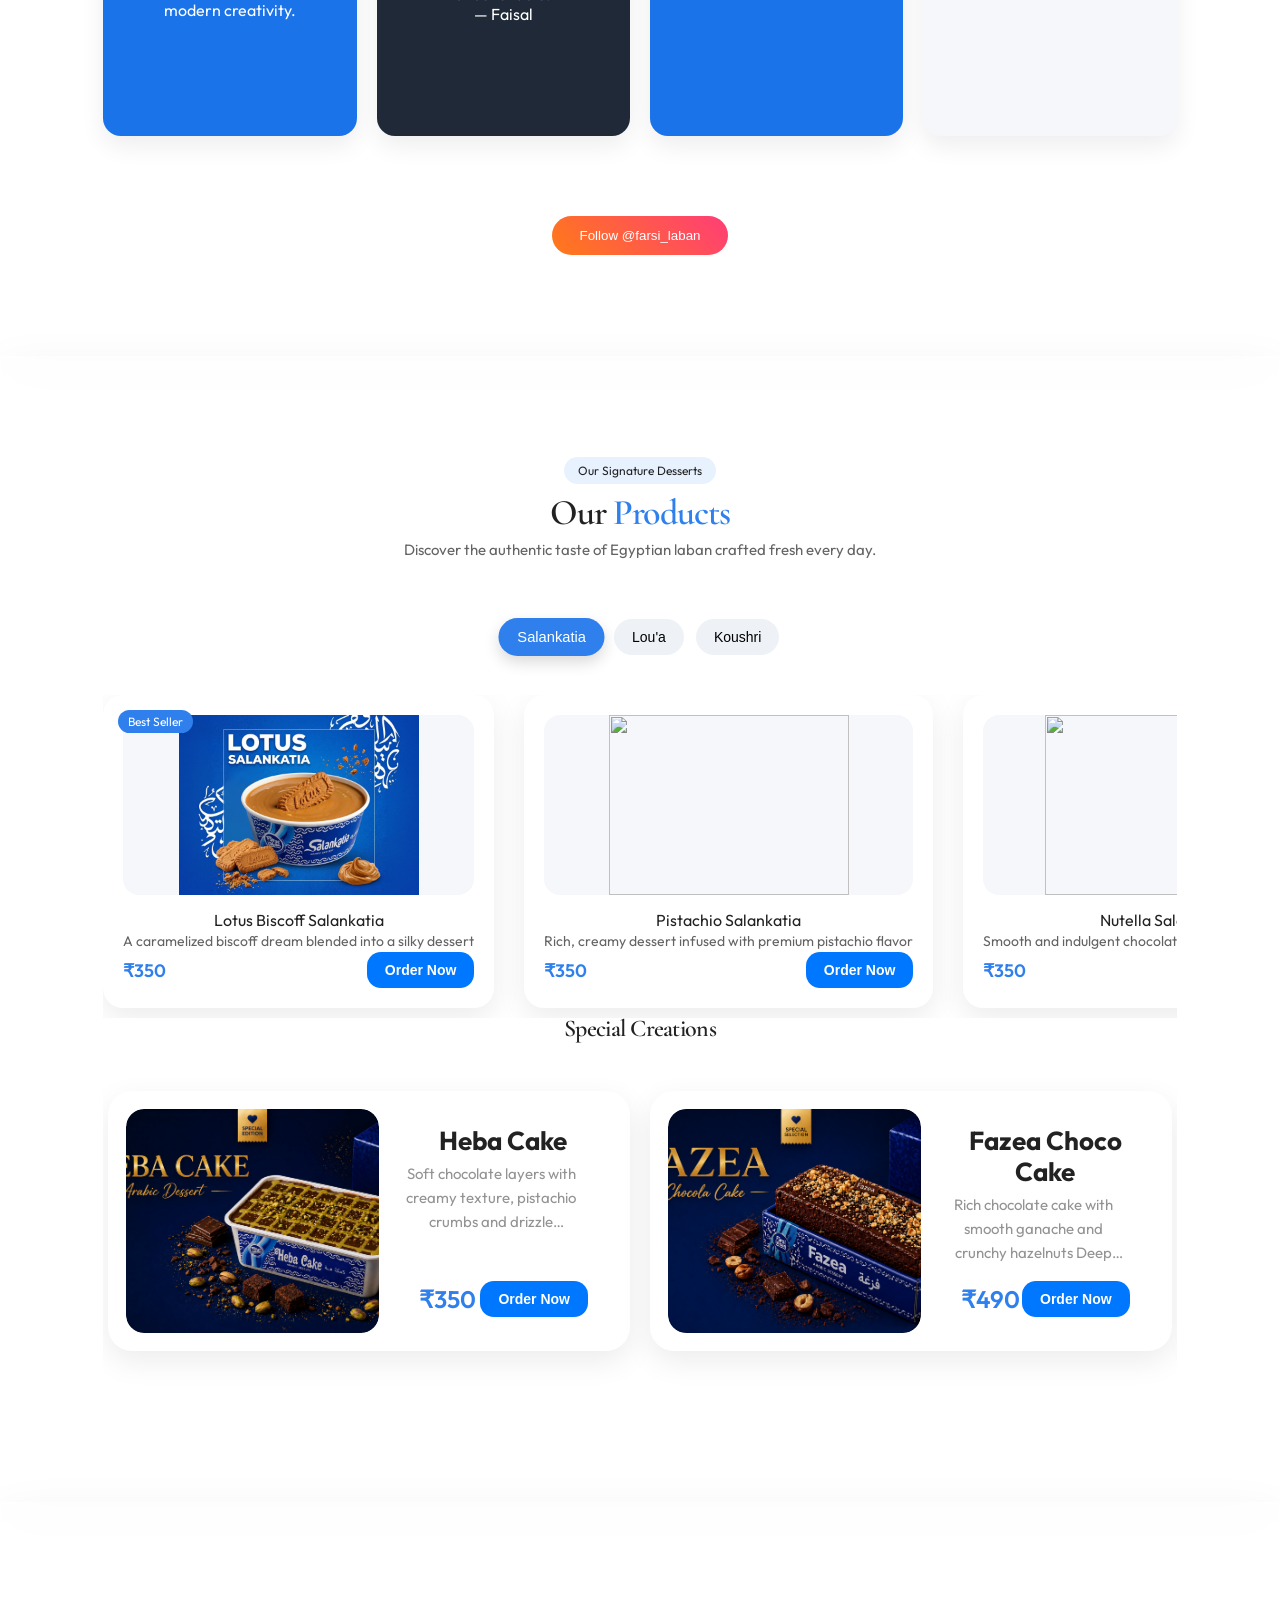
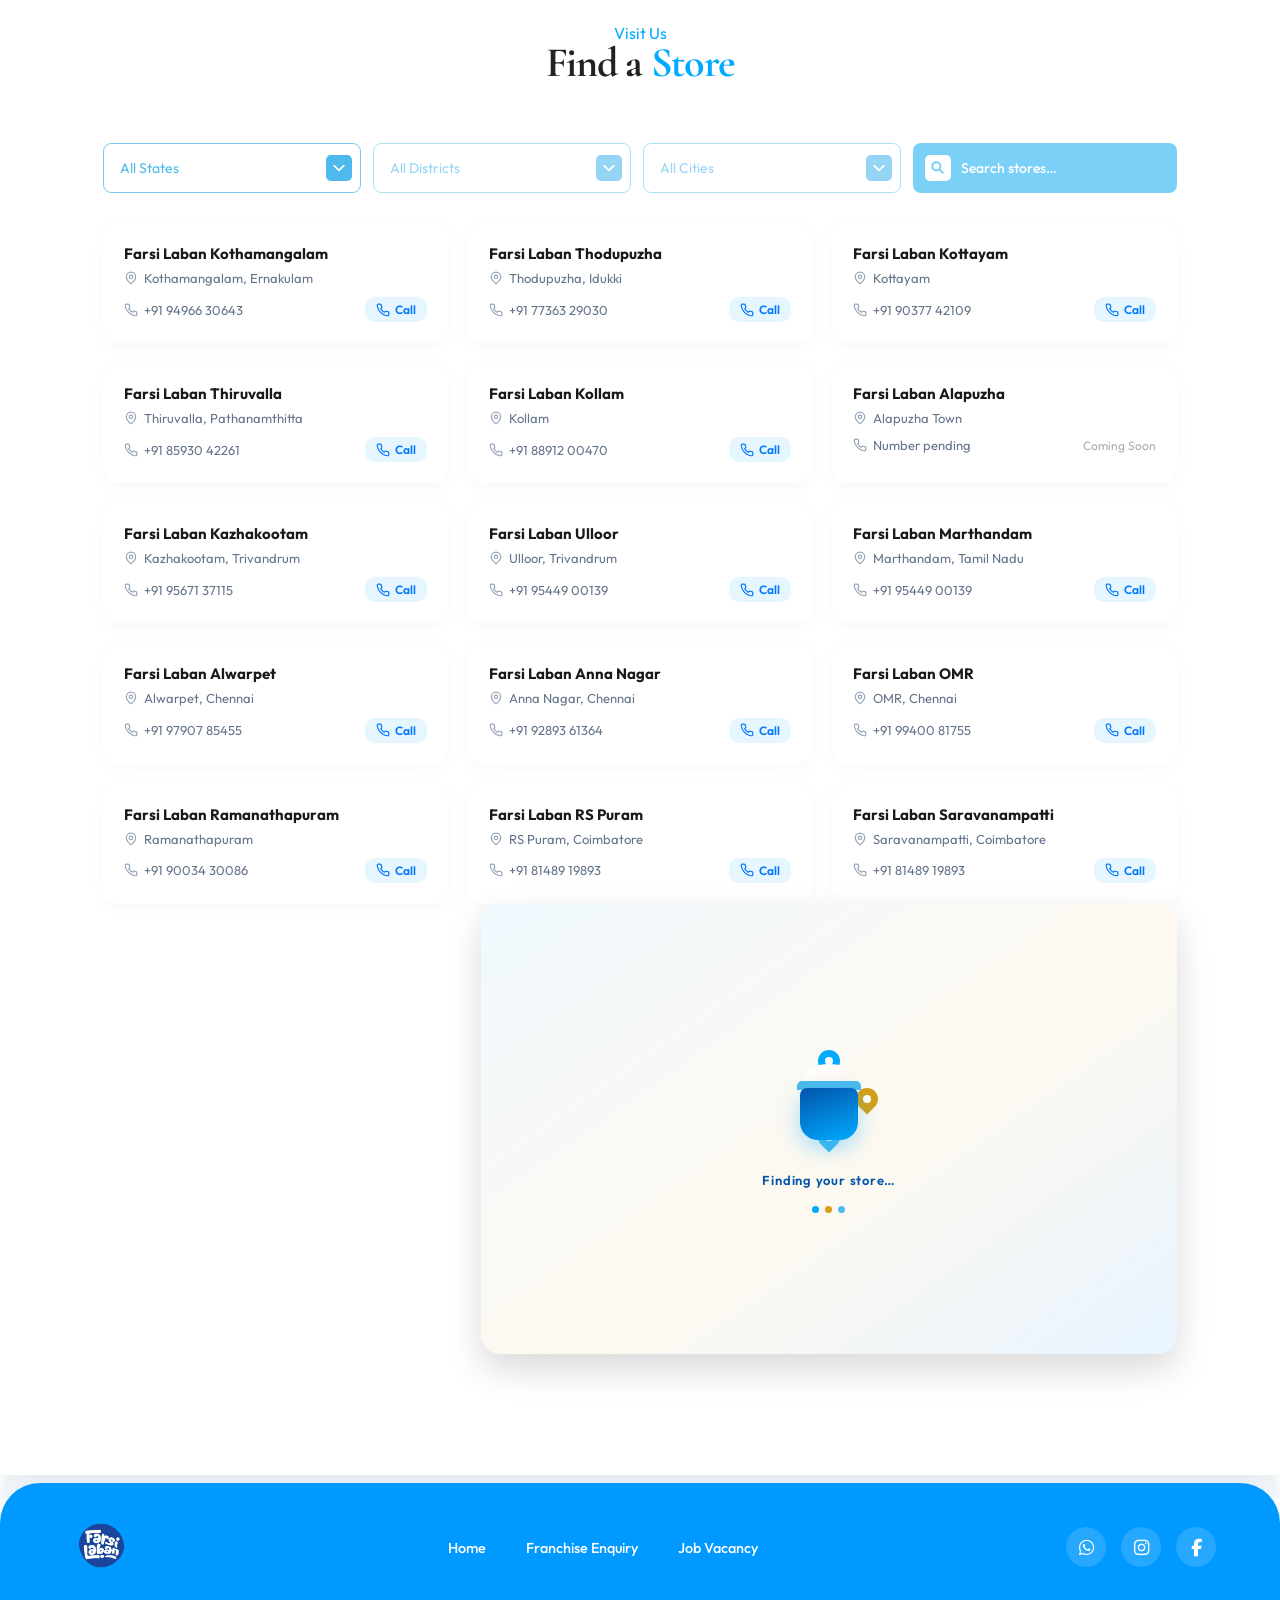
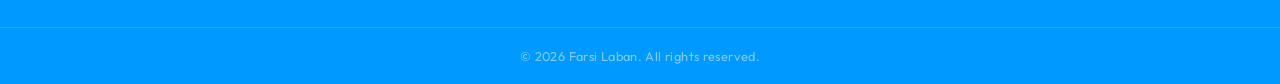
==== commit c9183940: "customer love mobile responsiveness 1" ====
--- a/index.html
+++ b/index.html
@@ -199,19 +199,19 @@
                     <h2>Customer <span>Love</span></h2>
                 </div>
                 <div class="customer-love-grid">
-                <div class="card small light"><h3>The Heart Of Farsi Laban</h3><p>View Essence</p></div>
-                <div class="card image large"><img src="assets/farsi-hero.png" alt="Farsi Laban Hero Image"></div>
-                <div class="card blue"><h3>True Egyptian Flavors</h3><p>We honor traditional Egyptian laban making with authentic taste.</p></div>
-                <div class="card reel-card"><video autoplay muted loop playsinline><source src="assets/reel-1.mp4" type="video/mp4"></video></div>
-                <div class="card reel-card"><video autoplay muted loop playsinline><source src="assets/reel-2.mp4" type="video/mp4"></video></div>
-                <div class="card blue"><h3>Expertly Crafted</h3><p>Our skilled chefs blend authentic technique with modern creativity.</p></div>
-                <div class="card dark review">
+                <div class="card small light card-a"><h3>The Heart Of Farsi Laban</h3><p>View Essence</p></div>
+                <div class="card image large card-b"><img src="assets/farsi-hero.png" alt="Farsi Laban Hero Image"></div>
+                <div class="card blue card-c"><h3>True Egyptian Flavors</h3><p>We honor traditional Egyptian laban making with authentic taste.</p></div>
+                <div class="card reel-card card-d"><video autoplay muted loop playsinline><source src="assets/reel-1.mp4" type="video/mp4"></video></div>
+                <div class="card reel-card card-e"><video autoplay muted loop playsinline><source src="assets/reel-2.mp4" type="video/mp4"></video></div>
+                <div class="card blue card-f"><h3>Expertly Crafted</h3><p>Our skilled chefs blend authentic technique with modern creativity.</p></div>
+                <div class="card dark review card-g">
                     <div class="stars">★★★★★</div>
                     <p>The pistachio laban is unbelievable.</p>
                     <span>— Faisal</span>
                 </div>
-                <div class="card blue"><h3>Always Fresh</h3><p>Prepared daily using premium ingredients.</p></div>
-                <div class="card light"><h3>Quality Ingredients</h3><p>We source the best dairy and flavor elements.</p></div>
+                <div class="card blue card-h"><h3>Always Fresh</h3><p>Prepared daily using premium ingredients.</p></div>
+                <div class="card light card-i"><h3>Quality Ingredients</h3><p>We source the best dairy and flavor elements.</p></div>
                 </div>
                 <button class="instagram-btn" onclick="window.open('https://www.instagram.com/farsi_laban/', '_blank')">Follow @farsi_laban</button>
             </section>
--- a/css/main.css
+++ b/css/main.css
@@ -6,6 +6,11 @@
     margin: 0;
     padding: 0;
     box-sizing: border-box;
+}
+
+html,
+body{
+ overflow-x:hidden;
 }
 
 body {
@@ -739,45 +744,266 @@
 
 }
 @media (max-width:768px){
-
     #special-grid .product-card{
-
         flex: 0 0 90%;
         min-width: 90%;
-
         flex-direction: column;
-
         height: auto;
-
         padding: 16px;
     }
-
     #special-grid .product-image{
-
         width: 100%;
         height: 220px;
-
         flex: unset;
     }
-
     #special-grid .product-image img{
-
         width: 100%;
         height: 100%;
-
         object-fit: cover;
     }
-
     #special-grid .product-info-column{
-
-        width: 100%;
-    }
-
+        width: 100%;
+    }
 }
 @media (max-width:768px){
-
     .special-title + .mobile-scroll-hint{
         display:none;
     }
-
+}
+/* =========================================
+   CUSTOMER LOVE - MOBILE
+========================================= */
+
+@media (max-width: 768px) {
+
+    .customer-love {
+        padding: 70px 20px;
+    }
+
+    .customer-love-header {
+        margin-bottom: 24px;
+    }
+
+    .customer-love-header h2 {
+        font-size: 2rem;
+    }
+
+    .customer-love-grid {
+
+        margin-top: 30px;
+
+        display: grid;
+
+        grid-template-columns: repeat(2, 1fr);
+
+        grid-auto-rows: minmax(40px, auto);
+
+        gap: 12px;
+    }
+
+    /* Hide second reel */
+
+    .card-e {
+        display: none;
+    }
+
+    /* Reset desktop spans */
+
+    .card.large,
+    .reel-card {
+
+        grid-column: auto;
+        grid-row: auto;
+
+        min-width: 0;
+    }
+
+    /* ======================
+       MAIN IMAGE (B)
+    ====================== */
+
+    .card-b {
+        grid-column: 1 / -1 !important;
+        order: -1;
+        grid-column: span 2;
+        grid-row: span 2;
+        padding: 0;
+        overflow: hidden;
+    }
+
+    .card-b img {
+
+        width: 100%;
+        height: 100%;
+
+        object-fit: cover;
+
+        display: block;
+    }
+
+    /* ======================
+       INFO CARDS (A & C)
+    ====================== */
+
+    .card-a,
+    .card-c {
+
+        grid-column: span 2;
+        grid-row: span 2;
+
+        min-height: 140px;
+        display: flex;
+        justify-content: center;
+        align-items: center;
+
+        padding: 18px;
+    }
+    .card-a{
+        grid-column: 1;
+        grid-row: 4;
+    }
+    .card-c{
+        grid-column: 2;
+        grid-row: 4;
+    }
+
+    /* ======================
+       REEL CARD (D)
+    ====================== */
+
+    .card-d {
+        grid-column: span 2;
+        grid-row: span 2;
+        padding: 0;
+        overflow: hidden;
+        min-height: 240px;
+    }
+    .card-d{
+        grid-column: 1 / -1;
+        grid-row: 3;
+    }
+
+    .card-d video {
+
+        width: 100%;
+        height: 100%;
+
+        object-fit: cover;
+
+        display: block;
+    }
+
+    /* ======================
+       BOTTOM BENTO
+    ====================== */
+
+    .card-f,
+    .card-h,
+    .card-g,
+    .card-i {
+
+        grid-column: span 1;
+        grid-row: span 1;
+
+        min-height: 130px;
+
+        padding: 18px;
+    }
+
+    /* ======================
+       TYPOGRAPHY
+    ====================== */
+
+    .card h3 {
+
+        font-size: 0.95rem;
+
+        line-height: 1.3;
+
+        margin-bottom: 8px;
+    }
+
+    .card p {
+
+        font-size: 0.78rem;
+
+        line-height: 1.5;
+
+        margin: 0;
+    }
+
+    .review .stars {
+
+        font-size: 1rem;
+
+        margin-bottom: 8px;
+    }
+
+    .review span {
+
+        font-size: 0.75rem;
+    }
+
+    /* ======================
+       CTA BUTTON
+    ====================== */
+
+    .instagram-btn {
+
+        margin-top: 24px;
+
+        width: 100%;
+
+        max-width: 260px;
+    }
+}
+
+/* =========================================
+   EXTRA SMALL DEVICES
+========================================= */
+
+@media (max-width: 480px) {
+
+    .customer-love {
+        padding: 60px 16px;
+    }
+
+    .customer-love-grid {
+
+        gap: 10px;
+
+        grid-auto-rows: minmax(100px, auto);
+    }
+
+    .card-b {
+
+        grid-row: span 2;
+    }
+
+    .card-d {
+
+        min-height: 220px;
+    }
+
+    .card-a,
+    .card-c,
+    .card-f,
+    .card-h,
+    .card-g,
+    .card-i {
+
+        min-height: 110px;
+
+        padding: 14px;
+    }
+
+    .card h3 {
+
+        font-size: 0.85rem;
+    }
+
+    .card p {
+
+        font-size: 0.72rem;
+    }
 }
--- a/css/components.css
+++ b/css/components.css
@@ -231,7 +231,7 @@
     margin-top: 50px;
     display: grid;
     grid-template-columns: repeat(4, 1fr);
-    grid-auto-rows: 220px;
+    grid-auto-rows: minmax(220px, auto);
     gap: 20px;
 }
 
